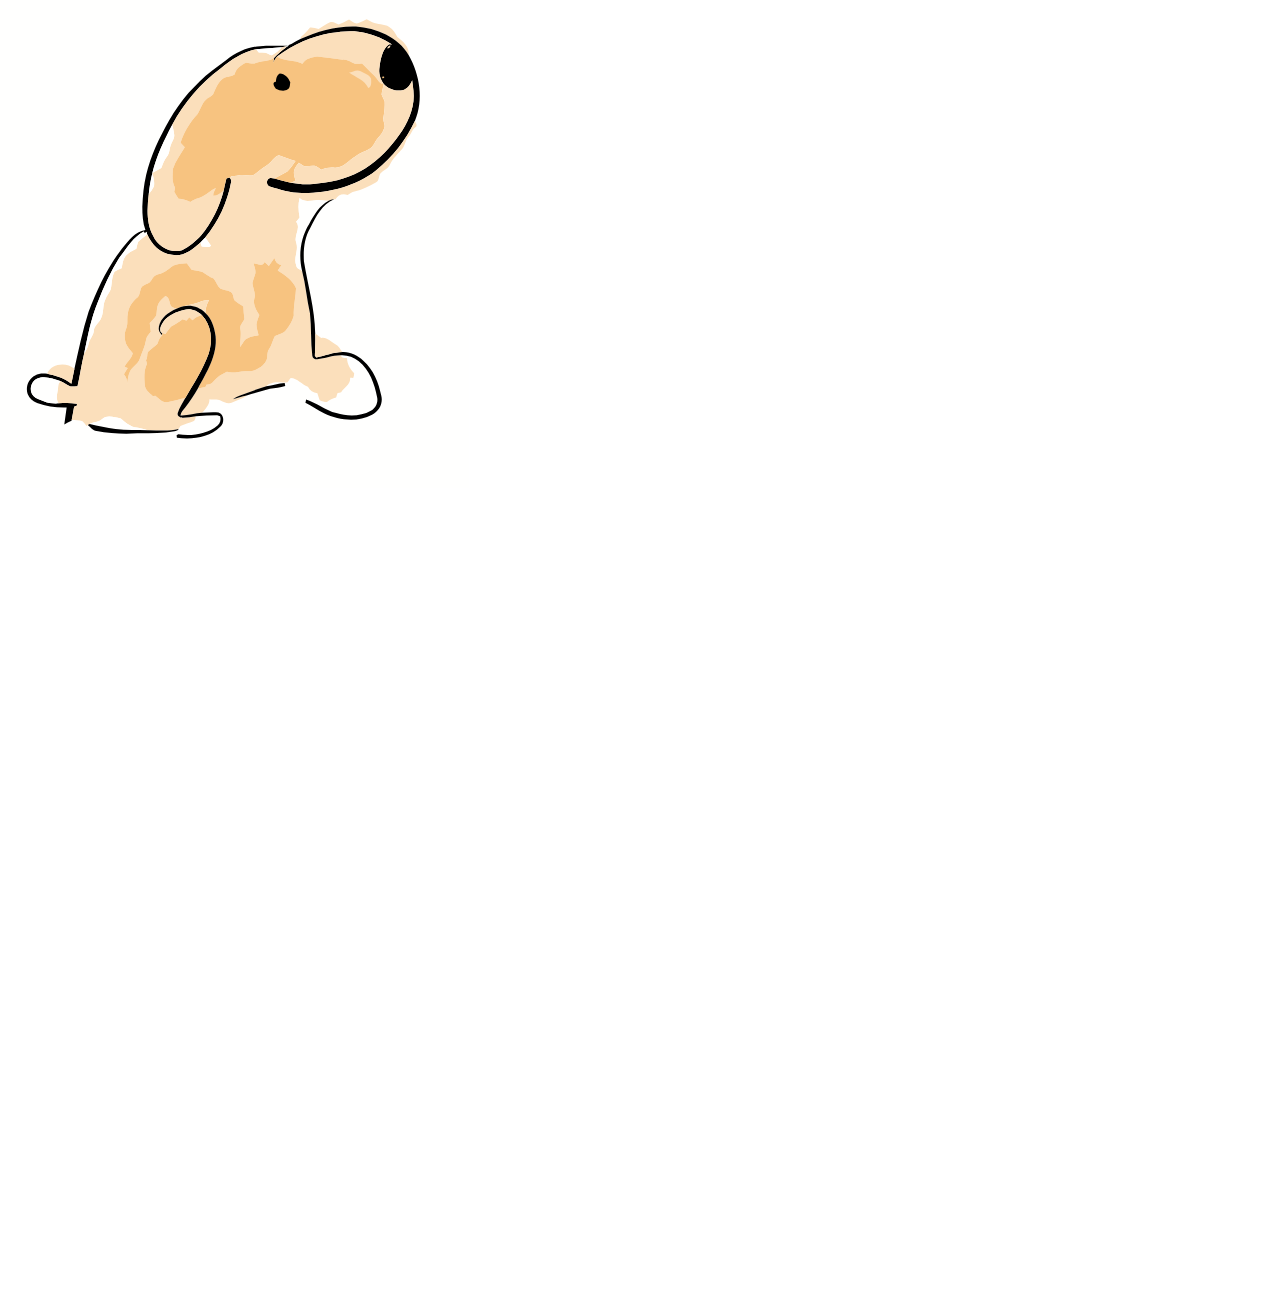
==== cartoonist/index.html @ 2532535d "cleaned up" ====
<!DOCTYPE html>
<html lang="en">
<head>
  <meta charset="UTF-8">
  <title>Cartoonist</title>
  <style> 
    body {
      padding: 0; 
      margin: 0;
      background: #FFF;
    } 
  </style>
  <script language="javascript" type="text/javascript" src="libraries/Snap.svg-0.4.1/dist/snap.svg-min.js"></script>
</head>
<body>
  <?xml version="1.0" encoding="UTF-8" ?>
  <!DOCTYPE svg PUBLIC "-//W3C//DTD SVG 1.1//EN" "http://www.w3.org/Graphics/SVG/1.1/DTD/svg11.dtd">
  <?xml version="1.0" encoding="UTF-8" ?>
  <div class="svg-container">
    <svg id="dog" width="352pt" height="488" viewBox="0 0 352 366" xmlns="http://www.w3.org/2000/svg"><path id="p1" fill="#fffffe" d="M0 0h352v366H0V0z"/><path fill="#fbdfbb" d="M253.97 18.39c2.63-1.23 5.23-2.52 7.8-3.86 2.3 1.05 4.39 4 7.16 2.78 2.12-.77 4.06-1.93 6.06-2.96 1.39.8 2.76 1.66 4.21 2.36 4.04 1.88 8.91.98 12.7 3.52 3.04 1.56 4.61 4.69 6.14 7.58 4.25 3.27 9.21 7.67 8.52 13.61-7.94-13.9-24.32-20.18-39.55-21.51-14.43-.52-28.69 3.41-41.72 9.4.08-1.93 1.88-2.78 3.09-3.96 1.52-1.45 2.75-3.17 4.14-4.75 2.21-.15 4.35.48 6.44 1.15 2.8-1.76 5.48-3.77 8.54-5.05 2.33-.92 4.43.82 6.47 1.69z"/><path id="face" d="M225.29 29.31c13.03-5.99 27.29-9.92 41.72-9.4 15.23 1.33 31.61 7.61 39.55 21.51 8.32 14.76 11.38 33.43 4.61 49.39-6.72 14.3-16.74 27.22-29.19 37-15.16 11.99-34.91 16.71-53.93 16.95-8.87.45-17.41-2.31-25.79-4.82-2.25-.78-2.7-4.16-1.02-5.66 1.11-1.38 3.09-.75 4.56-.48 4.05 1.22 8.12 2.37 12.26 3.25 5.55.97 11.24 1.47 16.87.88 12.03-1.04 24.28-3.33 34.94-9.28 10.81-5.92 19.97-14.56 27.31-24.4 6.41-8.21 11.64-17.78 12.89-28.26.69-5.31-.3-10.6-.96-15.85-1.26 3.35-3.6 6.55-7.23 7.49-5.07 1-10.59-.85-14.08-4.67-2.71-3.67-3.96-8.38-3.13-12.89.88-5.99 2.02-12.92 7.16-16.8l2.26.15c-6.13-3.99-12.87-7.08-20.04-8.63-8.47-2.28-17.35-1.26-25.89.03-14.6 2.48-28.42 8.86-40.28 17.64-1.37 1.31-2.11 3.06-2.92 4.72.18-1.25.35-2.49.52-3.74 2.63-2.75 5.4-5.37 8.55-7.52.9-.7 2.17-1.06 2.63-2.22 3.11-.88 5.61-3.22 8.63-4.39z"/><path id="nose" fill="#fbdfbb" d="M207.88 42.46c11.86-8.78 25.68-15.16 40.28-17.64 8.54-1.29 17.42-2.31 25.89-.03 7.17 1.55 13.91 4.64 20.04 8.63l-2.26-.15c-5.14 3.88-6.28 10.81-7.16 16.8-.83 4.51.42 9.22 3.13 12.89-3.73-.18-4.72-4.31-7.19-6.39-3.21-2.81-5.97-6.07-9.05-9.01-1.76.13-3.53.33-5.29.21-3.11-.92-5.79-3.27-9.19-3.04-6.37-.91-12.77-1.48-19.14-2.32-4.07.68-8.83 1.47-11.1 5.37-5.98-2.91-13.46-1.29-18.96-5.32z"/><path id="earandtail" d="M195.12 34.64c6.9-.62 13.87-.14 20.79-.33l-1.19.32c-1.09.26-2.18.5-3.28.72-6.42.74-12.92.57-19.31 1.65-10.15 1.9-18.82 8.08-26.67 14.46-15.14 11.01-27.41 25.73-36.27 42.16-6.06 11.57-11.78 23.46-14.92 36.19-.02.07-.05.22-.07.29-1.31 5.12-2.06 10.35-2.63 15.6-1.24 10.48-1.91 21.74 3.37 31.31 3.52 7.98 13 13.34 21.56 10.59 5.54-2.38 10.09-6.62 14.24-10.9 7.91-9.89 13.91-21.41 16.98-33.73.73-3.04 1.27-6.12 2.09-9.15.76-.25 1.53-.51 2.29-.78 1.18 1.06 1.57 2.34 1.18 3.85-2.83 15.08-9.54 29.44-19.35 41.24-1.16 1.26-2.37 2.47-3.59 3.67-5.77 5.3-12.96 11.03-21.37 9.27-8.69-.8-15.3-7.77-18.59-15.42-.12-.48-.37-1.44-.49-1.92l-1.31 1.35c-.2-.38-.6-1.12-.8-1.5-8.19 4.38-12.82 12.79-18.41 19.83-6.44 10.44-11.64 21.66-15.97 33.13-5.17 12.32-7.51 25.56-10.28 38.57-2.05 8.09-3.03 16.42-4.99 24.54-1.74.14-3.48.35-5.23.29-2.68-1.18-5.05-2.97-7.74-4.16-5.44-1.59-11.54-4.36-17.12-1.85-4.9 1.96-6.64 9.25-2.94 13.09 1.86 2.14 4.84 2.57 7.28 3.75 3.58 1.74 7.62 1.85 11.52 1.74 4.57-.26 9.15-.41 13.71.23l.2 1.45c-.55.23-1.66.7-2.22.93-.6 3.29-1.13 6.6-1.82 9.87l-.14.63c-1.92.71-3.67 1.76-5.41 2.83.42-4.32 1.34-8.58 1.77-12.91-7.49.21-15.13-.66-22.17-3.31-3.17-1.14-5.86-3.6-7.07-6.76-1.79-5.14.57-11.6 5.6-13.93 2.72-1.54 5.99-1.48 9-1.18 6.4 1.38 12.94 3.35 18.17 7.44.8-3.73 1.52-7.47 2.31-11.2 3.16-14.26 6.11-28.61 10.56-42.54 6.34-16.79 14.07-33.26 25.01-47.57 5.03-5.48 9.67-12.8 17.66-13.92-2-5.62-2.31-11.65-2.32-17.55.39-8.04.99-16.12 2.91-23.96 3.45-14.57 10.01-28.18 17.38-41.14 4.32-7.13 8.89-14.18 14.46-20.41 5.67-5.68 10.92-11.86 17.5-16.53 3.72-2.64 7.31-5.46 11.02-8.11 7.13-5.71 15.91-9.72 25.11-10.23z"/><path id="ear" fill="#fbdfbb" d="M290.48 36.41c.17-1.45.98-2.24 2.43-2.37-.23 1.41-1.03 2.2-2.43 2.37zM211.44 35.35c1.1-.22 2.19-.46 3.28-.72l-.69 1.29c-3.15 2.15-5.92 4.77-8.55 7.52-4.11 2.67-9.14 2.03-13.57 3.75-2.37 1.18-4.85-.22-7.29-.12-4.03 1.57-7.64 4.54-8.7 8.89-2.75 1.92-6.67 1.33-9.31 3.55-3.44 2.92-4.99 7.27-6.78 11.26-1.33 1.74-3.59 2.44-5.22 3.86-3.32 3.03-4.29 7.65-6.7 11.29-5.69 5.98-9.96 13.25-12.49 21.12 1.05 1.16 2.09 2.32 3.15 3.49-3.2 5.24-6.82 10.33-8.93 16.13-.17 4.46-.83 9.25 1.28 13.38.7 1.23-.07 2.58-.27 3.84 1.02 1.77 2.09 3.51 3.21 5.23 3.12.21 6.13 1.08 8.92 2.47 2.62-2.46 6.39-2.63 9.39-4.4 3.51-1.62 6.18-4.56 9.72-6.12-.85 1.85-2.19 3.64-1.96 5.79 3.08-.1 5.48-2.06 7.79-3.88-3.07 12.32-9.07 23.84-16.98 33.73-4.15 4.28-8.7 8.52-14.24 10.9-8.56 2.75-18.04-2.61-21.56-10.59-5.28-9.57-4.61-20.83-3.37-31.31 1.36-1.97 2.96-3.82 3.94-6.02.44-3.25-.26-6.52-1.31-9.58.02-.07.05-.22.07-.29 2.13-1.47 4.55-2.42 6.7-3.83 1.21-2.98 2.13-6.14 4.27-8.63 2.22-2.52 1.69-6.14 3.04-9.06.87-2.42 2.8-4.65 2.34-7.36-.22-2.48-.89-4.89-1.43-7.31 8.86-16.43 21.13-31.15 36.27-42.16 7.85-6.38 16.52-12.56 26.67-14.46l1.96 2.32c1.65.05 3.3.06 4.94.26 1.79.15 3.08 1.95 4.9 1.82 2.85-1.53 5.24-3.77 7.51-6.05z"/><path fill="#fffffe" d="M192.13 37c6.39-1.08 12.89-.91 19.31-1.65-2.27 2.28-4.66 4.52-7.51 6.05-1.82.13-3.11-1.67-4.9-1.82-1.64-.2-3.29-.21-4.94-.26L192.13 37z"/><path id="faceblob" fill="#f7c380" d="M204.96 47.18c.81-1.66 1.55-3.41 2.92-4.72 5.5 4.03 12.98 2.41 18.96 5.32 2.27-3.9 7.03-4.69 11.1-5.37 6.37.84 12.77 1.41 19.14 2.32 3.4-.23 6.08 2.12 9.19 3.04 1.76.12 3.53-.08 5.29-.21 3.08 2.94 5.84 6.2 9.05 9.01 2.47 2.08 3.46 6.21 7.19 6.39-.5 2.62-1.29 5.18-1.6 7.83.6 1.83 1.7 3.45 2.31 5.28.24 4.09-.27 8.19-.99 12.21-.45 2.7 1.84 5.35.6 7.98-.9 2.79-2.58 5.22-4.66 7.25-2.2 2.22-2.81 5.65-5.43 7.5-3.54 2.68-8.2 3.38-11.53 6.42-5.01 2.98-9.04 8.67-15.44 8.34-3.48-.41-6.89.25-10.1 1.62-1.39-.97-2.72-2.05-4.22-2.84-2.83-.55-5.71.33-8.57.16-1.49-.67-2.76-1.71-4.09-2.62-1.35 1.85-2.94 3.64-3.54 5.9-.5 2.66.59 5.25 1.18 7.81-1.22.43-2.44.86-3.66 1.25-4.14-.88-8.21-2.03-12.26-3.25 3.16-1.87 6.6-3.21 9.69-5.19 2.5-2.21 4.16-5.18 6.14-7.82-4.31-1.05-8.33-2.99-12.52-4.36-2.55.76-4.1 3.05-5.86 4.86-2.19 2.55-5.33 3.91-7.87 6.04-1.87 1.44-3.56 3.22-5.8 4.09-3.35.92-6.8-.85-10.15.06-2.43.64-5.1.19-7.33 1.56-.76.27-1.53.53-2.29.78-.82 3.03-1.36 6.11-2.09 9.15-2.31 1.82-4.71 3.78-7.79 3.88-.23-2.15 1.11-3.94 1.96-5.79-3.54 1.56-6.21 4.5-9.72 6.12-3 1.77-6.77 1.94-9.39 4.4-2.79-1.39-5.8-2.26-8.92-2.47-1.12-1.72-2.19-3.46-3.21-5.23.2-1.26.97-2.61.27-3.84-2.11-4.13-1.45-8.92-1.28-13.38 2.11-5.8 5.73-10.89 8.93-16.13-1.06-1.17-2.1-2.33-3.15-3.49 2.53-7.87 6.8-15.14 12.49-21.12 2.41-3.64 3.38-8.26 6.7-11.29 1.63-1.42 3.89-2.12 5.22-3.86 1.79-3.99 3.34-8.34 6.78-11.26 2.64-2.22 6.56-1.63 9.31-3.55 1.06-4.35 4.67-7.32 8.7-8.89 2.44-.1 4.92 1.3 7.29.12 4.43-1.72 9.46-1.08 13.57-3.75-.17 1.25-.34 2.49-.52 3.74zM302.17 45.33c.72.45.72.45 0 0z"/><path fill="#fbdfbb" d="M261.77 54.43c2.86-.54 5.94-2.78 8.76-.93 2.68 1.63 6.4 2.38 7.78 5.48.11 2.39.68 5.9-2.11 7-2.67-5.99-9.54-7.85-14.43-11.55z"/><path fill="#f7c380" d="M286.97 57.33c3.41.11-1.49 2.89 0 0z"/><path id="eye" d="M215.63 61.97c1.08-1.98 2.94-4.21 5.35-4.28 3.32 1.79 4.46 5.91 4.09 9.44-1.11 1.44-1.89 3.78-4.05 3.82-3.33.54-5.86-2.01-7.74-4.37-.5-1.83-.67-5.95 2.35-4.61z"/><path fill="#f7c380" d="M306.21 61.15c.52.69.52.69 0 0z"/><path id="frontface" fill="#fbdfbb" d="M301.88 67.63c3.63-.94 5.97-4.14 7.23-7.49.66 5.25 1.65 10.54.96 15.85-1.25 10.48-6.48 20.05-12.89 28.26-7.34 9.84-16.5 18.48-27.31 24.4-10.66 5.95-22.91 8.24-34.94 9.28-5.63.59-11.32.09-16.87-.88 1.22-.39 2.44-.82 3.66-1.25-.59-2.56-1.68-5.15-1.18-7.81.6-2.26 2.19-4.05 3.54-5.9 1.33.91 2.6 1.95 4.09 2.62 2.86.17 5.74-.71 8.57-.16 1.5.79 2.83 1.87 4.22 2.84 3.21-1.37 6.62-2.03 10.1-1.62 6.4.33 10.43-5.36 15.44-8.34 3.33-3.04 7.99-3.74 11.53-6.42 2.62-1.85 3.23-5.28 5.43-7.5 2.08-2.03 3.76-4.46 4.66-7.25 1.24-2.63-1.05-5.28-.6-7.98.72-4.02 1.23-8.12.99-12.21-.61-1.83-1.71-3.45-2.31-5.28.31-2.65 1.1-5.21 1.6-7.83 3.49 3.82 9.01 5.67 14.08 4.67z"/><path fill="#fbdfbb" d="M281.98 127.81c12.45-9.78 22.47-22.7 29.19-37 .79 1.37 2.19 3.51.31 4.68-2.54 1.73-2.78 5.05-5.03 6.98-2.52 2.56-2.61 6.54-4.87 9.3-3.04 3.7-6.92 6.83-8.92 11.28-1.25 3.49-5.15 4.67-7.56 7.18-1.12 2.14-.65 5.41-3.26 6.59-4.98 2.95-10.31 5.47-15.99 6.72-1.98.35-3.54 1.66-5.15 2.76-3.53-1.54-7.26-.16-9.08 3.19-.26.01-.78.02-1.04.03-1.47-.16-2.79.47-4.06 1.09-3.23.03-6.43-1.14-9.65-.41-4.08.32-8.94 1.68-12.16-1.65-1.31 4.84-.89 9.69 0 14.55-.88 1.06-1.75 2.15-2.61 3.23 3.95 4.95-2.05 10.43.09 15.7 1.95 5.65-2.33 11.43-.01 17.03.31 2.29 2.68 2.9 4.36 3.94 2.72 10.49 3.59 21.35 5.93 31.93 1.17 10.62.48 21.36 1.77 31.98.25 1.62 2.09 2.79 3.69 2.59 5.94-.59 11.56-3.1 17.61-3.01.77 2.19 2.91 2.08 4.8 2.12-.16 4.41 2.51 8.19 5.3 11.35-.1 1.2-.21 2.42-.74 3.52-.79-.04-1.57-.08-2.36-.11.68 4.84-4.37 7.23-6.67 10.75-.89.2-1.78.39-2.68.58-.38 1.13-.74 2.27-1.1 3.42-2.44.83-4.94 1.68-6.91 3.43-1.89-.08-3.67-.71-5.41-1.41-.62-1.72-1.2-3.46-1.72-5.21-3.15-.5-5.73-1.99-7.12-4.94-4.65-1.66-7.67-6.35-12.92-6.55-.78 1.06-1.56 2.11-2.34 3.17-5.37.7-11.63-1.22-15.92 3.08-6.85 2.02-13.47 4.7-20.21 7.06-1.78.55-3.34 1.58-4.79 2.73 3.28-1.37 6.77-2.09 10.22-2.92-2.85 2.74-7.01 3.23-10.41 5.06-3 1.74-6.38.26-9.14-1.2-2.55-1.51-5.59-.43-8.36-1.06.22 4.27-3.03 7.19-5.45 10.25-5.46.34-10.78 2.24-16.26 1.99.33-2.35 2-4.09 3.42-5.85 3.74-4.41 6.72-9.38 9.65-14.35 1.89-.38 3.77-.77 5.66-1.16.22-.58.45-1.15.67-1.72 2.05-.08 4.1-.62 5.33-2.4 2.62-3.37 6.34-5.49 10.11-7.32 4.97 1.65 9.83-.8 14.82-.39 5.76.36 11.92-2.55 14.63-7.76 1.5-2.78.23-6.3 2.24-8.87 1.99-2.93 2.5-6.53 4.23-9.58 2.82-1.54 6.49-1.8 8.48-4.64 2.49-3.27 4.78-6.94 5.78-10.95-.47-6.87 1.48-13.62 1.67-20.44-2.46-6.24-8.38-9.83-13.73-13.32.93-1.29 1.86-2.58 2.79-3.86-2.67-.81-4.8-2.73-5.29-5.58-1.45 2.02-2.86 4.05-4.2 6.14-1.03-1.04-2.06-2.08-3.08-3.13-1.56 3.58-5.6 1.65-8.36 1.02.56 2.85 2.14 5.79 1.05 8.71-.58 2.02-1.48 3.95-1.92 6.01.3 3.97 2.74 7.8 1.43 11.83-1.1 4.48 1.46 8.69 3.77 12.32-.81 2.3-1.85 4.57-2.15 7.01-.01 2.79.99 5.45 1.57 8.14-3.44.79-7.27 1.05-10.08 3.4-1.46 1.69-2.39 3.76-3.82 5.47-.05-4.51 1.05-8.98.31-13.48-.81-3.11 2.23-5.09 2.99-7.79-.34-3.08-.76-6.15-.8-9.25-2.13-1.32-4.37-2.5-6.26-4.16-1.58-1.94-.84-5.33-3.23-6.71-2.31-1.42-5.16-1.33-7.6-2.41-2.5-1.94-3.25-5.23-5.22-7.59-2.98-1.34-5.66-3.17-8.34-5-2.65-.86-5.45-1.11-8.17-1.7-1.17-1.63-2.37-3.24-3.58-4.84-3.38.13-6.84.38-9.99 1.7-3.09 1.78-5.45 4.78-9 5.76-2.08.91-4.87.98-6.12 3.14-.97 1.28-1.71 2.75-2.86 3.88-1.73 1.05-3.71 1.66-5.36 2.84-2.33 2.47-1.22 6.81-4.25 8.84-3.47 2.87-5.95 6.89-6.62 11.38-.99 3.75.27 7.79-1.25 11.42-1.61 3.83-1.54 8.34.21 12.11 1.14 2.45 3.21 4.29 4.7 6.52-.84 3.87-4.37 6.61-6.21 10.09.8.32 1.61.65 2.43.99-.95 1.53-1.9 3.05-2.86 4.58 1.73 2.13 2.67 4.67 2.48 7.44.33-3.19.69-6.45 2.05-9.39 1.71-3.87 6.3-5.67 7.44-9.88 1.53-4.49 3.83-8.73 4.54-13.46.23-2.62 2.13-4.52 3.68-6.48-.32-2.2-.59-4.41-.8-6.62 1.65-1.86 3.57-3.54 4.9-5.65.51-2.91.27-6.02 1.61-8.72 1.22-2.36 3.33-4.05 5.23-5.83 3.3 1.21 2.75 5.04 4.18 7.61 1.12 1.07 2.79 1.23 4.16 1.87-5.88 2.4-11.94 6.76-13.23 13.37-.61 2.57.49 4.83 2.4 6.48l-.04.42c-2.27 1.32-2.47 4.06-3.58 6.18-2.08 2.31-5.02 3.68-7.01 6.1-.91 1.88-.06 4.29-1.45 6.02.26.93.51 1.86.78 2.79-2.53 4.99-2.02 10.72-1.64 16.11.21 3.65 3.53 5.71 5.88 8.04.64-.08 1.29-.15 1.93-.22 2.78 1.88 5.16 5.64 8.98 4.78 4.6-.57 8.98-2.25 13.55-3.05-2.1 3.69-4.47 7.31-5.73 11.4-.42 2.25 1.94 3.31 3.81 3.3 3.31-.19 6.59-.72 9.88-1.15-.5 1.35-.53 3.13-1.96 3.9-3.14 1.36-6.46 2.24-9.67 3.41-.44.75-.89 1.51-1.34 2.26-7.54 2-15.5.91-23.22.97-3.09-1.21-6.35-1.78-9.61-2.28-4.23-.81-7.38-3.95-10.63-6.52-4.54-.72-10.25-3.01-14.08.59-2.53 2.41-6.28 1.88-9.18 3.59-.47.19-.92.42-1.36.69-.26.19-.78.58-1.04.77-.92-1.23-1.79-2.52-2.92-3.57-2.61-1.07-5.46-.39-8.16-.93.69-3.27 1.22-6.58 1.82-9.87.56-.23 1.67-.7 2.22-.93l-.2-1.45c-4.56-.64-9.14-.49-13.71-.23-2.67-4.15-.34-8.68-.25-13.1.03-1.37.92-2.47 1.51-3.63 2.69 1.19 5.06 2.98 7.74 4.16 1.75.06 3.49-.15 5.23-.29 1.96-8.12 2.94-16.45 4.99-24.54 1.35-2.23 2.84-4.44 3.28-7.05.6-3.64 3.7-6.28 4-10 .2-4.21 4.68-6.22 5.68-10.12 1.83-4.13.89-8.85 2.76-12.96.95-2.93 3.07-5.26 4.24-8.07 1.03-4.33.62-9.07 2.8-13.06 1.6-1.18 3.51-1.84 5.3-2.67.72-3.05.82-6.48 2.88-9.01 2.09-2.68 5.33-3.98 8.21-5.59.36-1.73.62-3.49 1.23-5.16 2.15-2.08 4.74-3.67 6.88-5.77 3.29 7.65 9.9 14.62 18.59 15.42 8.41 1.76 15.6-3.97 21.37-9.27.25.78.75 2.33 1.01 3.11 2.34.28 4.91.99 6.93-.68-1.51-1.99-2.97-4.02-4.35-6.1 9.81-11.8 16.52-26.16 19.35-41.24.39-1.51 0-2.79-1.18-3.85 2.23-1.37 4.9-.92 7.33-1.56 3.35-.91 6.8.86 10.15-.06 2.24-.87 3.93-2.65 5.8-4.09 2.54-2.13 5.68-3.49 7.87-6.04 1.76-1.81 3.31-4.1 5.86-4.86 4.19 1.37 8.21 3.31 12.52 4.36-1.98 2.64-3.64 5.61-6.14 7.82-3.09 1.98-6.53 3.32-9.69 5.19-1.47-.27-3.45-.9-4.56.48-1.68 1.5-1.23 4.88 1.02 5.66 8.38 2.51 16.92 5.27 25.79 4.82 19.02-.24 38.77-4.96 53.93-16.95z"/><path fill="#fffffe" d="M114.27 129.81c3.14-12.73 8.86-24.62 14.92-36.19.54 2.42 1.21 4.83 1.43 7.31.46 2.71-1.47 4.94-2.34 7.36-1.35 2.92-.82 6.54-3.04 9.06-2.14 2.49-3.06 5.65-4.27 8.63-2.15 1.41-4.57 2.36-6.7 3.83zM111.57 145.7c.57-5.25 1.32-10.48 2.63-15.6 1.05 3.06 1.75 6.33 1.31 9.58-.98 2.2-2.58 4.05-3.94 6.02z"/><path fill="#fffffe" d="M224.71 148.55c3.22 3.33 8.08 1.97 12.16 1.65 3.22-.73 6.42.44 9.65.41-7 3.58-10.9 10.81-14.64 17.37-6.48 10.27-8.16 23.3-5.34 35.02-1.68-1.04-4.05-1.65-4.36-3.94-2.32-5.6 1.96-11.38.01-17.03-2.14-5.27 3.86-10.75-.09-15.7.86-1.08 1.73-2.17 2.61-3.23-.89-4.86-1.31-9.71 0-14.55z"/><path id="frontleg" d="M246.52 150.61c1.27-.62 2.59-1.25 4.06-1.09-9.14 3.67-13.49 13.08-17.8 21.24-4.56 7.54-5.34 16.66-4.84 25.26 2.97 18.02 8.23 35.74 8.47 54.08.3 5.58-.1 11.16-.25 16.74.24.31.71.93.95 1.24 6.63-1.04 12.9-3.98 19.7-4 5.91-.34 11.4 2.57 15.67 6.44 7.67 6.65 11.53 16.57 13.5 26.3 1.48 5.66-1.74 11.77-6.94 14.23-11.19 6.07-24.92 4.25-36.04-1.04-4.79-2.37-9.18-5.47-13.95-7.89.14-.64.41-1.91.55-2.55 7.88 2.5 14.46 8.22 22.6 10.22 8.41 2.73 18.08 2.77 25.92-1.67 3.66-1.8 5.61-6.28 4.72-10.2-1.84-10.05-5.61-20.4-13.74-27.07-3.89-2.85-8.68-4.71-13.56-4.36-6.05-.09-11.67 2.42-17.61 3.01-1.6.2-3.44-.97-3.69-2.59-1.29-10.62-.6-21.36-1.77-31.98-2.34-10.58-3.21-21.44-5.93-31.93-2.82-11.72-1.14-24.75 5.34-35.02 3.74-6.56 7.64-13.79 14.64-17.37z"/><path fill="#fffffe" d="M107.78 173.58c.2.38.6 1.12.8 1.5l1.31-1.35c.12.48.37 1.44.49 1.92-2.14 2.1-4.73 3.69-6.88 5.77-.61 1.67-.87 3.43-1.23 5.16-2.88 1.61-6.12 2.91-8.21 5.59-2.06 2.53-2.16 5.96-2.88 9.01-1.79.83-3.7 1.49-5.3 2.67-2.18 3.99-1.77 8.73-2.8 13.06-1.17 2.81-3.29 5.14-4.24 8.07-1.87 4.11-.93 8.83-2.76 12.96-1 3.9-5.48 5.91-5.68 10.12-.3 3.72-3.4 6.36-4 10-.44 2.61-1.93 4.82-3.28 7.05 2.77-13.01 5.11-26.25 10.28-38.57 4.33-11.47 9.53-22.69 15.97-33.13 5.59-7.04 10.22-15.45 18.41-19.83zM150.34 181.8c1.22-1.2 2.43-2.41 3.59-3.67 1.38 2.08 2.84 4.11 4.35 6.1-2.02 1.67-4.59.96-6.93.68-.26-.78-.76-2.33-1.01-3.11z"/><path id="stomach" fill="#f7c380" d="M201.61 199.55c1.34-2.09 2.75-4.12 4.2-6.14.49 2.85 2.62 4.77 5.29 5.58-.93 1.28-1.86 2.57-2.79 3.86 5.35 3.49 11.27 7.08 13.73 13.32-.19 6.82-2.14 13.57-1.67 20.44-1 4.01-3.29 7.68-5.78 10.95-1.99 2.84-5.66 3.1-8.48 4.64-1.73 3.05-2.24 6.65-4.23 9.58-2.01 2.57-.74 6.09-2.24 8.87-2.71 5.21-8.87 8.12-14.63 7.76-4.99-.41-9.85 2.04-14.82.39-3.77 1.83-7.49 3.95-10.11 7.32-1.23 1.78-3.28 2.32-5.33 2.4-.22.57-.45 1.14-.67 1.72-1.89.39-3.77.78-5.66 1.16 6.49-12.22 14.79-25.02 13.27-39.49-.94-6.22-2.86-12.77-7.66-17.15.09-3.44 1.03-6.77 2.77-9.74-2.25.16-4.53.39-6.6 1.36-3.97 1.8-8.33 2.25-12.5 3.38-1.8.46-3.56 1.09-5.29 1.78-1.37-.64-3.04-.8-4.16-1.87-1.43-2.57-.88-6.4-4.18-7.61-1.9 1.78-4.01 3.47-5.23 5.83-1.34 2.7-1.1 5.81-1.61 8.72-1.33 2.11-3.25 3.79-4.9 5.65.21 2.21.48 4.42.8 6.62-1.55 1.96-3.45 3.86-3.68 6.48-.71 4.73-3.01 8.97-4.54 13.46-1.14 4.21-5.73 6.01-7.44 9.88-1.36 2.94-1.72 6.2-2.05 9.39.19-2.77-.75-5.31-2.48-7.44.96-1.53 1.91-3.05 2.86-4.58-.82-.34-1.63-.67-2.43-.99 1.84-3.48 5.37-6.22 6.21-10.09-1.49-2.23-3.56-4.07-4.7-6.52-1.75-3.77-1.82-8.28-.21-12.11 1.52-3.63.26-7.67 1.25-11.42.67-4.49 3.15-8.51 6.62-11.38 3.03-2.03 1.92-6.37 4.25-8.84 1.65-1.18 3.63-1.79 5.36-2.84 1.15-1.13 1.89-2.6 2.86-3.88 1.25-2.16 4.04-2.23 6.12-3.14 3.55-.98 5.91-3.98 9-5.76 3.15-1.32 6.61-1.57 9.99-1.7 1.21 1.6 2.41 3.21 3.58 4.84 2.72.59 5.52.84 8.17 1.7 2.68 1.83 5.36 3.66 8.34 5 1.97 2.36 2.72 5.65 5.22 7.59 2.44 1.08 5.29.99 7.6 2.41 2.39 1.38 1.65 4.77 3.23 6.71 1.89 1.66 4.13 2.84 6.26 4.16.04 3.1.46 6.17.8 9.25-.76 2.7-3.8 4.68-2.99 7.79.74 4.5-.36 8.97-.31 13.48 1.43-1.71 2.36-3.78 3.82-5.47 2.81-2.35 6.64-2.61 10.08-3.4-.58-2.69-1.58-5.35-1.57-8.14.3-2.44 1.34-4.71 2.15-7.01-2.31-3.63-4.87-7.84-3.77-12.32 1.31-4.03-1.13-7.86-1.43-11.83.44-2.06 1.34-3.99 1.92-6.01 1.09-2.92-.49-5.86-1.05-8.71 2.76.63 6.8 2.56 8.36-1.02 1.02 1.05 2.05 2.09 3.08 3.13z"/><path fill="#fbdfbb" d="M150.2 226.38c2.07-.97 4.35-1.2 6.6-1.36-1.74 2.97-2.68 6.3-2.77 9.74-4.11-4.31-10.51-6.27-16.33-5 4.17-1.13 8.53-1.58 12.5-3.38z"/><path id="hindleg" d="M132.41 231.54c1.73-.69 3.49-1.32 5.29-1.78 5.82-1.27 12.22.69 16.33 5 4.8 4.38 6.72 10.93 7.66 17.15 1.52 14.47-6.78 27.27-13.27 39.49-2.93 4.97-5.91 9.94-9.65 14.35-1.42 1.76-3.09 3.5-3.42 5.85 5.48.25 10.8-1.65 16.26-1.99 4.07-.41 8.2-.69 12.29-.32 4.48 1.54 4.53 7.99 1.29 10.85-8.28 8.49-21.36 9.46-32.5 8.23-.06-.47-.19-1.42-.25-1.89.32-.18.97-.53 1.29-.71 10.09 1.39 21.38.01 29.46-6.67 2.12-1.67 2.62-4.46 1.92-6.96-.54-.19-1.63-.56-2.17-.74-5.33 0-10.69.16-16 .71-3.29.43-6.57.96-9.88 1.15-1.87.01-4.23-1.05-3.81-3.3 1.26-4.09 3.63-7.71 5.73-11.4 6.23-10.87 13.2-21.48 17.5-33.32 3.31-9.58 2.22-21.62-5.16-29.04-3.51-3.2-8.74-5.32-13.41-3.67-5.81 1.47-11.86 3.88-15.51 8.88-1.5 2.23-3.02 5.15-1.66 7.81l.99.59c-.04.39-.11 1.18-.15 1.58-1.91-1.65-3.01-3.91-2.4-6.48 1.29-6.61 7.35-10.97 13.23-13.37z"/><path fill="#fbdfbb" d="M137.91 232.53c4.67-1.65 9.9.47 13.41 3.67-2.62.77-5.15 1.91-6.96 4.01l-2.32-2.2c-.7.8-1.39 1.61-2.08 2.42-1.02-.36-2.03-.72-3.05-1.08-2.55 2.1-5.45 3.68-8.29 5.34-1.74 1.74-3.03 3.87-4.59 5.77-.77-.21-1.53-.43-2.3-.65l-.99-.59c-1.36-2.66.16-5.58 1.66-7.81 3.65-5 9.7-7.41 15.51-8.88z"/><path fill="#f7c380" d="M144.36 240.21c1.81-2.1 4.34-3.24 6.96-4.01 7.38 7.42 8.47 19.46 5.16 29.04-4.3 11.84-11.27 22.45-17.5 33.32-4.57.8-8.95 2.48-13.55 3.05-3.82.86-6.2-2.9-8.98-4.78-.64.07-1.29.14-1.93.22-2.35-2.33-5.67-4.39-5.88-8.04-.38-5.39-.89-11.12 1.64-16.11-.27-.93-.52-1.86-.78-2.79 1.39-1.73.54-4.14 1.45-6.02 1.99-2.42 4.93-3.79 7.01-6.1 1.11-2.12 1.31-4.86 3.58-6.18l.04-.42c.04-.4.11-1.19.15-1.58.77.22 1.53.44 2.3.65 1.56-1.9 2.85-4.03 4.59-5.77 2.84-1.66 5.74-3.24 8.29-5.34 1.02.36 2.03.72 3.05 1.08.69-.81 1.38-1.62 2.08-2.42l2.32 2.2z"/><path fill="#fbdfbb" d="M236.41 250.1c1.5 1.16 3 2.31 4.53 3.44 4.18-.92 6.86 2.8 10.29 4.38 2.65 1.21 3.97 3.91 5.58 6.16-6.8.02-13.07 2.96-19.7 4-.24-.31-.71-.93-.95-1.24.15-5.58.55-11.16.25-16.74zM35.35 280.36c3.05-7.84 14.5-8.92 20.48-3.76-.79 3.73-1.51 7.47-2.31 11.2-5.23-4.09-11.77-6.06-18.17-7.44z"/><path fill="#fffffe" d="M28.04 283.93c5.58-2.51 11.68.26 17.12 1.85-.59 1.16-1.48 2.26-1.51 3.63-.09 4.42-2.42 8.95.25 13.1-3.9.11-7.94 0-11.52-1.74-2.44-1.18-5.42-1.61-7.28-3.75-3.7-3.84-1.96-11.13 2.94-13.09z"/><path id="bottomline" d="M199.75 289.69c4.62-.67 9.1-2.19 13.78-2.44.1.55.3 1.63.4 2.17-3.7 1.36-7.72 1.18-11.5 2.23-5.82 1.62-11.66 3.21-17.46 4.91-3.45.83-6.94 1.55-10.22 2.92 1.45-1.15 3.01-2.18 4.79-2.73 6.74-2.36 13.36-5.04 20.21-7.06z"/><path fill="#fffffe" d="M76.43 314.44c3.83-3.6 9.54-1.31 14.08-.59 3.25 2.57 6.4 5.71 10.63 6.52 3.26.5 6.52 1.07 9.61 2.28-8.06-.2-16.17.24-24.19-.89-6.52-.74-12.92-2.27-19.31-3.73 2.9-1.71 6.65-1.18 9.18-3.59z"/><path id="butt" d="M65.89 318.72c.44-.27.89-.5 1.36-.69 6.39 1.46 12.79 2.99 19.31 3.73 8.02 1.13 16.13.69 24.19.89 7.72-.06 15.68 1.03 23.22-.97-.31 1.32-2.06 1.31-3.12 1.71-9.21 1.54-18.57 1.62-27.89 1.6-10.19.63-20.46.11-30.5-1.79-2.81-.38-4.54-2.79-6.57-4.48z"/></svg>
  </div>
  <script language="javascript" type="text/javascript" src="libraries/Snap.svg-0.4.1/dist/snap.svg-min.js"></script>
  <script language="javascript" type="text/javascript" src="sketch_svg.js"></script>
</body>
</html>
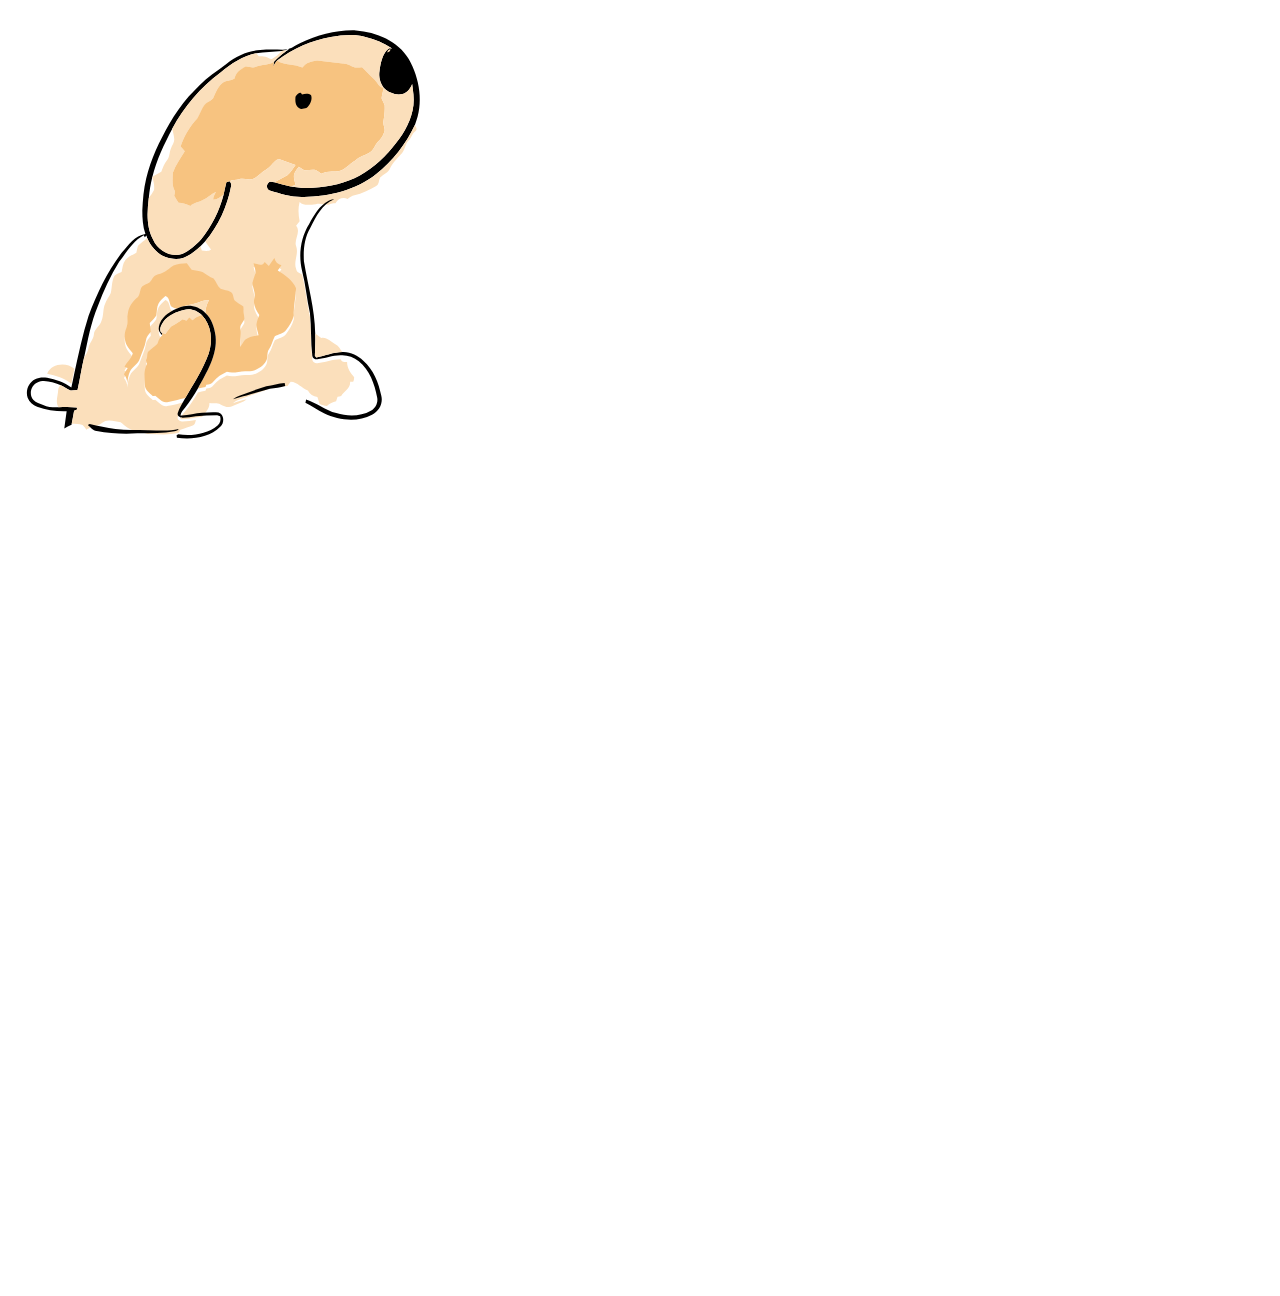
==== commit a89a5211: "more animations" ====
--- a/cartoonist/index.html
+++ b/cartoonist/index.html
@@ -17,7 +17,7 @@
   <!DOCTYPE svg PUBLIC "-//W3C//DTD SVG 1.1//EN" "http://www.w3.org/Graphics/SVG/1.1/DTD/svg11.dtd">
   <?xml version="1.0" encoding="UTF-8" ?>
   <div class="svg-container">
-    <svg id="dog" width="352pt" height="488" viewBox="0 0 352 366" xmlns="http://www.w3.org/2000/svg"><path id="p1" fill="#fffffe" d="M0 0h352v366H0V0z"/><path fill="#fbdfbb" d="M253.97 18.39c2.63-1.23 5.23-2.52 7.8-3.86 2.3 1.05 4.39 4 7.16 2.78 2.12-.77 4.06-1.93 6.06-2.96 1.39.8 2.76 1.66 4.21 2.36 4.04 1.88 8.91.98 12.7 3.52 3.04 1.56 4.61 4.69 6.14 7.58 4.25 3.27 9.21 7.67 8.52 13.61-7.94-13.9-24.32-20.18-39.55-21.51-14.43-.52-28.69 3.41-41.72 9.4.08-1.93 1.88-2.78 3.09-3.96 1.52-1.45 2.75-3.17 4.14-4.75 2.21-.15 4.35.48 6.44 1.15 2.8-1.76 5.48-3.77 8.54-5.05 2.33-.92 4.43.82 6.47 1.69z"/><path id="face" d="M225.29 29.31c13.03-5.99 27.29-9.92 41.72-9.4 15.23 1.33 31.61 7.61 39.55 21.51 8.32 14.76 11.38 33.43 4.61 49.39-6.72 14.3-16.74 27.22-29.19 37-15.16 11.99-34.91 16.71-53.93 16.95-8.87.45-17.41-2.31-25.79-4.82-2.25-.78-2.7-4.16-1.02-5.66 1.11-1.38 3.09-.75 4.56-.48 4.05 1.22 8.12 2.37 12.26 3.25 5.55.97 11.24 1.47 16.87.88 12.03-1.04 24.28-3.33 34.94-9.28 10.81-5.92 19.97-14.56 27.31-24.4 6.41-8.21 11.64-17.78 12.89-28.26.69-5.31-.3-10.6-.96-15.85-1.26 3.35-3.6 6.55-7.23 7.49-5.07 1-10.59-.85-14.08-4.67-2.71-3.67-3.96-8.38-3.13-12.89.88-5.99 2.02-12.92 7.16-16.8l2.26.15c-6.13-3.99-12.87-7.08-20.04-8.63-8.47-2.28-17.35-1.26-25.89.03-14.6 2.48-28.42 8.86-40.28 17.64-1.37 1.31-2.11 3.06-2.92 4.72.18-1.25.35-2.49.52-3.74 2.63-2.75 5.4-5.37 8.55-7.52.9-.7 2.17-1.06 2.63-2.22 3.11-.88 5.61-3.22 8.63-4.39z"/><path id="nose" fill="#fbdfbb" d="M207.88 42.46c11.86-8.78 25.68-15.16 40.28-17.64 8.54-1.29 17.42-2.31 25.89-.03 7.17 1.55 13.91 4.64 20.04 8.63l-2.26-.15c-5.14 3.88-6.28 10.81-7.16 16.8-.83 4.51.42 9.22 3.13 12.89-3.73-.18-4.72-4.31-7.19-6.39-3.21-2.81-5.97-6.07-9.05-9.01-1.76.13-3.53.33-5.29.21-3.11-.92-5.79-3.27-9.19-3.04-6.37-.91-12.77-1.48-19.14-2.32-4.07.68-8.83 1.47-11.1 5.37-5.98-2.91-13.46-1.29-18.96-5.32z"/><path id="earandtail" d="M195.12 34.64c6.9-.62 13.87-.14 20.79-.33l-1.19.32c-1.09.26-2.18.5-3.28.72-6.42.74-12.92.57-19.31 1.65-10.15 1.9-18.82 8.08-26.67 14.46-15.14 11.01-27.41 25.73-36.27 42.16-6.06 11.57-11.78 23.46-14.92 36.19-.02.07-.05.22-.07.29-1.31 5.12-2.06 10.35-2.63 15.6-1.24 10.48-1.91 21.74 3.37 31.31 3.52 7.98 13 13.34 21.56 10.59 5.54-2.38 10.09-6.62 14.24-10.9 7.91-9.89 13.91-21.41 16.98-33.73.73-3.04 1.27-6.12 2.09-9.15.76-.25 1.53-.51 2.29-.78 1.18 1.06 1.57 2.34 1.18 3.85-2.83 15.08-9.54 29.44-19.35 41.24-1.16 1.26-2.37 2.47-3.59 3.67-5.77 5.3-12.96 11.03-21.37 9.27-8.69-.8-15.3-7.77-18.59-15.42-.12-.48-.37-1.44-.49-1.92l-1.31 1.35c-.2-.38-.6-1.12-.8-1.5-8.19 4.38-12.82 12.79-18.41 19.83-6.44 10.44-11.64 21.66-15.97 33.13-5.17 12.32-7.51 25.56-10.28 38.57-2.05 8.09-3.03 16.42-4.99 24.54-1.74.14-3.48.35-5.23.29-2.68-1.18-5.05-2.97-7.74-4.16-5.44-1.59-11.54-4.36-17.12-1.85-4.9 1.96-6.64 9.25-2.94 13.09 1.86 2.14 4.84 2.57 7.28 3.75 3.58 1.74 7.62 1.85 11.52 1.74 4.57-.26 9.15-.41 13.71.23l.2 1.45c-.55.23-1.66.7-2.22.93-.6 3.29-1.13 6.6-1.82 9.87l-.14.63c-1.92.71-3.67 1.76-5.41 2.83.42-4.32 1.34-8.58 1.77-12.91-7.49.21-15.13-.66-22.17-3.31-3.17-1.14-5.86-3.6-7.07-6.76-1.79-5.14.57-11.6 5.6-13.93 2.72-1.54 5.99-1.48 9-1.18 6.4 1.38 12.94 3.35 18.17 7.44.8-3.73 1.52-7.47 2.31-11.2 3.16-14.26 6.11-28.61 10.56-42.54 6.34-16.79 14.07-33.26 25.01-47.57 5.03-5.48 9.67-12.8 17.66-13.92-2-5.62-2.31-11.65-2.32-17.55.39-8.04.99-16.12 2.91-23.96 3.45-14.57 10.01-28.18 17.38-41.14 4.32-7.13 8.89-14.18 14.46-20.41 5.67-5.68 10.92-11.86 17.5-16.53 3.72-2.64 7.31-5.46 11.02-8.11 7.13-5.71 15.91-9.72 25.11-10.23z"/><path id="ear" fill="#fbdfbb" d="M290.48 36.41c.17-1.45.98-2.24 2.43-2.37-.23 1.41-1.03 2.2-2.43 2.37zM211.44 35.35c1.1-.22 2.19-.46 3.28-.72l-.69 1.29c-3.15 2.15-5.92 4.77-8.55 7.52-4.11 2.67-9.14 2.03-13.57 3.75-2.37 1.18-4.85-.22-7.29-.12-4.03 1.57-7.64 4.54-8.7 8.89-2.75 1.92-6.67 1.33-9.31 3.55-3.44 2.92-4.99 7.27-6.78 11.26-1.33 1.74-3.59 2.44-5.22 3.86-3.32 3.03-4.29 7.65-6.7 11.29-5.69 5.98-9.96 13.25-12.49 21.12 1.05 1.16 2.09 2.32 3.15 3.49-3.2 5.24-6.82 10.33-8.93 16.13-.17 4.46-.83 9.25 1.28 13.38.7 1.23-.07 2.58-.27 3.84 1.02 1.77 2.09 3.51 3.21 5.23 3.12.21 6.13 1.08 8.92 2.47 2.62-2.46 6.39-2.63 9.39-4.4 3.51-1.62 6.18-4.56 9.72-6.12-.85 1.85-2.19 3.64-1.96 5.79 3.08-.1 5.48-2.06 7.79-3.88-3.07 12.32-9.07 23.84-16.98 33.73-4.15 4.28-8.7 8.52-14.24 10.9-8.56 2.75-18.04-2.61-21.56-10.59-5.28-9.57-4.61-20.83-3.37-31.31 1.36-1.97 2.96-3.82 3.94-6.02.44-3.25-.26-6.52-1.31-9.58.02-.07.05-.22.07-.29 2.13-1.47 4.55-2.42 6.7-3.83 1.21-2.98 2.13-6.14 4.27-8.63 2.22-2.52 1.69-6.14 3.04-9.06.87-2.42 2.8-4.65 2.34-7.36-.22-2.48-.89-4.89-1.43-7.31 8.86-16.43 21.13-31.15 36.27-42.16 7.85-6.38 16.52-12.56 26.67-14.46l1.96 2.32c1.65.05 3.3.06 4.94.26 1.79.15 3.08 1.95 4.9 1.82 2.85-1.53 5.24-3.77 7.51-6.05z"/><path fill="#fffffe" d="M192.13 37c6.39-1.08 12.89-.91 19.31-1.65-2.27 2.28-4.66 4.52-7.51 6.05-1.82.13-3.11-1.67-4.9-1.82-1.64-.2-3.29-.21-4.94-.26L192.13 37z"/><path id="faceblob" fill="#f7c380" d="M204.96 47.18c.81-1.66 1.55-3.41 2.92-4.72 5.5 4.03 12.98 2.41 18.96 5.32 2.27-3.9 7.03-4.69 11.1-5.37 6.37.84 12.77 1.41 19.14 2.32 3.4-.23 6.08 2.12 9.19 3.04 1.76.12 3.53-.08 5.29-.21 3.08 2.94 5.84 6.2 9.05 9.01 2.47 2.08 3.46 6.21 7.19 6.39-.5 2.62-1.29 5.18-1.6 7.83.6 1.83 1.7 3.45 2.31 5.28.24 4.09-.27 8.19-.99 12.21-.45 2.7 1.84 5.35.6 7.98-.9 2.79-2.58 5.22-4.66 7.25-2.2 2.22-2.81 5.65-5.43 7.5-3.54 2.68-8.2 3.38-11.53 6.42-5.01 2.98-9.04 8.67-15.44 8.34-3.48-.41-6.89.25-10.1 1.62-1.39-.97-2.72-2.05-4.22-2.84-2.83-.55-5.71.33-8.57.16-1.49-.67-2.76-1.71-4.09-2.62-1.35 1.85-2.94 3.64-3.54 5.9-.5 2.66.59 5.25 1.18 7.81-1.22.43-2.44.86-3.66 1.25-4.14-.88-8.21-2.03-12.26-3.25 3.16-1.87 6.6-3.21 9.69-5.19 2.5-2.21 4.16-5.18 6.14-7.82-4.31-1.05-8.33-2.99-12.52-4.36-2.55.76-4.1 3.05-5.86 4.86-2.19 2.55-5.33 3.91-7.87 6.04-1.87 1.44-3.56 3.22-5.8 4.09-3.35.92-6.8-.85-10.15.06-2.43.64-5.1.19-7.33 1.56-.76.27-1.53.53-2.29.78-.82 3.03-1.36 6.11-2.09 9.15-2.31 1.82-4.71 3.78-7.79 3.88-.23-2.15 1.11-3.94 1.96-5.79-3.54 1.56-6.21 4.5-9.72 6.12-3 1.77-6.77 1.94-9.39 4.4-2.79-1.39-5.8-2.26-8.92-2.47-1.12-1.72-2.19-3.46-3.21-5.23.2-1.26.97-2.61.27-3.84-2.11-4.13-1.45-8.92-1.28-13.38 2.11-5.8 5.73-10.89 8.93-16.13-1.06-1.17-2.1-2.33-3.15-3.49 2.53-7.87 6.8-15.14 12.49-21.12 2.41-3.64 3.38-8.26 6.7-11.29 1.63-1.42 3.89-2.12 5.22-3.86 1.79-3.99 3.34-8.34 6.78-11.26 2.64-2.22 6.56-1.63 9.31-3.55 1.06-4.35 4.67-7.32 8.7-8.89 2.44-.1 4.92 1.3 7.29.12 4.43-1.72 9.46-1.08 13.57-3.75-.17 1.25-.34 2.49-.52 3.74zM302.17 45.33c.72.45.72.45 0 0z"/><path fill="#fbdfbb" d="M261.77 54.43c2.86-.54 5.94-2.78 8.76-.93 2.68 1.63 6.4 2.38 7.78 5.48.11 2.39.68 5.9-2.11 7-2.67-5.99-9.54-7.85-14.43-11.55z"/><path fill="#f7c380" d="M286.97 57.33c3.41.11-1.49 2.89 0 0z"/><path id="eye" d="M215.63 61.97c1.08-1.98 2.94-4.21 5.35-4.28 3.32 1.79 4.46 5.91 4.09 9.44-1.11 1.44-1.89 3.78-4.05 3.82-3.33.54-5.86-2.01-7.74-4.37-.5-1.83-.67-5.95 2.35-4.61z"/><path fill="#f7c380" d="M306.21 61.15c.52.69.52.69 0 0z"/><path id="frontface" fill="#fbdfbb" d="M301.88 67.63c3.63-.94 5.97-4.14 7.23-7.49.66 5.25 1.65 10.54.96 15.85-1.25 10.48-6.48 20.05-12.89 28.26-7.34 9.84-16.5 18.48-27.31 24.4-10.66 5.95-22.91 8.24-34.94 9.28-5.63.59-11.32.09-16.87-.88 1.22-.39 2.44-.82 3.66-1.25-.59-2.56-1.68-5.15-1.18-7.81.6-2.26 2.19-4.05 3.54-5.9 1.33.91 2.6 1.95 4.09 2.62 2.86.17 5.74-.71 8.57-.16 1.5.79 2.83 1.87 4.22 2.84 3.21-1.37 6.62-2.03 10.1-1.62 6.4.33 10.43-5.36 15.44-8.34 3.33-3.04 7.99-3.74 11.53-6.42 2.62-1.85 3.23-5.28 5.43-7.5 2.08-2.03 3.76-4.46 4.66-7.25 1.24-2.63-1.05-5.28-.6-7.98.72-4.02 1.23-8.12.99-12.21-.61-1.83-1.71-3.45-2.31-5.28.31-2.65 1.1-5.21 1.6-7.83 3.49 3.82 9.01 5.67 14.08 4.67z"/><path fill="#fbdfbb" d="M281.98 127.81c12.45-9.78 22.47-22.7 29.19-37 .79 1.37 2.19 3.51.31 4.68-2.54 1.73-2.78 5.05-5.03 6.98-2.52 2.56-2.61 6.54-4.87 9.3-3.04 3.7-6.92 6.83-8.92 11.28-1.25 3.49-5.15 4.67-7.56 7.18-1.12 2.14-.65 5.41-3.26 6.59-4.98 2.95-10.31 5.47-15.99 6.72-1.98.35-3.54 1.66-5.15 2.76-3.53-1.54-7.26-.16-9.08 3.19-.26.01-.78.02-1.04.03-1.47-.16-2.79.47-4.06 1.09-3.23.03-6.43-1.14-9.65-.41-4.08.32-8.94 1.68-12.16-1.65-1.31 4.84-.89 9.69 0 14.55-.88 1.06-1.75 2.15-2.61 3.23 3.95 4.95-2.05 10.43.09 15.7 1.95 5.65-2.33 11.43-.01 17.03.31 2.29 2.68 2.9 4.36 3.94 2.72 10.49 3.59 21.35 5.93 31.93 1.17 10.62.48 21.36 1.77 31.98.25 1.62 2.09 2.79 3.69 2.59 5.94-.59 11.56-3.1 17.61-3.01.77 2.19 2.91 2.08 4.8 2.12-.16 4.41 2.51 8.19 5.3 11.35-.1 1.2-.21 2.42-.74 3.52-.79-.04-1.57-.08-2.36-.11.68 4.84-4.37 7.23-6.67 10.75-.89.2-1.78.39-2.68.58-.38 1.13-.74 2.27-1.1 3.42-2.44.83-4.94 1.68-6.91 3.43-1.89-.08-3.67-.71-5.41-1.41-.62-1.72-1.2-3.46-1.72-5.21-3.15-.5-5.73-1.99-7.12-4.94-4.65-1.66-7.67-6.35-12.92-6.55-.78 1.06-1.56 2.11-2.34 3.17-5.37.7-11.63-1.22-15.92 3.08-6.85 2.02-13.47 4.7-20.21 7.06-1.78.55-3.34 1.58-4.79 2.73 3.28-1.37 6.77-2.09 10.22-2.92-2.85 2.74-7.01 3.23-10.41 5.06-3 1.74-6.38.26-9.14-1.2-2.55-1.51-5.59-.43-8.36-1.06.22 4.27-3.03 7.19-5.45 10.25-5.46.34-10.78 2.24-16.26 1.99.33-2.35 2-4.09 3.42-5.85 3.74-4.41 6.72-9.38 9.65-14.35 1.89-.38 3.77-.77 5.66-1.16.22-.58.45-1.15.67-1.72 2.05-.08 4.1-.62 5.33-2.4 2.62-3.37 6.34-5.49 10.11-7.32 4.97 1.65 9.83-.8 14.82-.39 5.76.36 11.92-2.55 14.63-7.76 1.5-2.78.23-6.3 2.24-8.87 1.99-2.93 2.5-6.53 4.23-9.58 2.82-1.54 6.49-1.8 8.48-4.64 2.49-3.27 4.78-6.94 5.78-10.95-.47-6.87 1.48-13.62 1.67-20.44-2.46-6.24-8.38-9.83-13.73-13.32.93-1.29 1.86-2.58 2.79-3.86-2.67-.81-4.8-2.73-5.29-5.58-1.45 2.02-2.86 4.05-4.2 6.14-1.03-1.04-2.06-2.08-3.08-3.13-1.56 3.58-5.6 1.65-8.36 1.02.56 2.85 2.14 5.79 1.05 8.71-.58 2.02-1.48 3.95-1.92 6.01.3 3.97 2.74 7.8 1.43 11.83-1.1 4.48 1.46 8.69 3.77 12.32-.81 2.3-1.85 4.57-2.15 7.01-.01 2.79.99 5.45 1.57 8.14-3.44.79-7.27 1.05-10.08 3.4-1.46 1.69-2.39 3.76-3.82 5.47-.05-4.51 1.05-8.98.31-13.48-.81-3.11 2.23-5.09 2.99-7.79-.34-3.08-.76-6.15-.8-9.25-2.13-1.32-4.37-2.5-6.26-4.16-1.58-1.94-.84-5.33-3.23-6.71-2.31-1.42-5.16-1.33-7.6-2.41-2.5-1.94-3.25-5.23-5.22-7.59-2.98-1.34-5.66-3.17-8.34-5-2.65-.86-5.45-1.11-8.17-1.7-1.17-1.63-2.37-3.24-3.58-4.84-3.38.13-6.84.38-9.99 1.7-3.09 1.78-5.45 4.78-9 5.76-2.08.91-4.87.98-6.12 3.14-.97 1.28-1.71 2.75-2.86 3.88-1.73 1.05-3.71 1.66-5.36 2.84-2.33 2.47-1.22 6.81-4.25 8.84-3.47 2.87-5.95 6.89-6.62 11.38-.99 3.75.27 7.79-1.25 11.42-1.61 3.83-1.54 8.34.21 12.11 1.14 2.45 3.21 4.29 4.7 6.52-.84 3.87-4.37 6.61-6.21 10.09.8.32 1.61.65 2.43.99-.95 1.53-1.9 3.05-2.86 4.58 1.73 2.13 2.67 4.67 2.48 7.44.33-3.19.69-6.45 2.05-9.39 1.71-3.87 6.3-5.67 7.44-9.88 1.53-4.49 3.83-8.73 4.54-13.46.23-2.62 2.13-4.52 3.68-6.48-.32-2.2-.59-4.41-.8-6.62 1.65-1.86 3.57-3.54 4.9-5.65.51-2.91.27-6.02 1.61-8.72 1.22-2.36 3.33-4.05 5.23-5.83 3.3 1.21 2.75 5.04 4.18 7.61 1.12 1.07 2.79 1.23 4.16 1.87-5.88 2.4-11.94 6.76-13.23 13.37-.61 2.57.49 4.83 2.4 6.48l-.04.42c-2.27 1.32-2.47 4.06-3.58 6.18-2.08 2.31-5.02 3.68-7.01 6.1-.91 1.88-.06 4.29-1.45 6.02.26.93.51 1.86.78 2.79-2.53 4.99-2.02 10.72-1.64 16.11.21 3.65 3.53 5.71 5.88 8.04.64-.08 1.29-.15 1.93-.22 2.78 1.88 5.16 5.64 8.98 4.78 4.6-.57 8.98-2.25 13.55-3.05-2.1 3.69-4.47 7.31-5.73 11.4-.42 2.25 1.94 3.31 3.81 3.3 3.31-.19 6.59-.72 9.88-1.15-.5 1.35-.53 3.13-1.96 3.9-3.14 1.36-6.46 2.24-9.67 3.41-.44.75-.89 1.51-1.34 2.26-7.54 2-15.5.91-23.22.97-3.09-1.21-6.35-1.78-9.61-2.28-4.23-.81-7.38-3.95-10.63-6.52-4.54-.72-10.25-3.01-14.08.59-2.53 2.41-6.28 1.88-9.18 3.59-.47.19-.92.42-1.36.69-.26.19-.78.58-1.04.77-.92-1.23-1.79-2.52-2.92-3.57-2.61-1.07-5.46-.39-8.16-.93.69-3.27 1.22-6.58 1.82-9.87.56-.23 1.67-.7 2.22-.93l-.2-1.45c-4.56-.64-9.14-.49-13.71-.23-2.67-4.15-.34-8.68-.25-13.1.03-1.37.92-2.47 1.51-3.63 2.69 1.19 5.06 2.98 7.74 4.16 1.75.06 3.49-.15 5.23-.29 1.96-8.12 2.94-16.45 4.99-24.54 1.35-2.23 2.84-4.44 3.28-7.05.6-3.64 3.7-6.28 4-10 .2-4.21 4.68-6.22 5.68-10.12 1.83-4.13.89-8.85 2.76-12.96.95-2.93 3.07-5.26 4.24-8.07 1.03-4.33.62-9.07 2.8-13.06 1.6-1.18 3.51-1.84 5.3-2.67.72-3.05.82-6.48 2.88-9.01 2.09-2.68 5.33-3.98 8.21-5.59.36-1.73.62-3.49 1.23-5.16 2.15-2.08 4.74-3.67 6.88-5.77 3.29 7.65 9.9 14.62 18.59 15.42 8.41 1.76 15.6-3.97 21.37-9.27.25.78.75 2.33 1.01 3.11 2.34.28 4.91.99 6.93-.68-1.51-1.99-2.97-4.02-4.35-6.1 9.81-11.8 16.52-26.16 19.35-41.24.39-1.51 0-2.79-1.18-3.85 2.23-1.37 4.9-.92 7.33-1.56 3.35-.91 6.8.86 10.15-.06 2.24-.87 3.93-2.65 5.8-4.09 2.54-2.13 5.68-3.49 7.87-6.04 1.76-1.81 3.31-4.1 5.86-4.86 4.19 1.37 8.21 3.31 12.52 4.36-1.98 2.64-3.64 5.61-6.14 7.82-3.09 1.98-6.53 3.32-9.69 5.19-1.47-.27-3.45-.9-4.56.48-1.68 1.5-1.23 4.88 1.02 5.66 8.38 2.51 16.92 5.27 25.79 4.82 19.02-.24 38.77-4.96 53.93-16.95z"/><path fill="#fffffe" d="M114.27 129.81c3.14-12.73 8.86-24.62 14.92-36.19.54 2.42 1.21 4.83 1.43 7.31.46 2.71-1.47 4.94-2.34 7.36-1.35 2.92-.82 6.54-3.04 9.06-2.14 2.49-3.06 5.65-4.27 8.63-2.15 1.41-4.57 2.36-6.7 3.83zM111.57 145.7c.57-5.25 1.32-10.48 2.63-15.6 1.05 3.06 1.75 6.33 1.31 9.58-.98 2.2-2.58 4.05-3.94 6.02z"/><path fill="#fffffe" d="M224.71 148.55c3.22 3.33 8.08 1.97 12.16 1.65 3.22-.73 6.42.44 9.65.41-7 3.58-10.9 10.81-14.64 17.37-6.48 10.27-8.16 23.3-5.34 35.02-1.68-1.04-4.05-1.65-4.36-3.94-2.32-5.6 1.96-11.38.01-17.03-2.14-5.27 3.86-10.75-.09-15.7.86-1.08 1.73-2.17 2.61-3.23-.89-4.86-1.31-9.71 0-14.55z"/><path id="frontleg" d="M246.52 150.61c1.27-.62 2.59-1.25 4.06-1.09-9.14 3.67-13.49 13.08-17.8 21.24-4.56 7.54-5.34 16.66-4.84 25.26 2.97 18.02 8.23 35.74 8.47 54.08.3 5.58-.1 11.16-.25 16.74.24.31.71.93.95 1.24 6.63-1.04 12.9-3.98 19.7-4 5.91-.34 11.4 2.57 15.67 6.44 7.67 6.65 11.53 16.57 13.5 26.3 1.48 5.66-1.74 11.77-6.94 14.23-11.19 6.07-24.92 4.25-36.04-1.04-4.79-2.37-9.18-5.47-13.95-7.89.14-.64.41-1.91.55-2.55 7.88 2.5 14.46 8.22 22.6 10.22 8.41 2.73 18.08 2.77 25.92-1.67 3.66-1.8 5.61-6.28 4.72-10.2-1.84-10.05-5.61-20.4-13.74-27.07-3.89-2.85-8.68-4.71-13.56-4.36-6.05-.09-11.67 2.42-17.61 3.01-1.6.2-3.44-.97-3.69-2.59-1.29-10.62-.6-21.36-1.77-31.98-2.34-10.58-3.21-21.44-5.93-31.93-2.82-11.72-1.14-24.75 5.34-35.02 3.74-6.56 7.64-13.79 14.64-17.37z"/><path fill="#fffffe" d="M107.78 173.58c.2.38.6 1.12.8 1.5l1.31-1.35c.12.48.37 1.44.49 1.92-2.14 2.1-4.73 3.69-6.88 5.77-.61 1.67-.87 3.43-1.23 5.16-2.88 1.61-6.12 2.91-8.21 5.59-2.06 2.53-2.16 5.96-2.88 9.01-1.79.83-3.7 1.49-5.3 2.67-2.18 3.99-1.77 8.73-2.8 13.06-1.17 2.81-3.29 5.14-4.24 8.07-1.87 4.11-.93 8.83-2.76 12.96-1 3.9-5.48 5.91-5.68 10.12-.3 3.72-3.4 6.36-4 10-.44 2.61-1.93 4.82-3.28 7.05 2.77-13.01 5.11-26.25 10.28-38.57 4.33-11.47 9.53-22.69 15.97-33.13 5.59-7.04 10.22-15.45 18.41-19.83zM150.34 181.8c1.22-1.2 2.43-2.41 3.59-3.67 1.38 2.08 2.84 4.11 4.35 6.1-2.02 1.67-4.59.96-6.93.68-.26-.78-.76-2.33-1.01-3.11z"/><path id="stomach" fill="#f7c380" d="M201.61 199.55c1.34-2.09 2.75-4.12 4.2-6.14.49 2.85 2.62 4.77 5.29 5.58-.93 1.28-1.86 2.57-2.79 3.86 5.35 3.49 11.27 7.08 13.73 13.32-.19 6.82-2.14 13.57-1.67 20.44-1 4.01-3.29 7.68-5.78 10.95-1.99 2.84-5.66 3.1-8.48 4.64-1.73 3.05-2.24 6.65-4.23 9.58-2.01 2.57-.74 6.09-2.24 8.87-2.71 5.21-8.87 8.12-14.63 7.76-4.99-.41-9.85 2.04-14.82.39-3.77 1.83-7.49 3.95-10.11 7.32-1.23 1.78-3.28 2.32-5.33 2.4-.22.57-.45 1.14-.67 1.72-1.89.39-3.77.78-5.66 1.16 6.49-12.22 14.79-25.02 13.27-39.49-.94-6.22-2.86-12.77-7.66-17.15.09-3.44 1.03-6.77 2.77-9.74-2.25.16-4.53.39-6.6 1.36-3.97 1.8-8.33 2.25-12.5 3.38-1.8.46-3.56 1.09-5.29 1.78-1.37-.64-3.04-.8-4.16-1.87-1.43-2.57-.88-6.4-4.18-7.61-1.9 1.78-4.01 3.47-5.23 5.83-1.34 2.7-1.1 5.81-1.61 8.72-1.33 2.11-3.25 3.79-4.9 5.65.21 2.21.48 4.42.8 6.62-1.55 1.96-3.45 3.86-3.68 6.48-.71 4.73-3.01 8.97-4.54 13.46-1.14 4.21-5.73 6.01-7.44 9.88-1.36 2.94-1.72 6.2-2.05 9.39.19-2.77-.75-5.31-2.48-7.44.96-1.53 1.91-3.05 2.86-4.58-.82-.34-1.63-.67-2.43-.99 1.84-3.48 5.37-6.22 6.21-10.09-1.49-2.23-3.56-4.07-4.7-6.52-1.75-3.77-1.82-8.28-.21-12.11 1.52-3.63.26-7.67 1.25-11.42.67-4.49 3.15-8.51 6.62-11.38 3.03-2.03 1.92-6.37 4.25-8.84 1.65-1.18 3.63-1.79 5.36-2.84 1.15-1.13 1.89-2.6 2.86-3.88 1.25-2.16 4.04-2.23 6.12-3.14 3.55-.98 5.91-3.98 9-5.76 3.15-1.32 6.61-1.57 9.99-1.7 1.21 1.6 2.41 3.21 3.58 4.84 2.72.59 5.52.84 8.17 1.7 2.68 1.83 5.36 3.66 8.34 5 1.97 2.36 2.72 5.65 5.22 7.59 2.44 1.08 5.29.99 7.6 2.41 2.39 1.38 1.65 4.77 3.23 6.71 1.89 1.66 4.13 2.84 6.26 4.16.04 3.1.46 6.17.8 9.25-.76 2.7-3.8 4.68-2.99 7.79.74 4.5-.36 8.97-.31 13.48 1.43-1.71 2.36-3.78 3.82-5.47 2.81-2.35 6.64-2.61 10.08-3.4-.58-2.69-1.58-5.35-1.57-8.14.3-2.44 1.34-4.71 2.15-7.01-2.31-3.63-4.87-7.84-3.77-12.32 1.31-4.03-1.13-7.86-1.43-11.83.44-2.06 1.34-3.99 1.92-6.01 1.09-2.92-.49-5.86-1.05-8.71 2.76.63 6.8 2.56 8.36-1.02 1.02 1.05 2.05 2.09 3.08 3.13z"/><path fill="#fbdfbb" d="M150.2 226.38c2.07-.97 4.35-1.2 6.6-1.36-1.74 2.97-2.68 6.3-2.77 9.74-4.11-4.31-10.51-6.27-16.33-5 4.17-1.13 8.53-1.58 12.5-3.38z"/><path id="hindleg" d="M132.41 231.54c1.73-.69 3.49-1.32 5.29-1.78 5.82-1.27 12.22.69 16.33 5 4.8 4.38 6.72 10.93 7.66 17.15 1.52 14.47-6.78 27.27-13.27 39.49-2.93 4.97-5.91 9.94-9.65 14.35-1.42 1.76-3.09 3.5-3.42 5.85 5.48.25 10.8-1.65 16.26-1.99 4.07-.41 8.2-.69 12.29-.32 4.48 1.54 4.53 7.99 1.29 10.85-8.28 8.49-21.36 9.46-32.5 8.23-.06-.47-.19-1.42-.25-1.89.32-.18.97-.53 1.29-.71 10.09 1.39 21.38.01 29.46-6.67 2.12-1.67 2.62-4.46 1.92-6.96-.54-.19-1.63-.56-2.17-.74-5.33 0-10.69.16-16 .71-3.29.43-6.57.96-9.88 1.15-1.87.01-4.23-1.05-3.81-3.3 1.26-4.09 3.63-7.71 5.73-11.4 6.23-10.87 13.2-21.48 17.5-33.32 3.31-9.58 2.22-21.62-5.16-29.04-3.51-3.2-8.74-5.32-13.41-3.67-5.81 1.47-11.86 3.88-15.51 8.88-1.5 2.23-3.02 5.15-1.66 7.81l.99.59c-.04.39-.11 1.18-.15 1.58-1.91-1.65-3.01-3.91-2.4-6.48 1.29-6.61 7.35-10.97 13.23-13.37z"/><path fill="#fbdfbb" d="M137.91 232.53c4.67-1.65 9.9.47 13.41 3.67-2.62.77-5.15 1.91-6.96 4.01l-2.32-2.2c-.7.8-1.39 1.61-2.08 2.42-1.02-.36-2.03-.72-3.05-1.08-2.55 2.1-5.45 3.68-8.29 5.34-1.74 1.74-3.03 3.87-4.59 5.77-.77-.21-1.53-.43-2.3-.65l-.99-.59c-1.36-2.66.16-5.58 1.66-7.81 3.65-5 9.7-7.41 15.51-8.88z"/><path fill="#f7c380" d="M144.36 240.21c1.81-2.1 4.34-3.24 6.96-4.01 7.38 7.42 8.47 19.46 5.16 29.04-4.3 11.84-11.27 22.45-17.5 33.32-4.57.8-8.95 2.48-13.55 3.05-3.82.86-6.2-2.9-8.98-4.78-.64.07-1.29.14-1.93.22-2.35-2.33-5.67-4.39-5.88-8.04-.38-5.39-.89-11.12 1.64-16.11-.27-.93-.52-1.86-.78-2.79 1.39-1.73.54-4.14 1.45-6.02 1.99-2.42 4.93-3.79 7.01-6.1 1.11-2.12 1.31-4.86 3.58-6.18l.04-.42c.04-.4.11-1.19.15-1.58.77.22 1.53.44 2.3.65 1.56-1.9 2.85-4.03 4.59-5.77 2.84-1.66 5.74-3.24 8.29-5.34 1.02.36 2.03.72 3.05 1.08.69-.81 1.38-1.62 2.08-2.42l2.32 2.2z"/><path fill="#fbdfbb" d="M236.41 250.1c1.5 1.16 3 2.31 4.53 3.44 4.18-.92 6.86 2.8 10.29 4.38 2.65 1.21 3.97 3.91 5.58 6.16-6.8.02-13.07 2.96-19.7 4-.24-.31-.71-.93-.95-1.24.15-5.58.55-11.16.25-16.74zM35.35 280.36c3.05-7.84 14.5-8.92 20.48-3.76-.79 3.73-1.51 7.47-2.31 11.2-5.23-4.09-11.77-6.06-18.17-7.44z"/><path fill="#fffffe" d="M28.04 283.93c5.58-2.51 11.68.26 17.12 1.85-.59 1.16-1.48 2.26-1.51 3.63-.09 4.42-2.42 8.95.25 13.1-3.9.11-7.94 0-11.52-1.74-2.44-1.18-5.42-1.61-7.28-3.75-3.7-3.84-1.96-11.13 2.94-13.09z"/><path id="bottomline" d="M199.75 289.69c4.62-.67 9.1-2.19 13.78-2.44.1.55.3 1.63.4 2.17-3.7 1.36-7.72 1.18-11.5 2.23-5.82 1.62-11.66 3.21-17.46 4.91-3.45.83-6.94 1.55-10.22 2.92 1.45-1.15 3.01-2.18 4.79-2.73 6.74-2.36 13.36-5.04 20.21-7.06z"/><path fill="#fffffe" d="M76.43 314.44c3.83-3.6 9.54-1.31 14.08-.59 3.25 2.57 6.4 5.71 10.63 6.52 3.26.5 6.52 1.07 9.61 2.28-8.06-.2-16.17.24-24.19-.89-6.52-.74-12.92-2.27-19.31-3.73 2.9-1.71 6.65-1.18 9.18-3.59z"/><path id="butt" d="M65.89 318.72c.44-.27.89-.5 1.36-.69 6.39 1.46 12.79 2.99 19.31 3.73 8.02 1.13 16.13.69 24.19.89 7.72-.06 15.68 1.03 23.22-.97-.31 1.32-2.06 1.31-3.12 1.71-9.21 1.54-18.57 1.62-27.89 1.6-10.19.63-20.46.11-30.5-1.79-2.81-.38-4.54-2.79-6.57-4.48z"/></svg>
+  <svg id="dog" width="352pt" height="488" viewBox="0 0 352 366" xmlns="http://www.w3.org/2000/svg"><path id="face" d="M225.29 29.31c13.03-5.99 27.29-9.92 41.72-9.4 15.23 1.33 31.61 7.61 39.55 21.51 8.32 14.76 11.38 33.43 4.61 49.39-6.72 14.3-16.74 27.22-29.19 37-15.16 11.99-34.91 16.71-53.93 16.95-8.87.45-17.41-2.31-25.79-4.82-2.25-.78-2.7-4.16-1.02-5.66 1.11-1.38 3.09-.75 4.56-.48 4.05 1.22 8.12 2.37 12.26 3.25 5.55.97 11.24 1.47 16.87.88 12.03-1.04 24.28-3.33 34.94-9.28 10.81-5.92 19.97-14.56 27.31-24.4 6.41-8.21 11.64-17.78 12.89-28.26.69-5.31-.3-10.6-.96-15.85-1.26 3.35-3.6 6.55-7.23 7.49-5.07 1-10.59-.85-14.08-4.67-2.71-3.67-3.96-8.38-3.13-12.89.88-5.99 2.02-12.92 7.16-16.8l2.26.15c-6.13-3.99-12.87-7.08-20.04-8.63-8.47-2.28-17.35-1.26-25.89.03-14.6 2.48-28.42 8.86-40.28 17.64-1.37 1.31-2.11 3.06-2.92 4.72.18-1.25.35-2.49.52-3.74 2.63-2.75 5.4-5.37 8.55-7.52.9-.7 2.17-1.06 2.63-2.22 3.11-.88 5.61-3.22 8.63-4.39z"/><path id="nose" fill="#fbdfbb" d="M207.88 42.46c11.86-8.78 25.68-15.16 40.28-17.64 8.54-1.29 17.42-2.31 25.89-.03 7.17 1.55 13.91 4.64 20.04 8.63l-2.26-.15c-5.14 3.88-6.28 10.81-7.16 16.8-.83 4.51.42 9.22 3.13 12.89-3.73-.18-4.72-4.31-7.19-6.39-3.21-2.81-5.97-6.07-9.05-9.01-1.76.13-3.53.33-5.29.21-3.11-.92-5.79-3.27-9.19-3.04-6.37-.91-12.77-1.48-19.14-2.32-4.07.68-8.83 1.47-11.1 5.37-5.98-2.91-13.46-1.29-18.96-5.32z"/><path id="earandtail" d="M195.12 34.64c6.9-.62 13.87-.14 20.79-.33l-1.19.32c-1.09.26-2.18.5-3.28.72-6.42.74-12.92.57-19.31 1.65-10.15 1.9-18.82 8.08-26.67 14.46-15.14 11.01-27.41 25.73-36.27 42.16-6.06 11.57-11.78 23.46-14.92 36.19-.02.07-.05.22-.07.29-1.31 5.12-2.06 10.35-2.63 15.6-1.24 10.48-1.91 21.74 3.37 31.31 3.52 7.98 13 13.34 21.56 10.59 5.54-2.38 10.09-6.62 14.24-10.9 7.91-9.89 13.91-21.41 16.98-33.73.73-3.04 1.27-6.12 2.09-9.15.76-.25 1.53-.51 2.29-.78 1.18 1.06 1.57 2.34 1.18 3.85-2.83 15.08-9.54 29.44-19.35 41.24-1.16 1.26-2.37 2.47-3.59 3.67-5.77 5.3-12.96 11.03-21.37 9.27-8.69-.8-15.3-7.77-18.59-15.42-.12-.48-.37-1.44-.49-1.92l-1.31 1.35c-.2-.38-.6-1.12-.8-1.5-8.19 4.38-12.82 12.79-18.41 19.83-6.44 10.44-11.64 21.66-15.97 33.13-5.17 12.32-7.51 25.56-10.28 38.57-2.05 8.09-3.03 16.42-4.99 24.54-1.74.14-3.48.35-5.23.29-2.68-1.18-5.05-2.97-7.74-4.16-5.44-1.59-11.54-4.36-17.12-1.85-4.9 1.96-6.64 9.25-2.94 13.09 1.86 2.14 4.84 2.57 7.28 3.75 3.58 1.74 7.62 1.85 11.52 1.74 4.57-.26 9.15-.41 13.71.23l.2 1.45c-.55.23-1.66.7-2.22.93-.6 3.29-1.13 6.6-1.82 9.87l-.14.63c-1.92.71-3.67 1.76-5.41 2.83.42-4.32 1.34-8.58 1.77-12.91-7.49.21-15.13-.66-22.17-3.31-3.17-1.14-5.86-3.6-7.07-6.76-1.79-5.14.57-11.6 5.6-13.93 2.72-1.54 5.99-1.48 9-1.18 6.4 1.38 12.94 3.35 18.17 7.44.8-3.73 1.52-7.47 2.31-11.2 3.16-14.26 6.11-28.61 10.56-42.54 6.34-16.79 14.07-33.26 25.01-47.57 5.03-5.48 9.67-12.8 17.66-13.92-2-5.62-2.31-11.65-2.32-17.55.39-8.04.99-16.12 2.91-23.96 3.45-14.57 10.01-28.18 17.38-41.14 4.32-7.13 8.89-14.18 14.46-20.41 5.67-5.68 10.92-11.86 17.5-16.53 3.72-2.64 7.31-5.46 11.02-8.11 7.13-5.71 15.91-9.72 25.11-10.23z"/><path id="ear" fill="#fbdfbb" d="M290.48 36.41c.17-1.45.98-2.24 2.43-2.37-.23 1.41-1.03 2.2-2.43 2.37zM211.44 35.35c1.1-.22 2.19-.46 3.28-.72l-.69 1.29c-3.15 2.15-5.92 4.77-8.55 7.52-4.11 2.67-9.14 2.03-13.57 3.75-2.37 1.18-4.85-.22-7.29-.12-4.03 1.57-7.64 4.54-8.7 8.89-2.75 1.92-6.67 1.33-9.31 3.55-3.44 2.92-4.99 7.27-6.78 11.26-1.33 1.74-3.59 2.44-5.22 3.86-3.32 3.03-4.29 7.65-6.7 11.29-5.69 5.98-9.96 13.25-12.49 21.12 1.05 1.16 2.09 2.32 3.15 3.49-3.2 5.24-6.82 10.33-8.93 16.13-.17 4.46-.83 9.25 1.28 13.38.7 1.23-.07 2.58-.27 3.84 1.02 1.77 2.09 3.51 3.21 5.23 3.12.21 6.13 1.08 8.92 2.47 2.62-2.46 6.39-2.63 9.39-4.4 3.51-1.62 6.18-4.56 9.72-6.12-.85 1.85-2.19 3.64-1.96 5.79 3.08-.1 5.48-2.06 7.79-3.88-3.07 12.32-9.07 23.84-16.98 33.73-4.15 4.28-8.7 8.52-14.24 10.9-8.56 2.75-18.04-2.61-21.56-10.59-5.28-9.57-4.61-20.83-3.37-31.31 1.36-1.97 2.96-3.82 3.94-6.02.44-3.25-.26-6.52-1.31-9.58.02-.07.05-.22.07-.29 2.13-1.47 4.55-2.42 6.7-3.83 1.21-2.98 2.13-6.14 4.27-8.63 2.22-2.52 1.69-6.14 3.04-9.06.87-2.42 2.8-4.65 2.34-7.36-.22-2.48-.89-4.89-1.43-7.31 8.86-16.43 21.13-31.15 36.27-42.16 7.85-6.38 16.52-12.56 26.67-14.46l1.96 2.32c1.65.05 3.3.06 4.94.26 1.79.15 3.08 1.95 4.9 1.82 2.85-1.53 5.24-3.77 7.51-6.05z"/><path id="faceblob" fill="#f7c380" d="M204.96 47.18c.81-1.66 1.55-3.41 2.92-4.72 5.5 4.03 12.98 2.41 18.96 5.32 2.27-3.9 7.03-4.69 11.1-5.37 6.37.84 12.77 1.41 19.14 2.32 3.4-.23 6.08 2.12 9.19 3.04 1.76.12 3.53-.08 5.29-.21 3.08 2.94 5.84 6.2 9.05 9.01 2.47 2.08 3.46 6.21 7.19 6.39-.5 2.62-1.29 5.18-1.6 7.83.6 1.83 1.7 3.45 2.31 5.28.24 4.09-.27 8.19-.99 12.21-.45 2.7 1.84 5.35.6 7.98-.9 2.79-2.58 5.22-4.66 7.25-2.2 2.22-2.81 5.65-5.43 7.5-3.54 2.68-8.2 3.38-11.53 6.42-5.01 2.98-9.04 8.67-15.44 8.34-3.48-.41-6.89.25-10.1 1.62-1.39-.97-2.72-2.05-4.22-2.84-2.83-.55-5.71.33-8.57.16-1.49-.67-2.76-1.71-4.09-2.62-1.35 1.85-2.94 3.64-3.54 5.9-.5 2.66.59 5.25 1.18 7.81-1.22.43-2.44.86-3.66 1.25-4.14-.88-8.21-2.03-12.26-3.25 3.16-1.87 6.6-3.21 9.69-5.19 2.5-2.21 4.16-5.18 6.14-7.82-4.31-1.05-8.33-2.99-12.52-4.36-2.55.76-4.1 3.05-5.86 4.86-2.19 2.55-5.33 3.91-7.87 6.04-1.87 1.44-3.56 3.22-5.8 4.09-3.35.92-6.8-.85-10.15.06-2.43.64-5.1.19-7.33 1.56-.76.27-1.53.53-2.29.78-.82 3.03-1.36 6.11-2.09 9.15-2.31 1.82-4.71 3.78-7.79 3.88-.23-2.15 1.11-3.94 1.96-5.79-3.54 1.56-6.21 4.5-9.72 6.12-3 1.77-6.77 1.94-9.39 4.4-2.79-1.39-5.8-2.26-8.92-2.47-1.12-1.72-2.19-3.46-3.21-5.23.2-1.26.97-2.61.27-3.84-2.11-4.13-1.45-8.92-1.28-13.38 2.11-5.8 5.73-10.89 8.93-16.13-1.06-1.17-2.1-2.33-3.15-3.49 2.53-7.87 6.8-15.14 12.49-21.12 2.41-3.64 3.38-8.26 6.7-11.29 1.63-1.42 3.89-2.12 5.22-3.86 1.79-3.99 3.34-8.34 6.78-11.26 2.64-2.22 6.56-1.63 9.31-3.55 1.06-4.35 4.67-7.32 8.7-8.89 2.44-.1 4.92 1.3 7.29.12 4.43-1.72 9.46-1.08 13.57-3.75-.17 1.25-.34 2.49-.52 3.74zM302.17 45.33c.72.45.72.45 0 0z"/><path id="eye" d="M215.63 61.97c1.08-1.98 2.94-4.21 5.35-4.28 3.32 1.79 4.46 5.91 4.09 9.44-1.11 1.44-1.89 3.78-4.05 3.82-3.33.54-5.86-2.01-7.74-4.37-.5-1.83-.67-5.95 2.35-4.61z"/><path id="frontface" fill="#fbdfbb" d="M301.88 67.63c3.63-.94 5.97-4.14 7.23-7.49.66 5.25 1.65 10.54.96 15.85-1.25 10.48-6.48 20.05-12.89 28.26-7.34 9.84-16.5 18.48-27.31 24.4-10.66 5.95-22.91 8.24-34.94 9.28-5.63.59-11.32.09-16.87-.88 1.22-.39 2.44-.82 3.66-1.25-.59-2.56-1.68-5.15-1.18-7.81.6-2.26 2.19-4.05 3.54-5.9 1.33.91 2.6 1.95 4.09 2.62 2.86.17 5.74-.71 8.57-.16 1.5.79 2.83 1.87 4.22 2.84 3.21-1.37 6.62-2.03 10.1-1.62 6.4.33 10.43-5.36 15.44-8.34 3.33-3.04 7.99-3.74 11.53-6.42 2.62-1.85 3.23-5.28 5.43-7.5 2.08-2.03 3.76-4.46 4.66-7.25 1.24-2.63-1.05-5.28-.6-7.98.72-4.02 1.23-8.12.99-12.21-.61-1.83-1.71-3.45-2.31-5.28.31-2.65 1.1-5.21 1.6-7.83 3.49 3.82 9.01 5.67 14.08 4.67z"/><path id="bodyandchin" fill="#fbdfbb" d="M281.98 127.81c12.45-9.78 22.47-22.7 29.19-37 .79 1.37 2.19 3.51.31 4.68-2.54 1.73-2.78 5.05-5.03 6.98-2.52 2.56-2.61 6.54-4.87 9.3-3.04 3.7-6.92 6.83-8.92 11.28-1.25 3.49-5.15 4.67-7.56 7.18-1.12 2.14-.65 5.41-3.26 6.59-4.98 2.95-10.31 5.47-15.99 6.72-1.98.35-3.54 1.66-5.15 2.76-3.53-1.54-7.26-.16-9.08 3.19-.26.01-.78.02-1.04.03-1.47-.16-2.79.47-4.06 1.09-3.23.03-6.43-1.14-9.65-.41-4.08.32-8.94 1.68-12.16-1.65-1.31 4.84-.89 9.69 0 14.55-.88 1.06-1.75 2.15-2.61 3.23 3.95 4.95-2.05 10.43.09 15.7 1.95 5.65-2.33 11.43-.01 17.03.31 2.29 2.68 2.9 4.36 3.94 2.72 10.49 3.59 21.35 5.93 31.93 1.17 10.62.48 21.36 1.77 31.98.25 1.62 2.09 2.79 3.69 2.59 5.94-.59 11.56-3.1 17.61-3.01.77 2.19 2.91 2.08 4.8 2.12-.16 4.41 2.51 8.19 5.3 11.35-.1 1.2-.21 2.42-.74 3.52-.79-.04-1.57-.08-2.36-.11.68 4.84-4.37 7.23-6.67 10.75-.89.2-1.78.39-2.68.58-.38 1.13-.74 2.27-1.1 3.42-2.44.83-4.94 1.68-6.91 3.43-1.89-.08-3.67-.71-5.41-1.41-.62-1.72-1.2-3.46-1.72-5.21-3.15-.5-5.73-1.99-7.12-4.94-4.65-1.66-7.67-6.35-12.92-6.55-.78 1.06-1.56 2.11-2.34 3.17-5.37.7-11.63-1.22-15.92 3.08-6.85 2.02-13.47 4.7-20.21 7.06-1.78.55-3.34 1.58-4.79 2.73 3.28-1.37 6.77-2.09 10.22-2.92-2.85 2.74-7.01 3.23-10.41 5.06-3 1.74-6.38.26-9.14-1.2-2.55-1.51-5.59-.43-8.36-1.06.22 4.27-3.03 7.19-5.45 10.25-5.46.34-10.78 2.24-16.26 1.99.33-2.35 2-4.09 3.42-5.85 3.74-4.41 6.72-9.38 9.65-14.35 1.89-.38 3.77-.77 5.66-1.16.22-.58.45-1.15.67-1.72 2.05-.08 4.1-.62 5.33-2.4 2.62-3.37 6.34-5.49 10.11-7.32 4.97 1.65 9.83-.8 14.82-.39 5.76.36 11.92-2.55 14.63-7.76 1.5-2.78.23-6.3 2.24-8.87 1.99-2.93 2.5-6.53 4.23-9.58 2.82-1.54 6.49-1.8 8.48-4.64 2.49-3.27 4.78-6.94 5.78-10.95-.47-6.87 1.48-13.62 1.67-20.44-2.46-6.24-8.38-9.83-13.73-13.32.93-1.29 1.86-2.58 2.79-3.86-2.67-.81-4.8-2.73-5.29-5.58-1.45 2.02-2.86 4.05-4.2 6.14-1.03-1.04-2.06-2.08-3.08-3.13-1.56 3.58-5.6 1.65-8.36 1.02.56 2.85 2.14 5.79 1.05 8.71-.58 2.02-1.48 3.95-1.92 6.01.3 3.97 2.74 7.8 1.43 11.83-1.1 4.48 1.46 8.69 3.77 12.32-.81 2.3-1.85 4.57-2.15 7.01-.01 2.79.99 5.45 1.57 8.14-3.44.79-7.27 1.05-10.08 3.4-1.46 1.69-2.39 3.76-3.82 5.47-.05-4.51 1.05-8.98.31-13.48-.81-3.11 2.23-5.09 2.99-7.79-.34-3.08-.76-6.15-.8-9.25-2.13-1.32-4.37-2.5-6.26-4.16-1.58-1.94-.84-5.33-3.23-6.71-2.31-1.42-5.16-1.33-7.6-2.41-2.5-1.94-3.25-5.23-5.22-7.59-2.98-1.34-5.66-3.17-8.34-5-2.65-.86-5.45-1.11-8.17-1.7-1.17-1.63-2.37-3.24-3.58-4.84-3.38.13-6.84.38-9.99 1.7-3.09 1.78-5.45 4.78-9 5.76-2.08.91-4.87.98-6.12 3.14-.97 1.28-1.71 2.75-2.86 3.88-1.73 1.05-3.71 1.66-5.36 2.84-2.33 2.47-1.22 6.81-4.25 8.84-3.47 2.87-5.95 6.89-6.62 11.38-.99 3.75.27 7.79-1.25 11.42-1.61 3.83-1.54 8.34.21 12.11 1.14 2.45 3.21 4.29 4.7 6.52-.84 3.87-4.37 6.61-6.21 10.09.8.32 1.61.65 2.43.99-.95 1.53-1.9 3.05-2.86 4.58 1.73 2.13 2.67 4.67 2.48 7.44.33-3.19.69-6.45 2.05-9.39 1.71-3.87 6.3-5.67 7.44-9.88 1.53-4.49 3.83-8.73 4.54-13.46.23-2.62 2.13-4.52 3.68-6.48-.32-2.2-.59-4.41-.8-6.62 1.65-1.86 3.57-3.54 4.9-5.65.51-2.91.27-6.02 1.61-8.72 1.22-2.36 3.33-4.05 5.23-5.83 3.3 1.21 2.75 5.04 4.18 7.61 1.12 1.07 2.79 1.23 4.16 1.87-5.88 2.4-11.94 6.76-13.23 13.37-.61 2.57.49 4.83 2.4 6.48l-.04.42c-2.27 1.32-2.47 4.06-3.58 6.18-2.08 2.31-5.02 3.68-7.01 6.1-.91 1.88-.06 4.29-1.45 6.02.26.93.51 1.86.78 2.79-2.53 4.99-2.02 10.72-1.64 16.11.21 3.65 3.53 5.71 5.88 8.04.64-.08 1.29-.15 1.93-.22 2.78 1.88 5.16 5.64 8.98 4.78 4.6-.57 8.98-2.25 13.55-3.05-2.1 3.69-4.47 7.31-5.73 11.4-.42 2.25 1.94 3.31 3.81 3.3 3.31-.19 6.59-.72 9.88-1.15-.5 1.35-.53 3.13-1.96 3.9-3.14 1.36-6.46 2.24-9.67 3.41-.44.75-.89 1.51-1.34 2.26-7.54 2-15.5.91-23.22.97-3.09-1.21-6.35-1.78-9.61-2.28-4.23-.81-7.38-3.95-10.63-6.52-4.54-.72-10.25-3.01-14.08.59-2.53 2.41-6.28 1.88-9.18 3.59-.47.19-.92.42-1.36.69-.26.19-.78.58-1.04.77-.92-1.23-1.79-2.52-2.92-3.57-2.61-1.07-5.46-.39-8.16-.93.69-3.27 1.22-6.58 1.82-9.87.56-.23 1.67-.7 2.22-.93l-.2-1.45c-4.56-.64-9.14-.49-13.71-.23-2.67-4.15-.34-8.68-.25-13.1.03-1.37.92-2.47 1.51-3.63 2.69 1.19 5.06 2.98 7.74 4.16 1.75.06 3.49-.15 5.23-.29 1.96-8.12 2.94-16.45 4.99-24.54 1.35-2.23 2.84-4.44 3.28-7.05.6-3.64 3.7-6.28 4-10 .2-4.21 4.68-6.22 5.68-10.12 1.83-4.13.89-8.85 2.76-12.96.95-2.93 3.07-5.26 4.24-8.07 1.03-4.33.62-9.07 2.8-13.06 1.6-1.18 3.51-1.84 5.3-2.67.72-3.05.82-6.48 2.88-9.01 2.09-2.68 5.33-3.98 8.21-5.59.36-1.73.62-3.49 1.23-5.16 2.15-2.08 4.74-3.67 6.88-5.77 3.29 7.65 9.9 14.62 18.59 15.42 8.41 1.76 15.6-3.97 21.37-9.27.25.78.75 2.33 1.01 3.11 2.34.28 4.91.99 6.93-.68-1.51-1.99-2.97-4.02-4.35-6.1 9.81-11.8 16.52-26.16 19.35-41.24.39-1.51 0-2.79-1.18-3.85 2.23-1.37 4.9-.92 7.33-1.56 3.35-.91 6.8.86 10.15-.06 2.24-.87 3.93-2.65 5.8-4.09 2.54-2.13 5.68-3.49 7.87-6.04 1.76-1.81 3.31-4.1 5.86-4.86 4.19 1.37 8.21 3.31 12.52 4.36-1.98 2.64-3.64 5.61-6.14 7.82-3.09 1.98-6.53 3.32-9.69 5.19-1.47-.27-3.45-.9-4.56.48-1.68 1.5-1.23 4.88 1.02 5.66 8.38 2.51 16.92 5.27 25.79 4.82 19.02-.24 38.77-4.96 53.93-16.95z"/><path id="frontleg" d="M246.52 150.61c1.27-.62 2.59-1.25 4.06-1.09-9.14 3.67-13.49 13.08-17.8 21.24-4.56 7.54-5.34 16.66-4.84 25.26 2.97 18.02 8.23 35.74 8.47 54.08.3 5.58-.1 11.16-.25 16.74.24.31.71.93.95 1.24 6.63-1.04 12.9-3.98 19.7-4 5.91-.34 11.4 2.57 15.67 6.44 7.67 6.65 11.53 16.57 13.5 26.3 1.48 5.66-1.74 11.77-6.94 14.23-11.19 6.07-24.92 4.25-36.04-1.04-4.79-2.37-9.18-5.47-13.95-7.89.14-.64.41-1.91.55-2.55 7.88 2.5 14.46 8.22 22.6 10.22 8.41 2.73 18.08 2.77 25.92-1.67 3.66-1.8 5.61-6.28 4.72-10.2-1.84-10.05-5.61-20.4-13.74-27.07-3.89-2.85-8.68-4.71-13.56-4.36-6.05-.09-11.67 2.42-17.61 3.01-1.6.2-3.44-.97-3.69-2.59-1.29-10.62-.6-21.36-1.77-31.98-2.34-10.58-3.21-21.44-5.93-31.93-2.82-11.72-1.14-24.75 5.34-35.02 3.74-6.56 7.64-13.79 14.64-17.37z"/><path id="stomach" fill="#f7c380" d="M201.61 199.55c1.34-2.09 2.75-4.12 4.2-6.14.49 2.85 2.62 4.77 5.29 5.58-.93 1.28-1.86 2.57-2.79 3.86 5.35 3.49 11.27 7.08 13.73 13.32-.19 6.82-2.14 13.57-1.67 20.44-1 4.01-3.29 7.68-5.78 10.95-1.99 2.84-5.66 3.1-8.48 4.64-1.73 3.05-2.24 6.65-4.23 9.58-2.01 2.57-.74 6.09-2.24 8.87-2.71 5.21-8.87 8.12-14.63 7.76-4.99-.41-9.85 2.04-14.82.39-3.77 1.83-7.49 3.95-10.11 7.32-1.23 1.78-3.28 2.32-5.33 2.4-.22.57-.45 1.14-.67 1.72-1.89.39-3.77.78-5.66 1.16 6.49-12.22 14.79-25.02 13.27-39.49-.94-6.22-2.86-12.77-7.66-17.15.09-3.44 1.03-6.77 2.77-9.74-2.25.16-4.53.39-6.6 1.36-3.97 1.8-8.33 2.25-12.5 3.38-1.8.46-3.56 1.09-5.29 1.78-1.37-.64-3.04-.8-4.16-1.87-1.43-2.57-.88-6.4-4.18-7.61-1.9 1.78-4.01 3.47-5.23 5.83-1.34 2.7-1.1 5.81-1.61 8.72-1.33 2.11-3.25 3.79-4.9 5.65.21 2.21.48 4.42.8 6.62-1.55 1.96-3.45 3.86-3.68 6.48-.71 4.73-3.01 8.97-4.54 13.46-1.14 4.21-5.73 6.01-7.44 9.88-1.36 2.94-1.72 6.2-2.05 9.39.19-2.77-.75-5.31-2.48-7.44.96-1.53 1.91-3.05 2.86-4.58-.82-.34-1.63-.67-2.43-.99 1.84-3.48 5.37-6.22 6.21-10.09-1.49-2.23-3.56-4.07-4.7-6.52-1.75-3.77-1.82-8.28-.21-12.11 1.52-3.63.26-7.67 1.25-11.42.67-4.49 3.15-8.51 6.62-11.38 3.03-2.03 1.92-6.37 4.25-8.84 1.65-1.18 3.63-1.79 5.36-2.84 1.15-1.13 1.89-2.6 2.86-3.88 1.25-2.16 4.04-2.23 6.12-3.14 3.55-.98 5.91-3.98 9-5.76 3.15-1.32 6.61-1.57 9.99-1.7 1.21 1.6 2.41 3.21 3.58 4.84 2.72.59 5.52.84 8.17 1.7 2.68 1.83 5.36 3.66 8.34 5 1.97 2.36 2.72 5.65 5.22 7.59 2.44 1.08 5.29.99 7.6 2.41 2.39 1.38 1.65 4.77 3.23 6.71 1.89 1.66 4.13 2.84 6.26 4.16.04 3.1.46 6.17.8 9.25-.76 2.7-3.8 4.68-2.99 7.79.74 4.5-.36 8.97-.31 13.48 1.43-1.71 2.36-3.78 3.82-5.47 2.81-2.35 6.64-2.61 10.08-3.4-.58-2.69-1.58-5.35-1.57-8.14.3-2.44 1.34-4.71 2.15-7.01-2.31-3.63-4.87-7.84-3.77-12.32 1.31-4.03-1.13-7.86-1.43-11.83.44-2.06 1.34-3.99 1.92-6.01 1.09-2.92-.49-5.86-1.05-8.71 2.76.63 6.8 2.56 8.36-1.02 1.02 1.05 2.05 2.09 3.08 3.13z"/><path fill="#fbdfbb" d="M150.2 226.38c2.07-.97 4.35-1.2 6.6-1.36-1.74 2.97-2.68 6.3-2.77 9.74-4.11-4.31-10.51-6.27-16.33-5 4.17-1.13 8.53-1.58 12.5-3.38z"/><path id="hindleg" d="M132.41 231.54c1.73-.69 3.49-1.32 5.29-1.78 5.82-1.27 12.22.69 16.33 5 4.8 4.38 6.72 10.93 7.66 17.15 1.52 14.47-6.78 27.27-13.27 39.49-2.93 4.97-5.91 9.94-9.65 14.35-1.42 1.76-3.09 3.5-3.42 5.85 5.48.25 10.8-1.65 16.26-1.99 4.07-.41 8.2-.69 12.29-.32 4.48 1.54 4.53 7.99 1.29 10.85-8.28 8.49-21.36 9.46-32.5 8.23-.06-.47-.19-1.42-.25-1.89.32-.18.97-.53 1.29-.71 10.09 1.39 21.38.01 29.46-6.67 2.12-1.67 2.62-4.46 1.92-6.96-.54-.19-1.63-.56-2.17-.74-5.33 0-10.69.16-16 .71-3.29.43-6.57.96-9.88 1.15-1.87.01-4.23-1.05-3.81-3.3 1.26-4.09 3.63-7.71 5.73-11.4 6.23-10.87 13.2-21.48 17.5-33.32 3.31-9.58 2.22-21.62-5.16-29.04-3.51-3.2-8.74-5.32-13.41-3.67-5.81 1.47-11.86 3.88-15.51 8.88-1.5 2.23-3.02 5.15-1.66 7.81l.99.59c-.04.39-.11 1.18-.15 1.58-1.91-1.65-3.01-3.91-2.4-6.48 1.29-6.61 7.35-10.97 13.23-13.37z"/><path fill="#fbdfbb" d="M137.91 232.53c4.67-1.65 9.9.47 13.41 3.67-2.62.77-5.15 1.91-6.96 4.01l-2.32-2.2c-.7.8-1.39 1.61-2.08 2.42-1.02-.36-2.03-.72-3.05-1.08-2.55 2.1-5.45 3.68-8.29 5.34-1.74 1.74-3.03 3.87-4.59 5.77-.77-.21-1.53-.43-2.3-.65l-.99-.59c-1.36-2.66.16-5.58 1.66-7.81 3.65-5 9.7-7.41 15.51-8.88z"/><path fill="#f7c380" d="M144.36 240.21c1.81-2.1 4.34-3.24 6.96-4.01 7.38 7.42 8.47 19.46 5.16 29.04-4.3 11.84-11.27 22.45-17.5 33.32-4.57.8-8.95 2.48-13.55 3.05-3.82.86-6.2-2.9-8.98-4.78-.64.07-1.29.14-1.93.22-2.35-2.33-5.67-4.39-5.88-8.04-.38-5.39-.89-11.12 1.64-16.11-.27-.93-.52-1.86-.78-2.79 1.39-1.73.54-4.14 1.45-6.02 1.99-2.42 4.93-3.79 7.01-6.1 1.11-2.12 1.31-4.86 3.58-6.18l.04-.42c.04-.4.11-1.19.15-1.58.77.22 1.53.44 2.3.65 1.56-1.9 2.85-4.03 4.59-5.77 2.84-1.66 5.74-3.24 8.29-5.34 1.02.36 2.03.72 3.05 1.08.69-.81 1.38-1.62 2.08-2.42l2.32 2.2z"/><path fill="#fbdfbb" d="M236.41 250.1c1.5 1.16 3 2.31 4.53 3.44 4.18-.92 6.86 2.8 10.29 4.38 2.65 1.21 3.97 3.91 5.58 6.16-6.8.02-13.07 2.96-19.7 4-.24-.31-.71-.93-.95-1.24.15-5.58.55-11.16.25-16.74zM35.35 280.36c3.05-7.84 14.5-8.92 20.48-3.76-.79 3.73-1.51 7.47-2.31 11.2-5.23-4.09-11.77-6.06-18.17-7.44z"/><path id="bottomline" d="M199.75 289.69c4.62-.67 9.1-2.19 13.78-2.44.1.55.3 1.63.4 2.17-3.7 1.36-7.72 1.18-11.5 2.23-5.82 1.62-11.66 3.21-17.46 4.91-3.45.83-6.94 1.55-10.22 2.92 1.45-1.15 3.01-2.18 4.79-2.73 6.74-2.36 13.36-5.04 20.21-7.06z"/><path id="butt" d="M65.89 318.72c.44-.27.89-.5 1.36-.69 6.39 1.46 12.79 2.99 19.31 3.73 8.02 1.13 16.13.69 24.19.89 7.72-.06 15.68 1.03 23.22-.97-.31 1.32-2.06 1.31-3.12 1.71-9.21 1.54-18.57 1.62-27.89 1.6-10.19.63-20.46.11-30.5-1.79-2.81-.38-4.54-2.79-6.57-4.48z"/></svg>
   </div>
   <script language="javascript" type="text/javascript" src="libraries/Snap.svg-0.4.1/dist/snap.svg-min.js"></script>
   <script language="javascript" type="text/javascript" src="sketch_svg.js"></script>
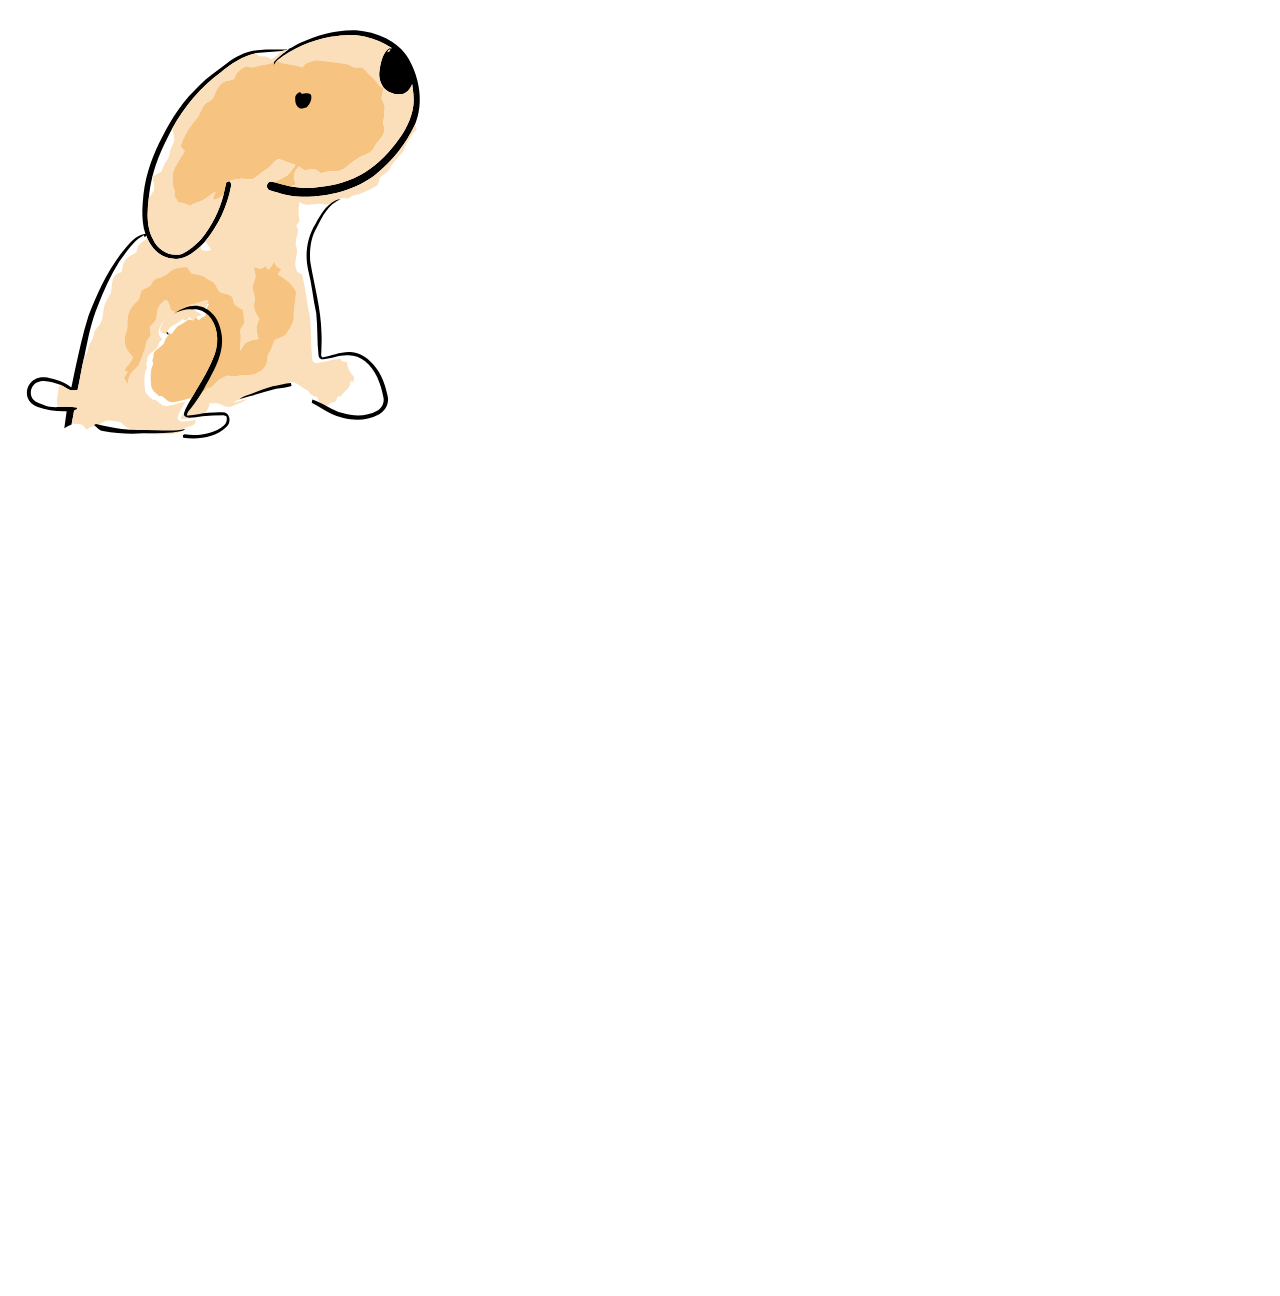
==== commit 77e93dcb: "cleaned up svg and animated all paths" ====
--- a/cartoonist/index.html
+++ b/cartoonist/index.html
@@ -17,7 +17,7 @@
   <!DOCTYPE svg PUBLIC "-//W3C//DTD SVG 1.1//EN" "http://www.w3.org/Graphics/SVG/1.1/DTD/svg11.dtd">
   <?xml version="1.0" encoding="UTF-8" ?>
   <div class="svg-container">
-  <svg id="dog" width="352pt" height="488" viewBox="0 0 352 366" xmlns="http://www.w3.org/2000/svg"><path id="face" d="M225.29 29.31c13.03-5.99 27.29-9.92 41.72-9.4 15.23 1.33 31.61 7.61 39.55 21.51 8.32 14.76 11.38 33.43 4.61 49.39-6.72 14.3-16.74 27.22-29.19 37-15.16 11.99-34.91 16.71-53.93 16.95-8.87.45-17.41-2.31-25.79-4.82-2.25-.78-2.7-4.16-1.02-5.66 1.11-1.38 3.09-.75 4.56-.48 4.05 1.22 8.12 2.37 12.26 3.25 5.55.97 11.24 1.47 16.87.88 12.03-1.04 24.28-3.33 34.94-9.28 10.81-5.92 19.97-14.56 27.31-24.4 6.41-8.21 11.64-17.78 12.89-28.26.69-5.31-.3-10.6-.96-15.85-1.26 3.35-3.6 6.55-7.23 7.49-5.07 1-10.59-.85-14.08-4.67-2.71-3.67-3.96-8.38-3.13-12.89.88-5.99 2.02-12.92 7.16-16.8l2.26.15c-6.13-3.99-12.87-7.08-20.04-8.63-8.47-2.28-17.35-1.26-25.89.03-14.6 2.48-28.42 8.86-40.28 17.64-1.37 1.31-2.11 3.06-2.92 4.72.18-1.25.35-2.49.52-3.74 2.63-2.75 5.4-5.37 8.55-7.52.9-.7 2.17-1.06 2.63-2.22 3.11-.88 5.61-3.22 8.63-4.39z"/><path id="nose" fill="#fbdfbb" d="M207.88 42.46c11.86-8.78 25.68-15.16 40.28-17.64 8.54-1.29 17.42-2.31 25.89-.03 7.17 1.55 13.91 4.64 20.04 8.63l-2.26-.15c-5.14 3.88-6.28 10.81-7.16 16.8-.83 4.51.42 9.22 3.13 12.89-3.73-.18-4.72-4.31-7.19-6.39-3.21-2.81-5.97-6.07-9.05-9.01-1.76.13-3.53.33-5.29.21-3.11-.92-5.79-3.27-9.19-3.04-6.37-.91-12.77-1.48-19.14-2.32-4.07.68-8.83 1.47-11.1 5.37-5.98-2.91-13.46-1.29-18.96-5.32z"/><path id="earandtail" d="M195.12 34.64c6.9-.62 13.87-.14 20.79-.33l-1.19.32c-1.09.26-2.18.5-3.28.72-6.42.74-12.92.57-19.31 1.65-10.15 1.9-18.82 8.08-26.67 14.46-15.14 11.01-27.41 25.73-36.27 42.16-6.06 11.57-11.78 23.46-14.92 36.19-.02.07-.05.22-.07.29-1.31 5.12-2.06 10.35-2.63 15.6-1.24 10.48-1.91 21.74 3.37 31.31 3.52 7.98 13 13.34 21.56 10.59 5.54-2.38 10.09-6.62 14.24-10.9 7.91-9.89 13.91-21.41 16.98-33.73.73-3.04 1.27-6.12 2.09-9.15.76-.25 1.53-.51 2.29-.78 1.18 1.06 1.57 2.34 1.18 3.85-2.83 15.08-9.54 29.44-19.35 41.24-1.16 1.26-2.37 2.47-3.59 3.67-5.77 5.3-12.96 11.03-21.37 9.27-8.69-.8-15.3-7.77-18.59-15.42-.12-.48-.37-1.44-.49-1.92l-1.31 1.35c-.2-.38-.6-1.12-.8-1.5-8.19 4.38-12.82 12.79-18.41 19.83-6.44 10.44-11.64 21.66-15.97 33.13-5.17 12.32-7.51 25.56-10.28 38.57-2.05 8.09-3.03 16.42-4.99 24.54-1.74.14-3.48.35-5.23.29-2.68-1.18-5.05-2.97-7.74-4.16-5.44-1.59-11.54-4.36-17.12-1.85-4.9 1.96-6.64 9.25-2.94 13.09 1.86 2.14 4.84 2.57 7.28 3.75 3.58 1.74 7.62 1.85 11.52 1.74 4.57-.26 9.15-.41 13.71.23l.2 1.45c-.55.23-1.66.7-2.22.93-.6 3.29-1.13 6.6-1.82 9.87l-.14.63c-1.92.71-3.67 1.76-5.41 2.83.42-4.32 1.34-8.58 1.77-12.91-7.49.21-15.13-.66-22.17-3.31-3.17-1.14-5.86-3.6-7.07-6.76-1.79-5.14.57-11.6 5.6-13.93 2.72-1.54 5.99-1.48 9-1.18 6.4 1.38 12.94 3.35 18.17 7.44.8-3.73 1.52-7.47 2.31-11.2 3.16-14.26 6.11-28.61 10.56-42.54 6.34-16.79 14.07-33.26 25.01-47.57 5.03-5.48 9.67-12.8 17.66-13.92-2-5.62-2.31-11.65-2.32-17.55.39-8.04.99-16.12 2.91-23.96 3.45-14.57 10.01-28.18 17.38-41.14 4.32-7.13 8.89-14.18 14.46-20.41 5.67-5.68 10.92-11.86 17.5-16.53 3.72-2.64 7.31-5.46 11.02-8.11 7.13-5.71 15.91-9.72 25.11-10.23z"/><path id="ear" fill="#fbdfbb" d="M290.48 36.41c.17-1.45.98-2.24 2.43-2.37-.23 1.41-1.03 2.2-2.43 2.37zM211.44 35.35c1.1-.22 2.19-.46 3.28-.72l-.69 1.29c-3.15 2.15-5.92 4.77-8.55 7.52-4.11 2.67-9.14 2.03-13.57 3.75-2.37 1.18-4.85-.22-7.29-.12-4.03 1.57-7.64 4.54-8.7 8.89-2.75 1.92-6.67 1.33-9.31 3.55-3.44 2.92-4.99 7.27-6.78 11.26-1.33 1.74-3.59 2.44-5.22 3.86-3.32 3.03-4.29 7.65-6.7 11.29-5.69 5.98-9.96 13.25-12.49 21.12 1.05 1.16 2.09 2.32 3.15 3.49-3.2 5.24-6.82 10.33-8.93 16.13-.17 4.46-.83 9.25 1.28 13.38.7 1.23-.07 2.58-.27 3.84 1.02 1.77 2.09 3.51 3.21 5.23 3.12.21 6.13 1.08 8.92 2.47 2.62-2.46 6.39-2.63 9.39-4.4 3.51-1.62 6.18-4.56 9.72-6.12-.85 1.85-2.19 3.64-1.96 5.79 3.08-.1 5.48-2.06 7.79-3.88-3.07 12.32-9.07 23.84-16.98 33.73-4.15 4.28-8.7 8.52-14.24 10.9-8.56 2.75-18.04-2.61-21.56-10.59-5.28-9.57-4.61-20.83-3.37-31.31 1.36-1.97 2.96-3.82 3.94-6.02.44-3.25-.26-6.52-1.31-9.58.02-.07.05-.22.07-.29 2.13-1.47 4.55-2.42 6.7-3.83 1.21-2.98 2.13-6.14 4.27-8.63 2.22-2.52 1.69-6.14 3.04-9.06.87-2.42 2.8-4.65 2.34-7.36-.22-2.48-.89-4.89-1.43-7.31 8.86-16.43 21.13-31.15 36.27-42.16 7.85-6.38 16.52-12.56 26.67-14.46l1.96 2.32c1.65.05 3.3.06 4.94.26 1.79.15 3.08 1.95 4.9 1.82 2.85-1.53 5.24-3.77 7.51-6.05z"/><path id="faceblob" fill="#f7c380" d="M204.96 47.18c.81-1.66 1.55-3.41 2.92-4.72 5.5 4.03 12.98 2.41 18.96 5.32 2.27-3.9 7.03-4.69 11.1-5.37 6.37.84 12.77 1.41 19.14 2.32 3.4-.23 6.08 2.12 9.19 3.04 1.76.12 3.53-.08 5.29-.21 3.08 2.94 5.84 6.2 9.05 9.01 2.47 2.08 3.46 6.21 7.19 6.39-.5 2.62-1.29 5.18-1.6 7.83.6 1.83 1.7 3.45 2.31 5.28.24 4.09-.27 8.19-.99 12.21-.45 2.7 1.84 5.35.6 7.98-.9 2.79-2.58 5.22-4.66 7.25-2.2 2.22-2.81 5.65-5.43 7.5-3.54 2.68-8.2 3.38-11.53 6.42-5.01 2.98-9.04 8.67-15.44 8.34-3.48-.41-6.89.25-10.1 1.62-1.39-.97-2.72-2.05-4.22-2.84-2.83-.55-5.71.33-8.57.16-1.49-.67-2.76-1.71-4.09-2.62-1.35 1.85-2.94 3.64-3.54 5.9-.5 2.66.59 5.25 1.18 7.81-1.22.43-2.44.86-3.66 1.25-4.14-.88-8.21-2.03-12.26-3.25 3.16-1.87 6.6-3.21 9.69-5.19 2.5-2.21 4.16-5.18 6.14-7.82-4.31-1.05-8.33-2.99-12.52-4.36-2.55.76-4.1 3.05-5.86 4.86-2.19 2.55-5.33 3.91-7.87 6.04-1.87 1.44-3.56 3.22-5.8 4.09-3.35.92-6.8-.85-10.15.06-2.43.64-5.1.19-7.33 1.56-.76.27-1.53.53-2.29.78-.82 3.03-1.36 6.11-2.09 9.15-2.31 1.82-4.71 3.78-7.79 3.88-.23-2.15 1.11-3.94 1.96-5.79-3.54 1.56-6.21 4.5-9.72 6.12-3 1.77-6.77 1.94-9.39 4.4-2.79-1.39-5.8-2.26-8.92-2.47-1.12-1.72-2.19-3.46-3.21-5.23.2-1.26.97-2.61.27-3.84-2.11-4.13-1.45-8.92-1.28-13.38 2.11-5.8 5.73-10.89 8.93-16.13-1.06-1.17-2.1-2.33-3.15-3.49 2.53-7.87 6.8-15.14 12.49-21.12 2.41-3.64 3.38-8.26 6.7-11.29 1.63-1.42 3.89-2.12 5.22-3.86 1.79-3.99 3.34-8.34 6.78-11.26 2.64-2.22 6.56-1.63 9.31-3.55 1.06-4.35 4.67-7.32 8.7-8.89 2.44-.1 4.92 1.3 7.29.12 4.43-1.72 9.46-1.08 13.57-3.75-.17 1.25-.34 2.49-.52 3.74zM302.17 45.33c.72.45.72.45 0 0z"/><path id="eye" d="M215.63 61.97c1.08-1.98 2.94-4.21 5.35-4.28 3.32 1.79 4.46 5.91 4.09 9.44-1.11 1.44-1.89 3.78-4.05 3.82-3.33.54-5.86-2.01-7.74-4.37-.5-1.83-.67-5.95 2.35-4.61z"/><path id="frontface" fill="#fbdfbb" d="M301.88 67.63c3.63-.94 5.97-4.14 7.23-7.49.66 5.25 1.65 10.54.96 15.85-1.25 10.48-6.48 20.05-12.89 28.26-7.34 9.84-16.5 18.48-27.31 24.4-10.66 5.95-22.91 8.24-34.94 9.28-5.63.59-11.32.09-16.87-.88 1.22-.39 2.44-.82 3.66-1.25-.59-2.56-1.68-5.15-1.18-7.81.6-2.26 2.19-4.05 3.54-5.9 1.33.91 2.6 1.95 4.09 2.62 2.86.17 5.74-.71 8.57-.16 1.5.79 2.83 1.87 4.22 2.84 3.21-1.37 6.62-2.03 10.1-1.62 6.4.33 10.43-5.36 15.44-8.34 3.33-3.04 7.99-3.74 11.53-6.42 2.62-1.85 3.23-5.28 5.43-7.5 2.08-2.03 3.76-4.46 4.66-7.25 1.24-2.63-1.05-5.28-.6-7.98.72-4.02 1.23-8.12.99-12.21-.61-1.83-1.71-3.45-2.31-5.28.31-2.65 1.1-5.21 1.6-7.83 3.49 3.82 9.01 5.67 14.08 4.67z"/><path id="bodyandchin" fill="#fbdfbb" d="M281.98 127.81c12.45-9.78 22.47-22.7 29.19-37 .79 1.37 2.19 3.51.31 4.68-2.54 1.73-2.78 5.05-5.03 6.98-2.52 2.56-2.61 6.54-4.87 9.3-3.04 3.7-6.92 6.83-8.92 11.28-1.25 3.49-5.15 4.67-7.56 7.18-1.12 2.14-.65 5.41-3.26 6.59-4.98 2.95-10.31 5.47-15.99 6.72-1.98.35-3.54 1.66-5.15 2.76-3.53-1.54-7.26-.16-9.08 3.19-.26.01-.78.02-1.04.03-1.47-.16-2.79.47-4.06 1.09-3.23.03-6.43-1.14-9.65-.41-4.08.32-8.94 1.68-12.16-1.65-1.31 4.84-.89 9.69 0 14.55-.88 1.06-1.75 2.15-2.61 3.23 3.95 4.95-2.05 10.43.09 15.7 1.95 5.65-2.33 11.43-.01 17.03.31 2.29 2.68 2.9 4.36 3.94 2.72 10.49 3.59 21.35 5.93 31.93 1.17 10.62.48 21.36 1.77 31.98.25 1.62 2.09 2.79 3.69 2.59 5.94-.59 11.56-3.1 17.61-3.01.77 2.19 2.91 2.08 4.8 2.12-.16 4.41 2.51 8.19 5.3 11.35-.1 1.2-.21 2.42-.74 3.52-.79-.04-1.57-.08-2.36-.11.68 4.84-4.37 7.23-6.67 10.75-.89.2-1.78.39-2.68.58-.38 1.13-.74 2.27-1.1 3.42-2.44.83-4.94 1.68-6.91 3.43-1.89-.08-3.67-.71-5.41-1.41-.62-1.72-1.2-3.46-1.72-5.21-3.15-.5-5.73-1.99-7.12-4.94-4.65-1.66-7.67-6.35-12.92-6.55-.78 1.06-1.56 2.11-2.34 3.17-5.37.7-11.63-1.22-15.92 3.08-6.85 2.02-13.47 4.7-20.21 7.06-1.78.55-3.34 1.58-4.79 2.73 3.28-1.37 6.77-2.09 10.22-2.92-2.85 2.74-7.01 3.23-10.41 5.06-3 1.74-6.38.26-9.14-1.2-2.55-1.51-5.59-.43-8.36-1.06.22 4.27-3.03 7.19-5.45 10.25-5.46.34-10.78 2.24-16.26 1.99.33-2.35 2-4.09 3.42-5.85 3.74-4.41 6.72-9.38 9.65-14.35 1.89-.38 3.77-.77 5.66-1.16.22-.58.45-1.15.67-1.72 2.05-.08 4.1-.62 5.33-2.4 2.62-3.37 6.34-5.49 10.11-7.32 4.97 1.65 9.83-.8 14.82-.39 5.76.36 11.92-2.55 14.63-7.76 1.5-2.78.23-6.3 2.24-8.87 1.99-2.93 2.5-6.53 4.23-9.58 2.82-1.54 6.49-1.8 8.48-4.64 2.49-3.27 4.78-6.94 5.78-10.95-.47-6.87 1.48-13.62 1.67-20.44-2.46-6.24-8.38-9.83-13.73-13.32.93-1.29 1.86-2.58 2.79-3.86-2.67-.81-4.8-2.73-5.29-5.58-1.45 2.02-2.86 4.05-4.2 6.14-1.03-1.04-2.06-2.08-3.08-3.13-1.56 3.58-5.6 1.65-8.36 1.02.56 2.85 2.14 5.79 1.05 8.71-.58 2.02-1.48 3.95-1.92 6.01.3 3.97 2.74 7.8 1.43 11.83-1.1 4.48 1.46 8.69 3.77 12.32-.81 2.3-1.85 4.57-2.15 7.01-.01 2.79.99 5.45 1.57 8.14-3.44.79-7.27 1.05-10.08 3.4-1.46 1.69-2.39 3.76-3.82 5.47-.05-4.51 1.05-8.98.31-13.48-.81-3.11 2.23-5.09 2.99-7.79-.34-3.08-.76-6.15-.8-9.25-2.13-1.32-4.37-2.5-6.26-4.16-1.58-1.94-.84-5.33-3.23-6.71-2.31-1.42-5.16-1.33-7.6-2.41-2.5-1.94-3.25-5.23-5.22-7.59-2.98-1.34-5.66-3.17-8.34-5-2.65-.86-5.45-1.11-8.17-1.7-1.17-1.63-2.37-3.24-3.58-4.84-3.38.13-6.84.38-9.99 1.7-3.09 1.78-5.45 4.78-9 5.76-2.08.91-4.87.98-6.12 3.14-.97 1.28-1.71 2.75-2.86 3.88-1.73 1.05-3.71 1.66-5.36 2.84-2.33 2.47-1.22 6.81-4.25 8.84-3.47 2.87-5.95 6.89-6.62 11.38-.99 3.75.27 7.79-1.25 11.42-1.61 3.83-1.54 8.34.21 12.11 1.14 2.45 3.21 4.29 4.7 6.52-.84 3.87-4.37 6.61-6.21 10.09.8.32 1.61.65 2.43.99-.95 1.53-1.9 3.05-2.86 4.58 1.73 2.13 2.67 4.67 2.48 7.44.33-3.19.69-6.45 2.05-9.39 1.71-3.87 6.3-5.67 7.44-9.88 1.53-4.49 3.83-8.73 4.54-13.46.23-2.62 2.13-4.52 3.68-6.48-.32-2.2-.59-4.41-.8-6.62 1.65-1.86 3.57-3.54 4.9-5.65.51-2.91.27-6.02 1.61-8.72 1.22-2.36 3.33-4.05 5.23-5.83 3.3 1.21 2.75 5.04 4.18 7.61 1.12 1.07 2.79 1.23 4.16 1.87-5.88 2.4-11.94 6.76-13.23 13.37-.61 2.57.49 4.83 2.4 6.48l-.04.42c-2.27 1.32-2.47 4.06-3.58 6.18-2.08 2.31-5.02 3.68-7.01 6.1-.91 1.88-.06 4.29-1.45 6.02.26.93.51 1.86.78 2.79-2.53 4.99-2.02 10.72-1.64 16.11.21 3.65 3.53 5.71 5.88 8.04.64-.08 1.29-.15 1.93-.22 2.78 1.88 5.16 5.64 8.98 4.78 4.6-.57 8.98-2.25 13.55-3.05-2.1 3.69-4.47 7.31-5.73 11.4-.42 2.25 1.94 3.31 3.81 3.3 3.31-.19 6.59-.72 9.88-1.15-.5 1.35-.53 3.13-1.96 3.9-3.14 1.36-6.46 2.24-9.67 3.41-.44.75-.89 1.51-1.34 2.26-7.54 2-15.5.91-23.22.97-3.09-1.21-6.35-1.78-9.61-2.28-4.23-.81-7.38-3.95-10.63-6.52-4.54-.72-10.25-3.01-14.08.59-2.53 2.41-6.28 1.88-9.18 3.59-.47.19-.92.42-1.36.69-.26.19-.78.58-1.04.77-.92-1.23-1.79-2.52-2.92-3.57-2.61-1.07-5.46-.39-8.16-.93.69-3.27 1.22-6.58 1.82-9.87.56-.23 1.67-.7 2.22-.93l-.2-1.45c-4.56-.64-9.14-.49-13.71-.23-2.67-4.15-.34-8.68-.25-13.1.03-1.37.92-2.47 1.51-3.63 2.69 1.19 5.06 2.98 7.74 4.16 1.75.06 3.49-.15 5.23-.29 1.96-8.12 2.94-16.45 4.99-24.54 1.35-2.23 2.84-4.44 3.28-7.05.6-3.64 3.7-6.28 4-10 .2-4.21 4.68-6.22 5.68-10.12 1.83-4.13.89-8.85 2.76-12.96.95-2.93 3.07-5.26 4.24-8.07 1.03-4.33.62-9.07 2.8-13.06 1.6-1.18 3.51-1.84 5.3-2.67.72-3.05.82-6.48 2.88-9.01 2.09-2.68 5.33-3.98 8.21-5.59.36-1.73.62-3.49 1.23-5.16 2.15-2.08 4.74-3.67 6.88-5.77 3.29 7.65 9.9 14.62 18.59 15.42 8.41 1.76 15.6-3.97 21.37-9.27.25.78.75 2.33 1.01 3.11 2.34.28 4.91.99 6.93-.68-1.51-1.99-2.97-4.02-4.35-6.1 9.81-11.8 16.52-26.16 19.35-41.24.39-1.51 0-2.79-1.18-3.85 2.23-1.37 4.9-.92 7.33-1.56 3.35-.91 6.8.86 10.15-.06 2.24-.87 3.93-2.65 5.8-4.09 2.54-2.13 5.68-3.49 7.87-6.04 1.76-1.81 3.31-4.1 5.86-4.86 4.19 1.37 8.21 3.31 12.52 4.36-1.98 2.64-3.64 5.61-6.14 7.82-3.09 1.98-6.53 3.32-9.69 5.19-1.47-.27-3.45-.9-4.56.48-1.68 1.5-1.23 4.88 1.02 5.66 8.38 2.51 16.92 5.27 25.79 4.82 19.02-.24 38.77-4.96 53.93-16.95z"/><path id="frontleg" d="M246.52 150.61c1.27-.62 2.59-1.25 4.06-1.09-9.14 3.67-13.49 13.08-17.8 21.24-4.56 7.54-5.34 16.66-4.84 25.26 2.97 18.02 8.23 35.74 8.47 54.08.3 5.58-.1 11.16-.25 16.74.24.31.71.93.95 1.24 6.63-1.04 12.9-3.98 19.7-4 5.91-.34 11.4 2.57 15.67 6.44 7.67 6.65 11.53 16.57 13.5 26.3 1.48 5.66-1.74 11.77-6.94 14.23-11.19 6.07-24.92 4.25-36.04-1.04-4.79-2.37-9.18-5.47-13.95-7.89.14-.64.41-1.91.55-2.55 7.88 2.5 14.46 8.22 22.6 10.22 8.41 2.73 18.08 2.77 25.92-1.67 3.66-1.8 5.61-6.28 4.72-10.2-1.84-10.05-5.61-20.4-13.74-27.07-3.89-2.85-8.68-4.71-13.56-4.36-6.05-.09-11.67 2.42-17.61 3.01-1.6.2-3.44-.97-3.69-2.59-1.29-10.62-.6-21.36-1.77-31.98-2.34-10.58-3.21-21.44-5.93-31.93-2.82-11.72-1.14-24.75 5.34-35.02 3.74-6.56 7.64-13.79 14.64-17.37z"/><path id="stomach" fill="#f7c380" d="M201.61 199.55c1.34-2.09 2.75-4.12 4.2-6.14.49 2.85 2.62 4.77 5.29 5.58-.93 1.28-1.86 2.57-2.79 3.86 5.35 3.49 11.27 7.08 13.73 13.32-.19 6.82-2.14 13.57-1.67 20.44-1 4.01-3.29 7.68-5.78 10.95-1.99 2.84-5.66 3.1-8.48 4.64-1.73 3.05-2.24 6.65-4.23 9.58-2.01 2.57-.74 6.09-2.24 8.87-2.71 5.21-8.87 8.12-14.63 7.76-4.99-.41-9.85 2.04-14.82.39-3.77 1.83-7.49 3.95-10.11 7.32-1.23 1.78-3.28 2.32-5.33 2.4-.22.57-.45 1.14-.67 1.72-1.89.39-3.77.78-5.66 1.16 6.49-12.22 14.79-25.02 13.27-39.49-.94-6.22-2.86-12.77-7.66-17.15.09-3.44 1.03-6.77 2.77-9.74-2.25.16-4.53.39-6.6 1.36-3.97 1.8-8.33 2.25-12.5 3.38-1.8.46-3.56 1.09-5.29 1.78-1.37-.64-3.04-.8-4.16-1.87-1.43-2.57-.88-6.4-4.18-7.61-1.9 1.78-4.01 3.47-5.23 5.83-1.34 2.7-1.1 5.81-1.61 8.72-1.33 2.11-3.25 3.79-4.9 5.65.21 2.21.48 4.42.8 6.62-1.55 1.96-3.45 3.86-3.68 6.48-.71 4.73-3.01 8.97-4.54 13.46-1.14 4.21-5.73 6.01-7.44 9.88-1.36 2.94-1.72 6.2-2.05 9.39.19-2.77-.75-5.31-2.48-7.44.96-1.53 1.91-3.05 2.86-4.58-.82-.34-1.63-.67-2.43-.99 1.84-3.48 5.37-6.22 6.21-10.09-1.49-2.23-3.56-4.07-4.7-6.52-1.75-3.77-1.82-8.28-.21-12.11 1.52-3.63.26-7.67 1.25-11.42.67-4.49 3.15-8.51 6.62-11.38 3.03-2.03 1.92-6.37 4.25-8.84 1.65-1.18 3.63-1.79 5.36-2.84 1.15-1.13 1.89-2.6 2.86-3.88 1.25-2.16 4.04-2.23 6.12-3.14 3.55-.98 5.91-3.98 9-5.76 3.15-1.32 6.61-1.57 9.99-1.7 1.21 1.6 2.41 3.21 3.58 4.84 2.72.59 5.52.84 8.17 1.7 2.68 1.83 5.36 3.66 8.34 5 1.97 2.36 2.72 5.65 5.22 7.59 2.44 1.08 5.29.99 7.6 2.41 2.39 1.38 1.65 4.77 3.23 6.71 1.89 1.66 4.13 2.84 6.26 4.16.04 3.1.46 6.17.8 9.25-.76 2.7-3.8 4.68-2.99 7.79.74 4.5-.36 8.97-.31 13.48 1.43-1.71 2.36-3.78 3.82-5.47 2.81-2.35 6.64-2.61 10.08-3.4-.58-2.69-1.58-5.35-1.57-8.14.3-2.44 1.34-4.71 2.15-7.01-2.31-3.63-4.87-7.84-3.77-12.32 1.31-4.03-1.13-7.86-1.43-11.83.44-2.06 1.34-3.99 1.92-6.01 1.09-2.92-.49-5.86-1.05-8.71 2.76.63 6.8 2.56 8.36-1.02 1.02 1.05 2.05 2.09 3.08 3.13z"/><path fill="#fbdfbb" d="M150.2 226.38c2.07-.97 4.35-1.2 6.6-1.36-1.74 2.97-2.68 6.3-2.77 9.74-4.11-4.31-10.51-6.27-16.33-5 4.17-1.13 8.53-1.58 12.5-3.38z"/><path id="hindleg" d="M132.41 231.54c1.73-.69 3.49-1.32 5.29-1.78 5.82-1.27 12.22.69 16.33 5 4.8 4.38 6.72 10.93 7.66 17.15 1.52 14.47-6.78 27.27-13.27 39.49-2.93 4.97-5.91 9.94-9.65 14.35-1.42 1.76-3.09 3.5-3.42 5.85 5.48.25 10.8-1.65 16.26-1.99 4.07-.41 8.2-.69 12.29-.32 4.48 1.54 4.53 7.99 1.29 10.85-8.28 8.49-21.36 9.46-32.5 8.23-.06-.47-.19-1.42-.25-1.89.32-.18.97-.53 1.29-.71 10.09 1.39 21.38.01 29.46-6.67 2.12-1.67 2.62-4.46 1.92-6.96-.54-.19-1.63-.56-2.17-.74-5.33 0-10.69.16-16 .71-3.29.43-6.57.96-9.88 1.15-1.87.01-4.23-1.05-3.81-3.3 1.26-4.09 3.63-7.71 5.73-11.4 6.23-10.87 13.2-21.48 17.5-33.32 3.31-9.58 2.22-21.62-5.16-29.04-3.51-3.2-8.74-5.32-13.41-3.67-5.81 1.47-11.86 3.88-15.51 8.88-1.5 2.23-3.02 5.15-1.66 7.81l.99.59c-.04.39-.11 1.18-.15 1.58-1.91-1.65-3.01-3.91-2.4-6.48 1.29-6.61 7.35-10.97 13.23-13.37z"/><path fill="#fbdfbb" d="M137.91 232.53c4.67-1.65 9.9.47 13.41 3.67-2.62.77-5.15 1.91-6.96 4.01l-2.32-2.2c-.7.8-1.39 1.61-2.08 2.42-1.02-.36-2.03-.72-3.05-1.08-2.55 2.1-5.45 3.68-8.29 5.34-1.74 1.74-3.03 3.87-4.59 5.77-.77-.21-1.53-.43-2.3-.65l-.99-.59c-1.36-2.66.16-5.58 1.66-7.81 3.65-5 9.7-7.41 15.51-8.88z"/><path fill="#f7c380" d="M144.36 240.21c1.81-2.1 4.34-3.24 6.96-4.01 7.38 7.42 8.47 19.46 5.16 29.04-4.3 11.84-11.27 22.45-17.5 33.32-4.57.8-8.95 2.48-13.55 3.05-3.82.86-6.2-2.9-8.98-4.78-.64.07-1.29.14-1.93.22-2.35-2.33-5.67-4.39-5.88-8.04-.38-5.39-.89-11.12 1.64-16.11-.27-.93-.52-1.86-.78-2.79 1.39-1.73.54-4.14 1.45-6.02 1.99-2.42 4.93-3.79 7.01-6.1 1.11-2.12 1.31-4.86 3.58-6.18l.04-.42c.04-.4.11-1.19.15-1.58.77.22 1.53.44 2.3.65 1.56-1.9 2.85-4.03 4.59-5.77 2.84-1.66 5.74-3.24 8.29-5.34 1.02.36 2.03.72 3.05 1.08.69-.81 1.38-1.62 2.08-2.42l2.32 2.2z"/><path fill="#fbdfbb" d="M236.41 250.1c1.5 1.16 3 2.31 4.53 3.44 4.18-.92 6.86 2.8 10.29 4.38 2.65 1.21 3.97 3.91 5.58 6.16-6.8.02-13.07 2.96-19.7 4-.24-.31-.71-.93-.95-1.24.15-5.58.55-11.16.25-16.74zM35.35 280.36c3.05-7.84 14.5-8.92 20.48-3.76-.79 3.73-1.51 7.47-2.31 11.2-5.23-4.09-11.77-6.06-18.17-7.44z"/><path id="bottomline" d="M199.75 289.69c4.62-.67 9.1-2.19 13.78-2.44.1.55.3 1.63.4 2.17-3.7 1.36-7.72 1.18-11.5 2.23-5.82 1.62-11.66 3.21-17.46 4.91-3.45.83-6.94 1.55-10.22 2.92 1.45-1.15 3.01-2.18 4.79-2.73 6.74-2.36 13.36-5.04 20.21-7.06z"/><path id="butt" d="M65.89 318.72c.44-.27.89-.5 1.36-.69 6.39 1.46 12.79 2.99 19.31 3.73 8.02 1.13 16.13.69 24.19.89 7.72-.06 15.68 1.03 23.22-.97-.31 1.32-2.06 1.31-3.12 1.71-9.21 1.54-18.57 1.62-27.89 1.6-10.19.63-20.46.11-30.5-1.79-2.81-.38-4.54-2.79-6.57-4.48z"/></svg>
+  <svg id="dog" width="352pt" height="488" viewBox="0 0 352 366" xmlns="http://www.w3.org/2000/svg"><path id="face" d="M225.29 29.31c13.03-5.99 27.29-9.92 41.72-9.4 15.23 1.33 31.61 7.61 39.55 21.51 8.32 14.76 11.38 33.43 4.61 49.39-6.72 14.3-16.74 27.22-29.19 37-15.16 11.99-34.91 16.71-53.93 16.95-8.87.45-17.41-2.31-25.79-4.82-2.25-.78-2.7-4.16-1.02-5.66 1.11-1.38 3.09-.75 4.56-.48 4.05 1.22 8.12 2.37 12.26 3.25 5.55.97 11.24 1.47 16.87.88 12.03-1.04 24.28-3.33 34.94-9.28 10.81-5.92 19.97-14.56 27.31-24.4 6.41-8.21 11.64-17.78 12.89-28.26.69-5.31-.3-10.6-.96-15.85-1.26 3.35-3.6 6.55-7.23 7.49-5.07 1-10.59-.85-14.08-4.67-2.71-3.67-3.96-8.38-3.13-12.89.88-5.99 2.02-12.92 7.16-16.8l2.26.15c-6.13-3.99-12.87-7.08-20.04-8.63-8.47-2.28-17.35-1.26-25.89.03-14.6 2.48-28.42 8.86-40.28 17.64-1.37 1.31-2.11 3.06-2.92 4.72.18-1.25.35-2.49.52-3.74 2.63-2.75 5.4-5.37 8.55-7.52.9-.7 2.17-1.06 2.63-2.22 3.11-.88 5.61-3.22 8.63-4.39z"/><path id="topOfNose" fill="#fbdfbb" d="M207.88 42.46c11.86-8.78 25.68-15.16 40.28-17.64 8.54-1.29 17.42-2.31 25.89-.03 7.17 1.55 13.91 4.64 20.04 8.63l-2.26-.15c-5.14 3.88-6.28 10.81-7.16 16.8-.83 4.51.42 9.22 3.13 12.89-3.73-.18-4.72-4.31-7.19-6.39-3.21-2.81-5.97-6.07-9.05-9.01-1.76.13-3.53.33-5.29.21-3.11-.92-5.79-3.27-9.19-3.04-6.37-.91-12.77-1.48-19.14-2.32-4.07.68-8.83 1.47-11.1 5.37-5.98-2.91-13.46-1.29-18.96-5.32z"/><path id="earandtail" d="M195.12 34.64c6.9-.62 13.87-.14 20.79-.33l-1.19.32c-1.09.26-2.18.5-3.28.72-6.42.74-12.92.57-19.31 1.65-10.15 1.9-18.82 8.08-26.67 14.46-15.14 11.01-27.41 25.73-36.27 42.16-6.06 11.57-11.78 23.46-14.92 36.19-.02.07-.05.22-.07.29-1.31 5.12-2.06 10.35-2.63 15.6-1.24 10.48-1.91 21.74 3.37 31.31 3.52 7.98 13 13.34 21.56 10.59 5.54-2.38 10.09-6.62 14.24-10.9 7.91-9.89 13.91-21.41 16.98-33.73.73-3.04 1.27-6.12 2.09-9.15.76-.25 1.53-.51 2.29-.78 1.18 1.06 1.57 2.34 1.18 3.85-2.83 15.08-9.54 29.44-19.35 41.24-1.16 1.26-2.37 2.47-3.59 3.67-5.77 5.3-12.96 11.03-21.37 9.27-8.69-.8-15.3-7.77-18.59-15.42-.12-.48-.37-1.44-.49-1.92l-1.31 1.35c-.2-.38-.6-1.12-.8-1.5-8.19 4.38-12.82 12.79-18.41 19.83-6.44 10.44-11.64 21.66-15.97 33.13-5.17 12.32-7.51 25.56-10.28 38.57-2.05 8.09-3.03 16.42-4.99 24.54-1.74.14-3.48.35-5.23.29-2.68-1.18-5.05-2.97-7.74-4.16-5.44-1.59-11.54-4.36-17.12-1.85-4.9 1.96-6.64 9.25-2.94 13.09 1.86 2.14 4.84 2.57 7.28 3.75 3.58 1.74 7.62 1.85 11.52 1.74 4.57-.26 9.15-.41 13.71.23l.2 1.45c-.55.23-1.66.7-2.22.93-.6 3.29-1.13 6.6-1.82 9.87l-.14.63c-1.92.71-3.67 1.76-5.41 2.83.42-4.32 1.34-8.58 1.77-12.91-7.49.21-15.13-.66-22.17-3.31-3.17-1.14-5.86-3.6-7.07-6.76-1.79-5.14.57-11.6 5.6-13.93 2.72-1.54 5.99-1.48 9-1.18 6.4 1.38 12.94 3.35 18.17 7.44.8-3.73 1.52-7.47 2.31-11.2 3.16-14.26 6.11-28.61 10.56-42.54 6.34-16.79 14.07-33.26 25.01-47.57 5.03-5.48 9.67-12.8 17.66-13.92-2-5.62-2.31-11.65-2.32-17.55.39-8.04.99-16.12 2.91-23.96 3.45-14.57 10.01-28.18 17.38-41.14 4.32-7.13 8.89-14.18 14.46-20.41 5.67-5.68 10.92-11.86 17.5-16.53 3.72-2.64 7.31-5.46 11.02-8.11 7.13-5.71 15.91-9.72 25.11-10.23z"/><path id="ear" fill="#fbdfbb" d="M290.48 36.41c.17-1.45.98-2.24 2.43-2.37-.23 1.41-1.03 2.2-2.43 2.37zM211.44 35.35c1.1-.22 2.19-.46 3.28-.72l-.69 1.29c-3.15 2.15-5.92 4.77-8.55 7.52-4.11 2.67-9.14 2.03-13.57 3.75-2.37 1.18-4.85-.22-7.29-.12-4.03 1.57-7.64 4.54-8.7 8.89-2.75 1.92-6.67 1.33-9.31 3.55-3.44 2.92-4.99 7.27-6.78 11.26-1.33 1.74-3.59 2.44-5.22 3.86-3.32 3.03-4.29 7.65-6.7 11.29-5.69 5.98-9.96 13.25-12.49 21.12 1.05 1.16 2.09 2.32 3.15 3.49-3.2 5.24-6.82 10.33-8.93 16.13-.17 4.46-.83 9.25 1.28 13.38.7 1.23-.07 2.58-.27 3.84 1.02 1.77 2.09 3.51 3.21 5.23 3.12.21 6.13 1.08 8.92 2.47 2.62-2.46 6.39-2.63 9.39-4.4 3.51-1.62 6.18-4.56 9.72-6.12-.85 1.85-2.19 3.64-1.96 5.79 3.08-.1 5.48-2.06 7.79-3.88-3.07 12.32-9.07 23.84-16.98 33.73-4.15 4.28-8.7 8.52-14.24 10.9-8.56 2.75-18.04-2.61-21.56-10.59-5.28-9.57-4.61-20.83-3.37-31.31 1.36-1.97 2.96-3.82 3.94-6.02.44-3.25-.26-6.52-1.31-9.58.02-.07.05-.22.07-.29 2.13-1.47 4.55-2.42 6.7-3.83 1.21-2.98 2.13-6.14 4.27-8.63 2.22-2.52 1.69-6.14 3.04-9.06.87-2.42 2.8-4.65 2.34-7.36-.22-2.48-.89-4.89-1.43-7.31 8.86-16.43 21.13-31.15 36.27-42.16 7.85-6.38 16.52-12.56 26.67-14.46l1.96 2.32c1.65.05 3.3.06 4.94.26 1.79.15 3.08 1.95 4.9 1.82 2.85-1.53 5.24-3.77 7.51-6.05z"/><path id="faceblob" fill="#f7c380" d="M204.96 47.18c.81-1.66 1.55-3.41 2.92-4.72 5.5 4.03 12.98 2.41 18.96 5.32 2.27-3.9 7.03-4.69 11.1-5.37 6.37.84 12.77 1.41 19.14 2.32 3.4-.23 6.08 2.12 9.19 3.04 1.76.12 3.53-.08 5.29-.21 3.08 2.94 5.84 6.2 9.05 9.01 2.47 2.08 3.46 6.21 7.19 6.39-.5 2.62-1.29 5.18-1.6 7.83.6 1.83 1.7 3.45 2.31 5.28.24 4.09-.27 8.19-.99 12.21-.45 2.7 1.84 5.35.6 7.98-.9 2.79-2.58 5.22-4.66 7.25-2.2 2.22-2.81 5.65-5.43 7.5-3.54 2.68-8.2 3.38-11.53 6.42-5.01 2.98-9.04 8.67-15.44 8.34-3.48-.41-6.89.25-10.1 1.62-1.39-.97-2.72-2.05-4.22-2.84-2.83-.55-5.71.33-8.57.16-1.49-.67-2.76-1.71-4.09-2.62-1.35 1.85-2.94 3.64-3.54 5.9-.5 2.66.59 5.25 1.18 7.81-1.22.43-2.44.86-3.66 1.25-4.14-.88-8.21-2.03-12.26-3.25 3.16-1.87 6.6-3.21 9.69-5.19 2.5-2.21 4.16-5.18 6.14-7.82-4.31-1.05-8.33-2.99-12.52-4.36-2.55.76-4.1 3.05-5.86 4.86-2.19 2.55-5.33 3.91-7.87 6.04-1.87 1.44-3.56 3.22-5.8 4.09-3.35.92-6.8-.85-10.15.06-2.43.64-5.1.19-7.33 1.56-.76.27-1.53.53-2.29.78-.82 3.03-1.36 6.11-2.09 9.15-2.31 1.82-4.71 3.78-7.79 3.88-.23-2.15 1.11-3.94 1.96-5.79-3.54 1.56-6.21 4.5-9.72 6.12-3 1.77-6.77 1.94-9.39 4.4-2.79-1.39-5.8-2.26-8.92-2.47-1.12-1.72-2.19-3.46-3.21-5.23.2-1.26.97-2.61.27-3.84-2.11-4.13-1.45-8.92-1.28-13.38 2.11-5.8 5.73-10.89 8.93-16.13-1.06-1.17-2.1-2.33-3.15-3.49 2.53-7.87 6.8-15.14 12.49-21.12 2.41-3.64 3.38-8.26 6.7-11.29 1.63-1.42 3.89-2.12 5.22-3.86 1.79-3.99 3.34-8.34 6.78-11.26 2.64-2.22 6.56-1.63 9.31-3.55 1.06-4.35 4.67-7.32 8.7-8.89 2.44-.1 4.92 1.3 7.29.12 4.43-1.72 9.46-1.08 13.57-3.75-.17 1.25-.34 2.49-.52 3.74zM302.17 45.33c.72.45.72.45 0 0z"/><path id="eye" d="M215.63 61.97c1.08-1.98 2.94-4.21 5.35-4.28 3.32 1.79 4.46 5.91 4.09 9.44-1.11 1.44-1.89 3.78-4.05 3.82-3.33.54-5.86-2.01-7.74-4.37-.5-1.83-.67-5.95 2.35-4.61z"/><path id="frontface" fill="#fbdfbb" d="M301.88 67.63c3.63-.94 5.97-4.14 7.23-7.49.66 5.25 1.65 10.54.96 15.85-1.25 10.48-6.48 20.05-12.89 28.26-7.34 9.84-16.5 18.48-27.31 24.4-10.66 5.95-22.91 8.24-34.94 9.28-5.63.59-11.32.09-16.87-.88 1.22-.39 2.44-.82 3.66-1.25-.59-2.56-1.68-5.15-1.18-7.81.6-2.26 2.19-4.05 3.54-5.9 1.33.91 2.6 1.95 4.09 2.62 2.86.17 5.74-.71 8.57-.16 1.5.79 2.83 1.87 4.22 2.84 3.21-1.37 6.62-2.03 10.1-1.62 6.4.33 10.43-5.36 15.44-8.34 3.33-3.04 7.99-3.74 11.53-6.42 2.62-1.85 3.23-5.28 5.43-7.5 2.08-2.03 3.76-4.46 4.66-7.25 1.24-2.63-1.05-5.28-.6-7.98.72-4.02 1.23-8.12.99-12.21-.61-1.83-1.71-3.45-2.31-5.28.31-2.65 1.1-5.21 1.6-7.83 3.49 3.82 9.01 5.67 14.08 4.67z"/><path id="bodyandchin" fill="#fbdfbb" d="M281.98 127.81c12.45-9.78 22.47-22.7 29.19-37 .79 1.37 2.19 3.51.31 4.68-2.54 1.73-2.78 5.05-5.03 6.98-2.52 2.56-2.61 6.54-4.87 9.3-3.04 3.7-6.92 6.83-8.92 11.28-1.25 3.49-5.15 4.67-7.56 7.18-1.12 2.14-.65 5.41-3.26 6.59-4.98 2.95-10.31 5.47-15.99 6.72-1.98.35-3.54 1.66-5.15 2.76-3.53-1.54-7.26-.16-9.08 3.19-.26.01-.78.02-1.04.03-1.47-.16-2.79.47-4.06 1.09-3.23.03-6.43-1.14-9.65-.41-4.08.32-8.94 1.68-12.16-1.65-1.31 4.84-.89 9.69 0 14.55-.88 1.06-1.75 2.15-2.61 3.23 3.95 4.95-2.05 10.43.09 15.7 1.95 5.65-2.33 11.43-.01 17.03.31 2.29 2.68 2.9 4.36 3.94 2.72 10.49 3.59 21.35 5.93 31.93 1.17 10.62.48 21.36 1.77 31.98.25 1.62 2.09 2.79 3.69 2.59 5.94-.59 11.56-3.1 17.61-3.01.77 2.19 2.91 2.08 4.8 2.12-.16 4.41 2.51 8.19 5.3 11.35-.1 1.2-.21 2.42-.74 3.52-.79-.04-1.57-.08-2.36-.11.68 4.84-4.37 7.23-6.67 10.75-.89.2-1.78.39-2.68.58-.38 1.13-.74 2.27-1.1 3.42-2.44.83-4.94 1.68-6.91 3.43-1.89-.08-3.67-.71-5.41-1.41-.62-1.72-1.2-3.46-1.72-5.21-3.15-.5-5.73-1.99-7.12-4.94-4.65-1.66-7.67-6.35-12.92-6.55-.78 1.06-1.56 2.11-2.34 3.17-5.37.7-11.63-1.22-15.92 3.08-6.85 2.02-13.47 4.7-20.21 7.06-1.78.55-3.34 1.58-4.79 2.73 3.28-1.37 6.77-2.09 10.22-2.92-2.85 2.74-7.01 3.23-10.41 5.06-3 1.74-6.38.26-9.14-1.2-2.55-1.51-5.59-.43-8.36-1.06.22 4.27-3.03 7.19-5.45 10.25-5.46.34-10.78 2.24-16.26 1.99.33-2.35 2-4.09 3.42-5.85 3.74-4.41 6.72-9.38 9.65-14.35 1.89-.38 3.77-.77 5.66-1.16.22-.58.45-1.15.67-1.72 2.05-.08 4.1-.62 5.33-2.4 2.62-3.37 6.34-5.49 10.11-7.32 4.97 1.65 9.83-.8 14.82-.39 5.76.36 11.92-2.55 14.63-7.76 1.5-2.78.23-6.3 2.24-8.87 1.99-2.93 2.5-6.53 4.23-9.58 2.82-1.54 6.49-1.8 8.48-4.64 2.49-3.27 4.78-6.94 5.78-10.95-.47-6.87 1.48-13.62 1.67-20.44-2.46-6.24-8.38-9.83-13.73-13.32.93-1.29 1.86-2.58 2.79-3.86-2.67-.81-4.8-2.73-5.29-5.58-1.45 2.02-2.86 4.05-4.2 6.14-1.03-1.04-2.06-2.08-3.08-3.13-1.56 3.58-5.6 1.65-8.36 1.02.56 2.85 2.14 5.79 1.05 8.71-.58 2.02-1.48 3.95-1.92 6.01.3 3.97 2.74 7.8 1.43 11.83-1.1 4.48 1.46 8.69 3.77 12.32-.81 2.3-1.85 4.57-2.15 7.01-.01 2.79.99 5.45 1.57 8.14-3.44.79-7.27 1.05-10.08 3.4-1.46 1.69-2.39 3.76-3.82 5.47-.05-4.51 1.05-8.98.31-13.48-.81-3.11 2.23-5.09 2.99-7.79-.34-3.08-.76-6.15-.8-9.25-2.13-1.32-4.37-2.5-6.26-4.16-1.58-1.94-.84-5.33-3.23-6.71-2.31-1.42-5.16-1.33-7.6-2.41-2.5-1.94-3.25-5.23-5.22-7.59-2.98-1.34-5.66-3.17-8.34-5-2.65-.86-5.45-1.11-8.17-1.7-1.17-1.63-2.37-3.24-3.58-4.84-3.38.13-6.84.38-9.99 1.7-3.09 1.78-5.45 4.78-9 5.76-2.08.91-4.87.98-6.12 3.14-.97 1.28-1.71 2.75-2.86 3.88-1.73 1.05-3.71 1.66-5.36 2.84-2.33 2.47-1.22 6.81-4.25 8.84-3.47 2.87-5.95 6.89-6.62 11.38-.99 3.75.27 7.79-1.25 11.42-1.61 3.83-1.54 8.34.21 12.11 1.14 2.45 3.21 4.29 4.7 6.52-.84 3.87-4.37 6.61-6.21 10.09.8.32 1.61.65 2.43.99-.95 1.53-1.9 3.05-2.86 4.58 1.73 2.13 2.67 4.67 2.48 7.44.33-3.19.69-6.45 2.05-9.39 1.71-3.87 6.3-5.67 7.44-9.88 1.53-4.49 3.83-8.73 4.54-13.46.23-2.62 2.13-4.52 3.68-6.48-.32-2.2-.59-4.41-.8-6.62 1.65-1.86 3.57-3.54 4.9-5.65.51-2.91.27-6.02 1.61-8.72 1.22-2.36 3.33-4.05 5.23-5.83 3.3 1.21 2.75 5.04 4.18 7.61 1.12 1.07 2.79 1.23 4.16 1.87-5.88 2.4-11.94 6.76-13.23 13.37-.61 2.57.49 4.83 2.4 6.48l-.04.42c-2.27 1.32-2.47 4.06-3.58 6.18-2.08 2.31-5.02 3.68-7.01 6.1-.91 1.88-.06 4.29-1.45 6.02.26.93.51 1.86.78 2.79-2.53 4.99-2.02 10.72-1.64 16.11.21 3.65 3.53 5.71 5.88 8.04.64-.08 1.29-.15 1.93-.22 2.78 1.88 5.16 5.64 8.98 4.78 4.6-.57 8.98-2.25 13.55-3.05-2.1 3.69-4.47 7.31-5.73 11.4-.42 2.25 1.94 3.31 3.81 3.3 3.31-.19 6.59-.72 9.88-1.15-.5 1.35-.53 3.13-1.96 3.9-3.14 1.36-6.46 2.24-9.67 3.41-.44.75-.89 1.51-1.34 2.26-7.54 2-15.5.91-23.22.97-3.09-1.21-6.35-1.78-9.61-2.28-4.23-.81-7.38-3.95-10.63-6.52-4.54-.72-10.25-3.01-14.08.59-2.53 2.41-6.28 1.88-9.18 3.59-.47.19-.92.42-1.36.69-.26.19-.78.58-1.04.77-.92-1.23-1.79-2.52-2.92-3.57-2.61-1.07-5.46-.39-8.16-.93.69-3.27 1.22-6.58 1.82-9.87.56-.23 1.67-.7 2.22-.93l-.2-1.45c-4.56-.64-9.14-.49-13.71-.23-2.67-4.15-.34-8.68-.25-13.1.03-1.37.92-2.47 1.51-3.63 2.69 1.19 5.06 2.98 7.74 4.16 1.75.06 3.49-.15 5.23-.29 1.96-8.12 2.94-16.45 4.99-24.54 1.35-2.23 2.84-4.44 3.28-7.05.6-3.64 3.7-6.28 4-10 .2-4.21 4.68-6.22 5.68-10.12 1.83-4.13.89-8.85 2.76-12.96.95-2.93 3.07-5.26 4.24-8.07 1.03-4.33.62-9.07 2.8-13.06 1.6-1.18 3.51-1.84 5.3-2.67.72-3.05.82-6.48 2.88-9.01 2.09-2.68 5.33-3.98 8.21-5.59.36-1.73.62-3.49 1.23-5.16 2.15-2.08 4.74-3.67 6.88-5.77 3.29 7.65 9.9 14.62 18.59 15.42 8.41 1.76 15.6-3.97 21.37-9.27.25.78.75 2.33 1.01 3.11 2.34.28 4.91.99 6.93-.68-1.51-1.99-2.97-4.02-4.35-6.1 9.81-11.8 16.52-26.16 19.35-41.24.39-1.51 0-2.79-1.18-3.85 2.23-1.37 4.9-.92 7.33-1.56 3.35-.91 6.8.86 10.15-.06 2.24-.87 3.93-2.65 5.8-4.09 2.54-2.13 5.68-3.49 7.87-6.04 1.76-1.81 3.31-4.1 5.86-4.86 4.19 1.37 8.21 3.31 12.52 4.36-1.98 2.64-3.64 5.61-6.14 7.82-3.09 1.98-6.53 3.32-9.69 5.19-1.47-.27-3.45-.9-4.56.48-1.68 1.5-1.23 4.88 1.02 5.66 8.38 2.51 16.92 5.27 25.79 4.82 19.02-.24 38.77-4.96 53.93-16.95z"/><path id="frontleg" d="M246.52 150.61c1.27-.62 2.59-1.25 4.06-1.09-9.14 3.67-13.49 13.08-17.8 21.24-4.56 7.54-5.34 16.66-4.84 25.26 2.97 18.02 8.23 35.74 8.47 54.08.3 5.58-.1 11.16-.25 16.74.24.31.71.93.95 1.24 6.63-1.04 12.9-3.98 19.7-4 5.91-.34 11.4 2.57 15.67 6.44 7.67 6.65 11.53 16.57 13.5 26.3 1.48 5.66-1.74 11.77-6.94 14.23-11.19 6.07-24.92 4.25-36.04-1.04-4.79-2.37-9.18-5.47-13.95-7.89.14-.64.41-1.91.55-2.55 7.88 2.5 14.46 8.22 22.6 10.22 8.41 2.73 18.08 2.77 25.92-1.67 3.66-1.8 5.61-6.28 4.72-10.2-1.84-10.05-5.61-20.4-13.74-27.07-3.89-2.85-8.68-4.71-13.56-4.36-6.05-.09-11.67 2.42-17.61 3.01-1.6.2-3.44-.97-3.69-2.59-1.29-10.62-.6-21.36-1.77-31.98-2.34-10.58-3.21-21.44-5.93-31.93-2.82-11.72-1.14-24.75 5.34-35.02 3.74-6.56 7.64-13.79 14.64-17.37z"/><path id="stomach" fill="#f7c380" d="M201.61 199.55c1.34-2.09 2.75-4.12 4.2-6.14.49 2.85 2.62 4.77 5.29 5.58-.93 1.28-1.86 2.57-2.79 3.86 5.35 3.49 11.27 7.08 13.73 13.32-.19 6.82-2.14 13.57-1.67 20.44-1 4.01-3.29 7.68-5.78 10.95-1.99 2.84-5.66 3.1-8.48 4.64-1.73 3.05-2.24 6.65-4.23 9.58-2.01 2.57-.74 6.09-2.24 8.87-2.71 5.21-8.87 8.12-14.63 7.76-4.99-.41-9.85 2.04-14.82.39-3.77 1.83-7.49 3.95-10.11 7.32-1.23 1.78-3.28 2.32-5.33 2.4-.22.57-.45 1.14-.67 1.72-1.89.39-3.77.78-5.66 1.16 6.49-12.22 14.79-25.02 13.27-39.49-.94-6.22-2.86-12.77-7.66-17.15.09-3.44 1.03-6.77 2.77-9.74-2.25.16-4.53.39-6.6 1.36-3.97 1.8-8.33 2.25-12.5 3.38-1.8.46-3.56 1.09-5.29 1.78-1.37-.64-3.04-.8-4.16-1.87-1.43-2.57-.88-6.4-4.18-7.61-1.9 1.78-4.01 3.47-5.23 5.83-1.34 2.7-1.1 5.81-1.61 8.72-1.33 2.11-3.25 3.79-4.9 5.65.21 2.21.48 4.42.8 6.62-1.55 1.96-3.45 3.86-3.68 6.48-.71 4.73-3.01 8.97-4.54 13.46-1.14 4.21-5.73 6.01-7.44 9.88-1.36 2.94-1.72 6.2-2.05 9.39.19-2.77-.75-5.31-2.48-7.44.96-1.53 1.91-3.05 2.86-4.58-.82-.34-1.63-.67-2.43-.99 1.84-3.48 5.37-6.22 6.21-10.09-1.49-2.23-3.56-4.07-4.7-6.52-1.75-3.77-1.82-8.28-.21-12.11 1.52-3.63.26-7.67 1.25-11.42.67-4.49 3.15-8.51 6.62-11.38 3.03-2.03 1.92-6.37 4.25-8.84 1.65-1.18 3.63-1.79 5.36-2.84 1.15-1.13 1.89-2.6 2.86-3.88 1.25-2.16 4.04-2.23 6.12-3.14 3.55-.98 5.91-3.98 9-5.76 3.15-1.32 6.61-1.57 9.99-1.7 1.21 1.6 2.41 3.21 3.58 4.84 2.72.59 5.52.84 8.17 1.7 2.68 1.83 5.36 3.66 8.34 5 1.97 2.36 2.72 5.65 5.22 7.59 2.44 1.08 5.29.99 7.6 2.41 2.39 1.38 1.65 4.77 3.23 6.71 1.89 1.66 4.13 2.84 6.26 4.16.04 3.1.46 6.17.8 9.25-.76 2.7-3.8 4.68-2.99 7.79.74 4.5-.36 8.97-.31 13.48 1.43-1.71 2.36-3.78 3.82-5.47 2.81-2.35 6.64-2.61 10.08-3.4-.58-2.69-1.58-5.35-1.57-8.14.3-2.44 1.34-4.71 2.15-7.01-2.31-3.63-4.87-7.84-3.77-12.32 1.31-4.03-1.13-7.86-1.43-11.83.44-2.06 1.34-3.99 1.92-6.01 1.09-2.92-.49-5.86-1.05-8.71 2.76.63 6.8 2.56 8.36-1.02 1.02 1.05 2.05 2.09 3.08 3.13z"/><path id="crookOfLeg" fill="#fbdfbb" d="M150.2 226.38c2.07-.97 4.35-1.2 6.6-1.36-1.74 2.97-2.68 6.3-2.77 9.74-4.11-4.31-10.51-6.27-16.33-5 4.17-1.13 8.53-1.58 12.5-3.38z"/><path id="hindleg" d="M132.41 231.54c1.73-.69 3.49-1.32 5.29-1.78 5.82-1.27 12.22.69 16.33 5 4.8 4.38 6.72 10.93 7.66 17.15 1.52 14.47-6.78 27.27-13.27 39.49-2.93 4.97-5.91 9.94-9.65 14.35-1.42 1.76-3.09 3.5-3.42 5.85 5.48.25 10.8-1.65 16.26-1.99 4.07-.41 8.2-.69 12.29-.32 4.48 1.54 4.53 7.99 1.29 10.85-8.28 8.49-21.36 9.46-32.5 8.23-.06-.47-.19-1.42-.25-1.89.32-.18.97-.53 1.29-.71 10.09 1.39 21.38.01 29.46-6.67 2.12-1.67 2.62-4.46 1.92-6.96-.54-.19-1.63-.56-2.17-.74-5.33 0-10.69.16-16 .71-3.29.43-6.57.96-9.88 1.15-1.87.01-4.23-1.05-3.81-3.3 1.26-4.09 3.63-7.71 5.73-11.4 6.23-10.87 13.2-21.48 17.5-33.32 3.31-9.58 2.22-21.62-5.16-29.04-3.51-3.2-8.74-5.32-13.41-3.67-5.81 1.47-11.86 3.88-15.51 8.88-1.5 2.23-3.02 5.15-1.66 7.81l.99.59c-.04.39-.11 1.18-.15 1.58-1.91-1.65-3.01-3.91-2.4-6.48 1.29-6.61 7.35-10.97 13.23-13.37z"/><path id="drumstick" fill="#fbdfbb" d="M137.91 232.53c4.67-1.65 9.9.47 13.41 3.67-2.62.77-5.15 1.91-6.96 4.01l-2.32-2.2c-.7.8-1.39 1.61-2.08 2.42-1.02-.36-2.03-.72-3.05-1.08-2.55 2.1-5.45 3.68-8.29 5.34-1.74 1.74-3.03 3.87-4.59 5.77-.77-.21-1.53-.43-2.3-.65l-.99-.59c-1.36-2.66.16-5.58 1.66-7.81 3.65-5 9.7-7.41 15.51-8.88z"/><path id="thigh" fill="#f7c380" d="M144.36 240.21c1.81-2.1 4.34-3.24 6.96-4.01 7.38 7.42 8.47 19.46 5.16 29.04-4.3 11.84-11.27 22.45-17.5 33.32-4.57.8-8.95 2.48-13.55 3.05-3.82.86-6.2-2.9-8.98-4.78-.64.07-1.29.14-1.93.22-2.35-2.33-5.67-4.39-5.88-8.04-.38-5.39-.89-11.12 1.64-16.11-.27-.93-.52-1.86-.78-2.79 1.39-1.73.54-4.14 1.45-6.02 1.99-2.42 4.93-3.79 7.01-6.1 1.11-2.12 1.31-4.86 3.58-6.18l.04-.42c.04-.4.11-1.19.15-1.58.77.22 1.53.44 2.3.65 1.56-1.9 2.85-4.03 4.59-5.77 2.84-1.66 5.74-3.24 8.29-5.34 1.02.36 2.03.72 3.05 1.08.69-.81 1.38-1.62 2.08-2.42l2.32 2.2z"/><path id="bottomline" d="M199.75 289.69c4.62-.67 9.1-2.19 13.78-2.44.1.55.3 1.63.4 2.17-3.7 1.36-7.72 1.18-11.5 2.23-5.82 1.62-11.66 3.21-17.46 4.91-3.45.83-6.94 1.55-10.22 2.92 1.45-1.15 3.01-2.18 4.79-2.73 6.74-2.36 13.36-5.04 20.21-7.06z"/><path id="butt" d="M65.89 318.72c.44-.27.89-.5 1.36-.69 6.39 1.46 12.79 2.99 19.31 3.73 8.02 1.13 16.13.69 24.19.89 7.72-.06 15.68 1.03 23.22-.97-.31 1.32-2.06 1.31-3.12 1.71-9.21 1.54-18.57 1.62-27.89 1.6-10.19.63-20.46.11-30.5-1.79-2.81-.38-4.54-2.79-6.57-4.48z"/></svg>
   </div>
   <script language="javascript" type="text/javascript" src="libraries/Snap.svg-0.4.1/dist/snap.svg-min.js"></script>
   <script language="javascript" type="text/javascript" src="sketch_svg.js"></script>
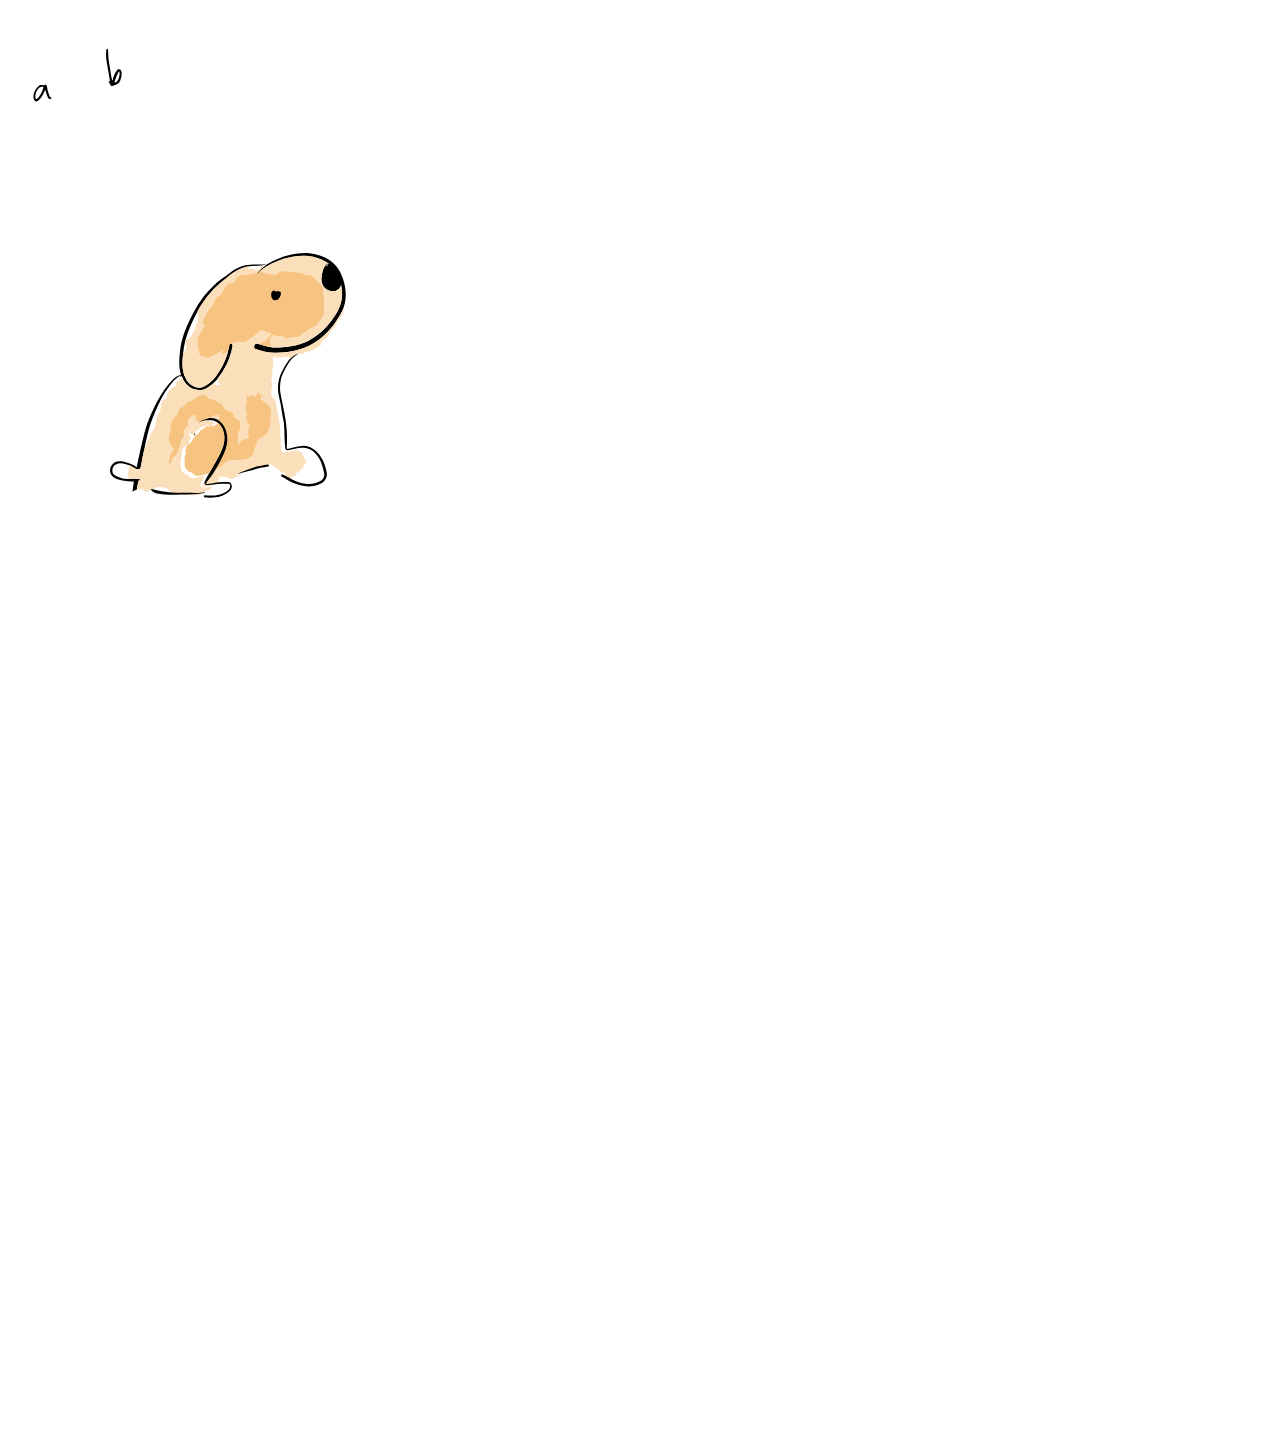
==== commit 33f8d0e1: "added text container" ====
--- a/cartoonist/index.html
+++ b/cartoonist/index.html
@@ -8,7 +8,17 @@
       padding: 0; 
       margin: 0;
       background: #FFF;
-    } 
+    }
+    .svg-container svg {
+      max-width: 100%;
+      max-height: 100%;
+      transform: scale(0.60);
+    }
+    .text-container svg {
+      max-width: 100%;
+      max-height: 100%;
+      transform: scale(0.30);
+    }
   </style>
   <script language="javascript" type="text/javascript" src="libraries/Snap.svg-0.4.1/dist/snap.svg-min.js"></script>
 </head>
@@ -16,6 +26,8 @@
   <?xml version="1.0" encoding="UTF-8" ?>
   <!DOCTYPE svg PUBLIC "-//W3C//DTD SVG 1.1//EN" "http://www.w3.org/Graphics/SVG/1.1/DTD/svg11.dtd">
   <?xml version="1.0" encoding="UTF-8" ?>
+  <div id="text-container" class="text-container">
+  </div>
   <div class="svg-container">
   <svg id="dog" width="352pt" height="488" viewBox="0 0 352 366" xmlns="http://www.w3.org/2000/svg"><path id="face" d="M225.29 29.31c13.03-5.99 27.29-9.92 41.72-9.4 15.23 1.33 31.61 7.61 39.55 21.51 8.32 14.76 11.38 33.43 4.61 49.39-6.72 14.3-16.74 27.22-29.19 37-15.16 11.99-34.91 16.71-53.93 16.95-8.87.45-17.41-2.31-25.79-4.82-2.25-.78-2.7-4.16-1.02-5.66 1.11-1.38 3.09-.75 4.56-.48 4.05 1.22 8.12 2.37 12.26 3.25 5.55.97 11.24 1.47 16.87.88 12.03-1.04 24.28-3.33 34.94-9.28 10.81-5.92 19.97-14.56 27.31-24.4 6.41-8.21 11.64-17.78 12.89-28.26.69-5.31-.3-10.6-.96-15.85-1.26 3.35-3.6 6.55-7.23 7.49-5.07 1-10.59-.85-14.08-4.67-2.71-3.67-3.96-8.38-3.13-12.89.88-5.99 2.02-12.92 7.16-16.8l2.26.15c-6.13-3.99-12.87-7.08-20.04-8.63-8.47-2.28-17.35-1.26-25.89.03-14.6 2.48-28.42 8.86-40.28 17.64-1.37 1.31-2.11 3.06-2.92 4.72.18-1.25.35-2.49.52-3.74 2.63-2.75 5.4-5.37 8.55-7.52.9-.7 2.17-1.06 2.63-2.22 3.11-.88 5.61-3.22 8.63-4.39z"/><path id="topOfNose" fill="#fbdfbb" d="M207.88 42.46c11.86-8.78 25.68-15.16 40.28-17.64 8.54-1.29 17.42-2.31 25.89-.03 7.17 1.55 13.91 4.64 20.04 8.63l-2.26-.15c-5.14 3.88-6.28 10.81-7.16 16.8-.83 4.51.42 9.22 3.13 12.89-3.73-.18-4.72-4.31-7.19-6.39-3.21-2.81-5.97-6.07-9.05-9.01-1.76.13-3.53.33-5.29.21-3.11-.92-5.79-3.27-9.19-3.04-6.37-.91-12.77-1.48-19.14-2.32-4.07.68-8.83 1.47-11.1 5.37-5.98-2.91-13.46-1.29-18.96-5.32z"/><path id="earandtail" d="M195.12 34.64c6.9-.62 13.87-.14 20.79-.33l-1.19.32c-1.09.26-2.18.5-3.28.72-6.42.74-12.92.57-19.31 1.65-10.15 1.9-18.82 8.08-26.67 14.46-15.14 11.01-27.41 25.73-36.27 42.16-6.06 11.57-11.78 23.46-14.92 36.19-.02.07-.05.22-.07.29-1.31 5.12-2.06 10.35-2.63 15.6-1.24 10.48-1.91 21.74 3.37 31.31 3.52 7.98 13 13.34 21.56 10.59 5.54-2.38 10.09-6.62 14.24-10.9 7.91-9.89 13.91-21.41 16.98-33.73.73-3.04 1.27-6.12 2.09-9.15.76-.25 1.53-.51 2.29-.78 1.18 1.06 1.57 2.34 1.18 3.85-2.83 15.08-9.54 29.44-19.35 41.24-1.16 1.26-2.37 2.47-3.59 3.67-5.77 5.3-12.96 11.03-21.37 9.27-8.69-.8-15.3-7.77-18.59-15.42-.12-.48-.37-1.44-.49-1.92l-1.31 1.35c-.2-.38-.6-1.12-.8-1.5-8.19 4.38-12.82 12.79-18.41 19.83-6.44 10.44-11.64 21.66-15.97 33.13-5.17 12.32-7.51 25.56-10.28 38.57-2.05 8.09-3.03 16.42-4.99 24.54-1.74.14-3.48.35-5.23.29-2.68-1.18-5.05-2.97-7.74-4.16-5.44-1.59-11.54-4.36-17.12-1.85-4.9 1.96-6.64 9.25-2.94 13.09 1.86 2.14 4.84 2.57 7.28 3.75 3.58 1.74 7.62 1.85 11.52 1.74 4.57-.26 9.15-.41 13.71.23l.2 1.45c-.55.23-1.66.7-2.22.93-.6 3.29-1.13 6.6-1.82 9.87l-.14.63c-1.92.71-3.67 1.76-5.41 2.83.42-4.32 1.34-8.58 1.77-12.91-7.49.21-15.13-.66-22.17-3.31-3.17-1.14-5.86-3.6-7.07-6.76-1.79-5.14.57-11.6 5.6-13.93 2.72-1.54 5.99-1.48 9-1.18 6.4 1.38 12.94 3.35 18.17 7.44.8-3.73 1.52-7.47 2.31-11.2 3.16-14.26 6.11-28.61 10.56-42.54 6.34-16.79 14.07-33.26 25.01-47.57 5.03-5.48 9.67-12.8 17.66-13.92-2-5.62-2.31-11.65-2.32-17.55.39-8.04.99-16.12 2.91-23.96 3.45-14.57 10.01-28.18 17.38-41.14 4.32-7.13 8.89-14.18 14.46-20.41 5.67-5.68 10.92-11.86 17.5-16.53 3.72-2.64 7.31-5.46 11.02-8.11 7.13-5.71 15.91-9.72 25.11-10.23z"/><path id="ear" fill="#fbdfbb" d="M290.48 36.41c.17-1.45.98-2.24 2.43-2.37-.23 1.41-1.03 2.2-2.43 2.37zM211.44 35.35c1.1-.22 2.19-.46 3.28-.72l-.69 1.29c-3.15 2.15-5.92 4.77-8.55 7.52-4.11 2.67-9.14 2.03-13.57 3.75-2.37 1.18-4.85-.22-7.29-.12-4.03 1.57-7.64 4.54-8.7 8.89-2.75 1.92-6.67 1.33-9.31 3.55-3.44 2.92-4.99 7.27-6.78 11.26-1.33 1.74-3.59 2.44-5.22 3.86-3.32 3.03-4.29 7.65-6.7 11.29-5.69 5.98-9.96 13.25-12.49 21.12 1.05 1.16 2.09 2.32 3.15 3.49-3.2 5.24-6.82 10.33-8.93 16.13-.17 4.46-.83 9.25 1.28 13.38.7 1.23-.07 2.58-.27 3.84 1.02 1.77 2.09 3.51 3.21 5.23 3.12.21 6.13 1.08 8.92 2.47 2.62-2.46 6.39-2.63 9.39-4.4 3.51-1.62 6.18-4.56 9.72-6.12-.85 1.85-2.19 3.64-1.96 5.79 3.08-.1 5.48-2.06 7.79-3.88-3.07 12.32-9.07 23.84-16.98 33.73-4.15 4.28-8.7 8.52-14.24 10.9-8.56 2.75-18.04-2.61-21.56-10.59-5.28-9.57-4.61-20.83-3.37-31.31 1.36-1.97 2.96-3.82 3.94-6.02.44-3.25-.26-6.52-1.31-9.58.02-.07.05-.22.07-.29 2.13-1.47 4.55-2.42 6.7-3.83 1.21-2.98 2.13-6.14 4.27-8.63 2.22-2.52 1.69-6.14 3.04-9.06.87-2.42 2.8-4.65 2.34-7.36-.22-2.48-.89-4.89-1.43-7.31 8.86-16.43 21.13-31.15 36.27-42.16 7.85-6.38 16.52-12.56 26.67-14.46l1.96 2.32c1.65.05 3.3.06 4.94.26 1.79.15 3.08 1.95 4.9 1.82 2.85-1.53 5.24-3.77 7.51-6.05z"/><path id="faceblob" fill="#f7c380" d="M204.96 47.18c.81-1.66 1.55-3.41 2.92-4.72 5.5 4.03 12.98 2.41 18.96 5.32 2.27-3.9 7.03-4.69 11.1-5.37 6.37.84 12.77 1.41 19.14 2.32 3.4-.23 6.08 2.12 9.19 3.04 1.76.12 3.53-.08 5.29-.21 3.08 2.94 5.84 6.2 9.05 9.01 2.47 2.08 3.46 6.21 7.19 6.39-.5 2.62-1.29 5.18-1.6 7.83.6 1.83 1.7 3.45 2.31 5.28.24 4.09-.27 8.19-.99 12.21-.45 2.7 1.84 5.35.6 7.98-.9 2.79-2.58 5.22-4.66 7.25-2.2 2.22-2.81 5.65-5.43 7.5-3.54 2.68-8.2 3.38-11.53 6.42-5.01 2.98-9.04 8.67-15.44 8.34-3.48-.41-6.89.25-10.1 1.62-1.39-.97-2.72-2.05-4.22-2.84-2.83-.55-5.71.33-8.57.16-1.49-.67-2.76-1.71-4.09-2.62-1.35 1.85-2.94 3.64-3.54 5.9-.5 2.66.59 5.25 1.18 7.81-1.22.43-2.44.86-3.66 1.25-4.14-.88-8.21-2.03-12.26-3.25 3.16-1.87 6.6-3.21 9.69-5.19 2.5-2.21 4.16-5.18 6.14-7.82-4.31-1.05-8.33-2.99-12.52-4.36-2.55.76-4.1 3.05-5.86 4.86-2.19 2.55-5.33 3.91-7.87 6.04-1.87 1.44-3.56 3.22-5.8 4.09-3.35.92-6.8-.85-10.15.06-2.43.64-5.1.19-7.33 1.56-.76.27-1.53.53-2.29.78-.82 3.03-1.36 6.11-2.09 9.15-2.31 1.82-4.71 3.78-7.79 3.88-.23-2.15 1.11-3.94 1.96-5.79-3.54 1.56-6.21 4.5-9.72 6.12-3 1.77-6.77 1.94-9.39 4.4-2.79-1.39-5.8-2.26-8.92-2.47-1.12-1.72-2.19-3.46-3.21-5.23.2-1.26.97-2.61.27-3.84-2.11-4.13-1.45-8.92-1.28-13.38 2.11-5.8 5.73-10.89 8.93-16.13-1.06-1.17-2.1-2.33-3.15-3.49 2.53-7.87 6.8-15.14 12.49-21.12 2.41-3.64 3.38-8.26 6.7-11.29 1.63-1.42 3.89-2.12 5.22-3.86 1.79-3.99 3.34-8.34 6.78-11.26 2.64-2.22 6.56-1.63 9.31-3.55 1.06-4.35 4.67-7.32 8.7-8.89 2.44-.1 4.92 1.3 7.29.12 4.43-1.72 9.46-1.08 13.57-3.75-.17 1.25-.34 2.49-.52 3.74zM302.17 45.33c.72.45.72.45 0 0z"/><path id="eye" d="M215.63 61.97c1.08-1.98 2.94-4.21 5.35-4.28 3.32 1.79 4.46 5.91 4.09 9.44-1.11 1.44-1.89 3.78-4.05 3.82-3.33.54-5.86-2.01-7.74-4.37-.5-1.83-.67-5.95 2.35-4.61z"/><path id="frontface" fill="#fbdfbb" d="M301.88 67.63c3.63-.94 5.97-4.14 7.23-7.49.66 5.25 1.65 10.54.96 15.85-1.25 10.48-6.48 20.05-12.89 28.26-7.34 9.84-16.5 18.48-27.31 24.4-10.66 5.95-22.91 8.24-34.94 9.28-5.63.59-11.32.09-16.87-.88 1.22-.39 2.44-.82 3.66-1.25-.59-2.56-1.68-5.15-1.18-7.81.6-2.26 2.19-4.05 3.54-5.9 1.33.91 2.6 1.95 4.09 2.62 2.86.17 5.74-.71 8.57-.16 1.5.79 2.83 1.87 4.22 2.84 3.21-1.37 6.62-2.03 10.1-1.62 6.4.33 10.43-5.36 15.44-8.34 3.33-3.04 7.99-3.74 11.53-6.42 2.62-1.85 3.23-5.28 5.43-7.5 2.08-2.03 3.76-4.46 4.66-7.25 1.24-2.63-1.05-5.28-.6-7.98.72-4.02 1.23-8.12.99-12.21-.61-1.83-1.71-3.45-2.31-5.28.31-2.65 1.1-5.21 1.6-7.83 3.49 3.82 9.01 5.67 14.08 4.67z"/><path id="bodyandchin" fill="#fbdfbb" d="M281.98 127.81c12.45-9.78 22.47-22.7 29.19-37 .79 1.37 2.19 3.51.31 4.68-2.54 1.73-2.78 5.05-5.03 6.98-2.52 2.56-2.61 6.54-4.87 9.3-3.04 3.7-6.92 6.83-8.92 11.28-1.25 3.49-5.15 4.67-7.56 7.18-1.12 2.14-.65 5.41-3.26 6.59-4.98 2.95-10.31 5.47-15.99 6.72-1.98.35-3.54 1.66-5.15 2.76-3.53-1.54-7.26-.16-9.08 3.19-.26.01-.78.02-1.04.03-1.47-.16-2.79.47-4.06 1.09-3.23.03-6.43-1.14-9.65-.41-4.08.32-8.94 1.68-12.16-1.65-1.31 4.84-.89 9.69 0 14.55-.88 1.06-1.75 2.15-2.61 3.23 3.95 4.95-2.05 10.43.09 15.7 1.95 5.65-2.33 11.43-.01 17.03.31 2.29 2.68 2.9 4.36 3.94 2.72 10.49 3.59 21.35 5.93 31.93 1.17 10.62.48 21.36 1.77 31.98.25 1.62 2.09 2.79 3.69 2.59 5.94-.59 11.56-3.1 17.61-3.01.77 2.19 2.91 2.08 4.8 2.12-.16 4.41 2.51 8.19 5.3 11.35-.1 1.2-.21 2.42-.74 3.52-.79-.04-1.57-.08-2.36-.11.68 4.84-4.37 7.23-6.67 10.75-.89.2-1.78.39-2.68.58-.38 1.13-.74 2.27-1.1 3.42-2.44.83-4.94 1.68-6.91 3.43-1.89-.08-3.67-.71-5.41-1.41-.62-1.72-1.2-3.46-1.72-5.21-3.15-.5-5.73-1.99-7.12-4.94-4.65-1.66-7.67-6.35-12.92-6.55-.78 1.06-1.56 2.11-2.34 3.17-5.37.7-11.63-1.22-15.92 3.08-6.85 2.02-13.47 4.7-20.21 7.06-1.78.55-3.34 1.58-4.79 2.73 3.28-1.37 6.77-2.09 10.22-2.92-2.85 2.74-7.01 3.23-10.41 5.06-3 1.74-6.38.26-9.14-1.2-2.55-1.51-5.59-.43-8.36-1.06.22 4.27-3.03 7.19-5.45 10.25-5.46.34-10.78 2.24-16.26 1.99.33-2.35 2-4.09 3.42-5.85 3.74-4.41 6.72-9.38 9.65-14.35 1.89-.38 3.77-.77 5.66-1.16.22-.58.45-1.15.67-1.72 2.05-.08 4.1-.62 5.33-2.4 2.62-3.37 6.34-5.49 10.11-7.32 4.97 1.65 9.83-.8 14.82-.39 5.76.36 11.92-2.55 14.63-7.76 1.5-2.78.23-6.3 2.24-8.87 1.99-2.93 2.5-6.53 4.23-9.58 2.82-1.54 6.49-1.8 8.48-4.64 2.49-3.27 4.78-6.94 5.78-10.95-.47-6.87 1.48-13.62 1.67-20.44-2.46-6.24-8.38-9.83-13.73-13.32.93-1.29 1.86-2.58 2.79-3.86-2.67-.81-4.8-2.73-5.29-5.58-1.45 2.02-2.86 4.05-4.2 6.14-1.03-1.04-2.06-2.08-3.08-3.13-1.56 3.58-5.6 1.65-8.36 1.02.56 2.85 2.14 5.79 1.05 8.71-.58 2.02-1.48 3.95-1.92 6.01.3 3.97 2.74 7.8 1.43 11.83-1.1 4.48 1.46 8.69 3.77 12.32-.81 2.3-1.85 4.57-2.15 7.01-.01 2.79.99 5.45 1.57 8.14-3.44.79-7.27 1.05-10.08 3.4-1.46 1.69-2.39 3.76-3.82 5.47-.05-4.51 1.05-8.98.31-13.48-.81-3.11 2.23-5.09 2.99-7.79-.34-3.08-.76-6.15-.8-9.25-2.13-1.32-4.37-2.5-6.26-4.16-1.58-1.94-.84-5.33-3.23-6.71-2.31-1.42-5.16-1.33-7.6-2.41-2.5-1.94-3.25-5.23-5.22-7.59-2.98-1.34-5.66-3.17-8.34-5-2.65-.86-5.45-1.11-8.17-1.7-1.17-1.63-2.37-3.24-3.58-4.84-3.38.13-6.84.38-9.99 1.7-3.09 1.78-5.45 4.78-9 5.76-2.08.91-4.87.98-6.12 3.14-.97 1.28-1.71 2.75-2.86 3.88-1.73 1.05-3.71 1.66-5.36 2.84-2.33 2.47-1.22 6.81-4.25 8.84-3.47 2.87-5.95 6.89-6.62 11.38-.99 3.75.27 7.79-1.25 11.42-1.61 3.83-1.54 8.34.21 12.11 1.14 2.45 3.21 4.29 4.7 6.52-.84 3.87-4.37 6.61-6.21 10.09.8.32 1.61.65 2.43.99-.95 1.53-1.9 3.05-2.86 4.58 1.73 2.13 2.67 4.67 2.48 7.44.33-3.19.69-6.45 2.05-9.39 1.71-3.87 6.3-5.67 7.44-9.88 1.53-4.49 3.83-8.73 4.54-13.46.23-2.62 2.13-4.52 3.68-6.48-.32-2.2-.59-4.41-.8-6.62 1.65-1.86 3.57-3.54 4.9-5.65.51-2.91.27-6.02 1.61-8.72 1.22-2.36 3.33-4.05 5.23-5.83 3.3 1.21 2.75 5.04 4.18 7.61 1.12 1.07 2.79 1.23 4.16 1.87-5.88 2.4-11.94 6.76-13.23 13.37-.61 2.57.49 4.83 2.4 6.48l-.04.42c-2.27 1.32-2.47 4.06-3.58 6.18-2.08 2.31-5.02 3.68-7.01 6.1-.91 1.88-.06 4.29-1.45 6.02.26.93.51 1.86.78 2.79-2.53 4.99-2.02 10.72-1.64 16.11.21 3.65 3.53 5.71 5.88 8.04.64-.08 1.29-.15 1.93-.22 2.78 1.88 5.16 5.64 8.98 4.78 4.6-.57 8.98-2.25 13.55-3.05-2.1 3.69-4.47 7.31-5.73 11.4-.42 2.25 1.94 3.31 3.81 3.3 3.31-.19 6.59-.72 9.88-1.15-.5 1.35-.53 3.13-1.96 3.9-3.14 1.36-6.46 2.24-9.67 3.41-.44.75-.89 1.51-1.34 2.26-7.54 2-15.5.91-23.22.97-3.09-1.21-6.35-1.78-9.61-2.28-4.23-.81-7.38-3.95-10.63-6.52-4.54-.72-10.25-3.01-14.08.59-2.53 2.41-6.28 1.88-9.18 3.59-.47.19-.92.42-1.36.69-.26.19-.78.58-1.04.77-.92-1.23-1.79-2.52-2.92-3.57-2.61-1.07-5.46-.39-8.16-.93.69-3.27 1.22-6.58 1.82-9.87.56-.23 1.67-.7 2.22-.93l-.2-1.45c-4.56-.64-9.14-.49-13.71-.23-2.67-4.15-.34-8.68-.25-13.1.03-1.37.92-2.47 1.51-3.63 2.69 1.19 5.06 2.98 7.74 4.16 1.75.06 3.49-.15 5.23-.29 1.96-8.12 2.94-16.45 4.99-24.54 1.35-2.23 2.84-4.44 3.28-7.05.6-3.64 3.7-6.28 4-10 .2-4.21 4.68-6.22 5.68-10.12 1.83-4.13.89-8.85 2.76-12.96.95-2.93 3.07-5.26 4.24-8.07 1.03-4.33.62-9.07 2.8-13.06 1.6-1.18 3.51-1.84 5.3-2.67.72-3.05.82-6.48 2.88-9.01 2.09-2.68 5.33-3.98 8.21-5.59.36-1.73.62-3.49 1.23-5.16 2.15-2.08 4.74-3.67 6.88-5.77 3.29 7.65 9.9 14.62 18.59 15.42 8.41 1.76 15.6-3.97 21.37-9.27.25.78.75 2.33 1.01 3.11 2.34.28 4.91.99 6.93-.68-1.51-1.99-2.97-4.02-4.35-6.1 9.81-11.8 16.52-26.16 19.35-41.24.39-1.51 0-2.79-1.18-3.85 2.23-1.37 4.9-.92 7.33-1.56 3.35-.91 6.8.86 10.15-.06 2.24-.87 3.93-2.65 5.8-4.09 2.54-2.13 5.68-3.49 7.87-6.04 1.76-1.81 3.31-4.1 5.86-4.86 4.19 1.37 8.21 3.31 12.52 4.36-1.98 2.64-3.64 5.61-6.14 7.82-3.09 1.98-6.53 3.32-9.69 5.19-1.47-.27-3.45-.9-4.56.48-1.68 1.5-1.23 4.88 1.02 5.66 8.38 2.51 16.92 5.27 25.79 4.82 19.02-.24 38.77-4.96 53.93-16.95z"/><path id="frontleg" d="M246.52 150.61c1.27-.62 2.59-1.25 4.06-1.09-9.14 3.67-13.49 13.08-17.8 21.24-4.56 7.54-5.34 16.66-4.84 25.26 2.97 18.02 8.23 35.74 8.47 54.08.3 5.58-.1 11.16-.25 16.74.24.31.71.93.95 1.24 6.63-1.04 12.9-3.98 19.7-4 5.91-.34 11.4 2.57 15.67 6.44 7.67 6.65 11.53 16.57 13.5 26.3 1.48 5.66-1.74 11.77-6.94 14.23-11.19 6.07-24.92 4.25-36.04-1.04-4.79-2.37-9.18-5.47-13.95-7.89.14-.64.41-1.91.55-2.55 7.88 2.5 14.46 8.22 22.6 10.22 8.41 2.73 18.08 2.77 25.92-1.67 3.66-1.8 5.61-6.28 4.72-10.2-1.84-10.05-5.61-20.4-13.74-27.07-3.89-2.85-8.68-4.71-13.56-4.36-6.05-.09-11.67 2.42-17.61 3.01-1.6.2-3.44-.97-3.69-2.59-1.29-10.62-.6-21.36-1.77-31.98-2.34-10.58-3.21-21.44-5.93-31.93-2.82-11.72-1.14-24.75 5.34-35.02 3.74-6.56 7.64-13.79 14.64-17.37z"/><path id="stomach" fill="#f7c380" d="M201.61 199.55c1.34-2.09 2.75-4.12 4.2-6.14.49 2.85 2.62 4.77 5.29 5.58-.93 1.28-1.86 2.57-2.79 3.86 5.35 3.49 11.27 7.08 13.73 13.32-.19 6.82-2.14 13.57-1.67 20.44-1 4.01-3.29 7.68-5.78 10.95-1.99 2.84-5.66 3.1-8.48 4.64-1.73 3.05-2.24 6.65-4.23 9.58-2.01 2.57-.74 6.09-2.24 8.87-2.71 5.21-8.87 8.12-14.63 7.76-4.99-.41-9.85 2.04-14.82.39-3.77 1.83-7.49 3.95-10.11 7.32-1.23 1.78-3.28 2.32-5.33 2.4-.22.57-.45 1.14-.67 1.72-1.89.39-3.77.78-5.66 1.16 6.49-12.22 14.79-25.02 13.27-39.49-.94-6.22-2.86-12.77-7.66-17.15.09-3.44 1.03-6.77 2.77-9.74-2.25.16-4.53.39-6.6 1.36-3.97 1.8-8.33 2.25-12.5 3.38-1.8.46-3.56 1.09-5.29 1.78-1.37-.64-3.04-.8-4.16-1.87-1.43-2.57-.88-6.4-4.18-7.61-1.9 1.78-4.01 3.47-5.23 5.83-1.34 2.7-1.1 5.81-1.61 8.72-1.33 2.11-3.25 3.79-4.9 5.65.21 2.21.48 4.42.8 6.62-1.55 1.96-3.45 3.86-3.68 6.48-.71 4.73-3.01 8.97-4.54 13.46-1.14 4.21-5.73 6.01-7.44 9.88-1.36 2.94-1.72 6.2-2.05 9.39.19-2.77-.75-5.31-2.48-7.44.96-1.53 1.91-3.05 2.86-4.58-.82-.34-1.63-.67-2.43-.99 1.84-3.48 5.37-6.22 6.21-10.09-1.49-2.23-3.56-4.07-4.7-6.52-1.75-3.77-1.82-8.28-.21-12.11 1.52-3.63.26-7.67 1.25-11.42.67-4.49 3.15-8.51 6.62-11.38 3.03-2.03 1.92-6.37 4.25-8.84 1.65-1.18 3.63-1.79 5.36-2.84 1.15-1.13 1.89-2.6 2.86-3.88 1.25-2.16 4.04-2.23 6.12-3.14 3.55-.98 5.91-3.98 9-5.76 3.15-1.32 6.61-1.57 9.99-1.7 1.21 1.6 2.41 3.21 3.58 4.84 2.72.59 5.52.84 8.17 1.7 2.68 1.83 5.36 3.66 8.34 5 1.97 2.36 2.72 5.65 5.22 7.59 2.44 1.08 5.29.99 7.6 2.41 2.39 1.38 1.65 4.77 3.23 6.71 1.89 1.66 4.13 2.84 6.26 4.16.04 3.1.46 6.17.8 9.25-.76 2.7-3.8 4.68-2.99 7.79.74 4.5-.36 8.97-.31 13.48 1.43-1.71 2.36-3.78 3.82-5.47 2.81-2.35 6.64-2.61 10.08-3.4-.58-2.69-1.58-5.35-1.57-8.14.3-2.44 1.34-4.71 2.15-7.01-2.31-3.63-4.87-7.84-3.77-12.32 1.31-4.03-1.13-7.86-1.43-11.83.44-2.06 1.34-3.99 1.92-6.01 1.09-2.92-.49-5.86-1.05-8.71 2.76.63 6.8 2.56 8.36-1.02 1.02 1.05 2.05 2.09 3.08 3.13z"/><path id="crookOfLeg" fill="#fbdfbb" d="M150.2 226.38c2.07-.97 4.35-1.2 6.6-1.36-1.74 2.97-2.68 6.3-2.77 9.74-4.11-4.31-10.51-6.27-16.33-5 4.17-1.13 8.53-1.58 12.5-3.38z"/><path id="hindleg" d="M132.41 231.54c1.73-.69 3.49-1.32 5.29-1.78 5.82-1.27 12.22.69 16.33 5 4.8 4.38 6.72 10.93 7.66 17.15 1.52 14.47-6.78 27.27-13.27 39.49-2.93 4.97-5.91 9.94-9.65 14.35-1.42 1.76-3.09 3.5-3.42 5.85 5.48.25 10.8-1.65 16.26-1.99 4.07-.41 8.2-.69 12.29-.32 4.48 1.54 4.53 7.99 1.29 10.85-8.28 8.49-21.36 9.46-32.5 8.23-.06-.47-.19-1.42-.25-1.89.32-.18.97-.53 1.29-.71 10.09 1.39 21.38.01 29.46-6.67 2.12-1.67 2.62-4.46 1.92-6.96-.54-.19-1.63-.56-2.17-.74-5.33 0-10.69.16-16 .71-3.29.43-6.57.96-9.88 1.15-1.87.01-4.23-1.05-3.81-3.3 1.26-4.09 3.63-7.71 5.73-11.4 6.23-10.87 13.2-21.48 17.5-33.32 3.31-9.58 2.22-21.62-5.16-29.04-3.51-3.2-8.74-5.32-13.41-3.67-5.81 1.47-11.86 3.88-15.51 8.88-1.5 2.23-3.02 5.15-1.66 7.81l.99.59c-.04.39-.11 1.18-.15 1.58-1.91-1.65-3.01-3.91-2.4-6.48 1.29-6.61 7.35-10.97 13.23-13.37z"/><path id="drumstick" fill="#fbdfbb" d="M137.91 232.53c4.67-1.65 9.9.47 13.41 3.67-2.62.77-5.15 1.91-6.96 4.01l-2.32-2.2c-.7.8-1.39 1.61-2.08 2.42-1.02-.36-2.03-.72-3.05-1.08-2.55 2.1-5.45 3.68-8.29 5.34-1.74 1.74-3.03 3.87-4.59 5.77-.77-.21-1.53-.43-2.3-.65l-.99-.59c-1.36-2.66.16-5.58 1.66-7.81 3.65-5 9.7-7.41 15.51-8.88z"/><path id="thigh" fill="#f7c380" d="M144.36 240.21c1.81-2.1 4.34-3.24 6.96-4.01 7.38 7.42 8.47 19.46 5.16 29.04-4.3 11.84-11.27 22.45-17.5 33.32-4.57.8-8.95 2.48-13.55 3.05-3.82.86-6.2-2.9-8.98-4.78-.64.07-1.29.14-1.93.22-2.35-2.33-5.67-4.39-5.88-8.04-.38-5.39-.89-11.12 1.64-16.11-.27-.93-.52-1.86-.78-2.79 1.39-1.73.54-4.14 1.45-6.02 1.99-2.42 4.93-3.79 7.01-6.1 1.11-2.12 1.31-4.86 3.58-6.18l.04-.42c.04-.4.11-1.19.15-1.58.77.22 1.53.44 2.3.65 1.56-1.9 2.85-4.03 4.59-5.77 2.84-1.66 5.74-3.24 8.29-5.34 1.02.36 2.03.72 3.05 1.08.69-.81 1.38-1.62 2.08-2.42l2.32 2.2z"/><path id="bottomline" d="M199.75 289.69c4.62-.67 9.1-2.19 13.78-2.44.1.55.3 1.63.4 2.17-3.7 1.36-7.72 1.18-11.5 2.23-5.82 1.62-11.66 3.21-17.46 4.91-3.45.83-6.94 1.55-10.22 2.92 1.45-1.15 3.01-2.18 4.79-2.73 6.74-2.36 13.36-5.04 20.21-7.06z"/><path id="butt" d="M65.89 318.72c.44-.27.89-.5 1.36-.69 6.39 1.46 12.79 2.99 19.31 3.73 8.02 1.13 16.13.69 24.19.89 7.72-.06 15.68 1.03 23.22-.97-.31 1.32-2.06 1.31-3.12 1.71-9.21 1.54-18.57 1.62-27.89 1.6-10.19.63-20.46.11-30.5-1.79-2.81-.38-4.54-2.79-6.57-4.48z"/></svg>
   </div>
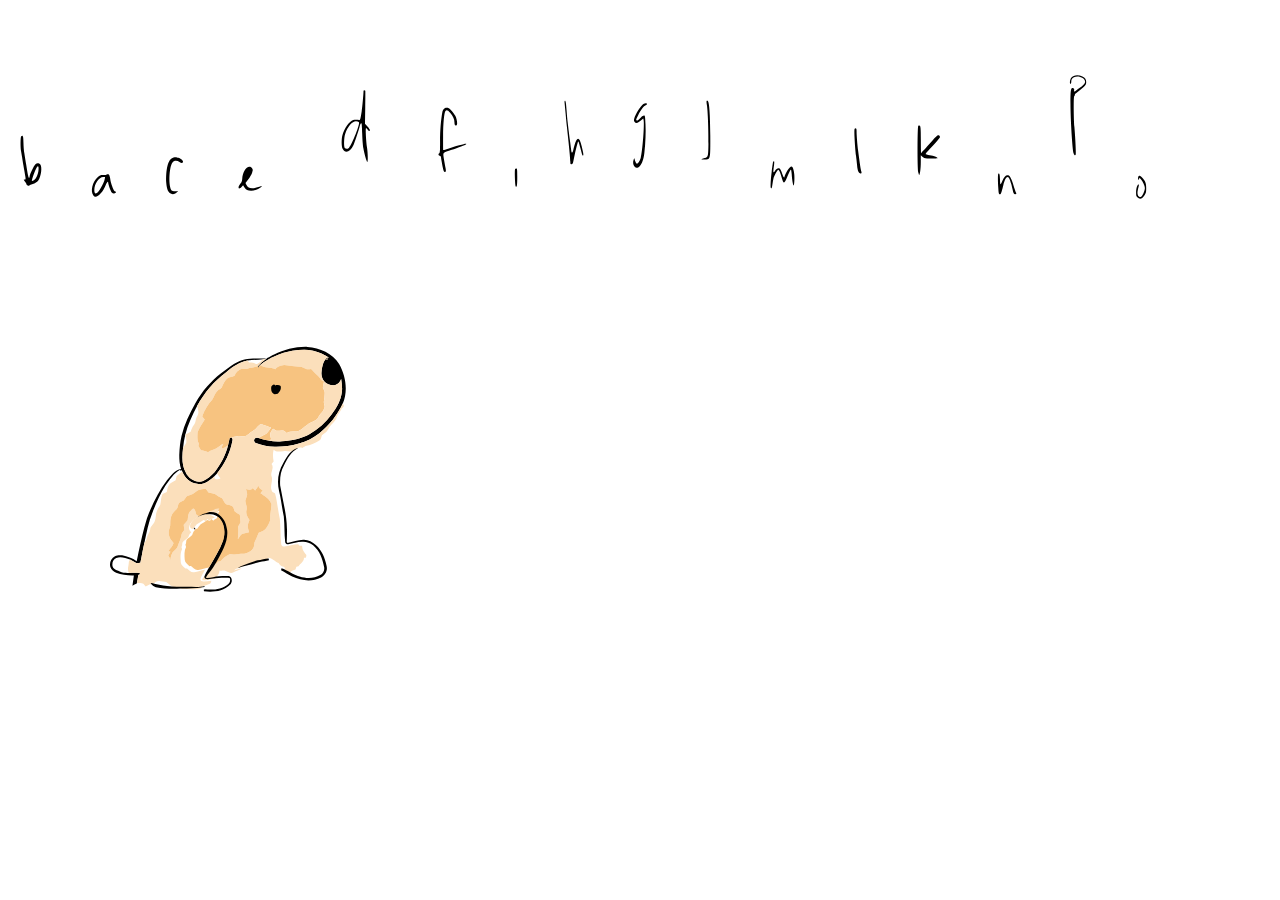
==== commit 486cc09b: "adding letters to canvas" ====
--- a/cartoonist/index.html
+++ b/cartoonist/index.html
@@ -17,7 +17,9 @@
     .text-container svg {
       max-width: 100%;
       max-height: 100%;
-      transform: scale(0.30);
+      transform: scale(0.40);
+      margin: 0;
+      padding: 0;
     }
   </style>
   <script language="javascript" type="text/javascript" src="libraries/Snap.svg-0.4.1/dist/snap.svg-min.js"></script>
@@ -28,7 +30,7 @@
   <?xml version="1.0" encoding="UTF-8" ?>
   <div id="text-container" class="text-container">
   </div>
-  <div class="svg-container">
+  <div id="dog-container" class="svg-container">
   <svg id="dog" width="352pt" height="488" viewBox="0 0 352 366" xmlns="http://www.w3.org/2000/svg"><path id="face" d="M225.29 29.31c13.03-5.99 27.29-9.92 41.72-9.4 15.23 1.33 31.61 7.61 39.55 21.51 8.32 14.76 11.38 33.43 4.61 49.39-6.72 14.3-16.74 27.22-29.19 37-15.16 11.99-34.91 16.71-53.93 16.95-8.87.45-17.41-2.31-25.79-4.82-2.25-.78-2.7-4.16-1.02-5.66 1.11-1.38 3.09-.75 4.56-.48 4.05 1.22 8.12 2.37 12.26 3.25 5.55.97 11.24 1.47 16.87.88 12.03-1.04 24.28-3.33 34.94-9.28 10.81-5.92 19.97-14.56 27.31-24.4 6.41-8.21 11.64-17.78 12.89-28.26.69-5.31-.3-10.6-.96-15.85-1.26 3.35-3.6 6.55-7.23 7.49-5.07 1-10.59-.85-14.08-4.67-2.71-3.67-3.96-8.38-3.13-12.89.88-5.99 2.02-12.92 7.16-16.8l2.26.15c-6.13-3.99-12.87-7.08-20.04-8.63-8.47-2.28-17.35-1.26-25.89.03-14.6 2.48-28.42 8.86-40.28 17.64-1.37 1.31-2.11 3.06-2.92 4.72.18-1.25.35-2.49.52-3.74 2.63-2.75 5.4-5.37 8.55-7.52.9-.7 2.17-1.06 2.63-2.22 3.11-.88 5.61-3.22 8.63-4.39z"/><path id="topOfNose" fill="#fbdfbb" d="M207.88 42.46c11.86-8.78 25.68-15.16 40.28-17.64 8.54-1.29 17.42-2.31 25.89-.03 7.17 1.55 13.91 4.64 20.04 8.63l-2.26-.15c-5.14 3.88-6.28 10.81-7.16 16.8-.83 4.51.42 9.22 3.13 12.89-3.73-.18-4.72-4.31-7.19-6.39-3.21-2.81-5.97-6.07-9.05-9.01-1.76.13-3.53.33-5.29.21-3.11-.92-5.79-3.27-9.19-3.04-6.37-.91-12.77-1.48-19.14-2.32-4.07.68-8.83 1.47-11.1 5.37-5.98-2.91-13.46-1.29-18.96-5.32z"/><path id="earandtail" d="M195.12 34.64c6.9-.62 13.87-.14 20.79-.33l-1.19.32c-1.09.26-2.18.5-3.28.72-6.42.74-12.92.57-19.31 1.65-10.15 1.9-18.82 8.08-26.67 14.46-15.14 11.01-27.41 25.73-36.27 42.16-6.06 11.57-11.78 23.46-14.92 36.19-.02.07-.05.22-.07.29-1.31 5.12-2.06 10.35-2.63 15.6-1.24 10.48-1.91 21.74 3.37 31.31 3.52 7.98 13 13.34 21.56 10.59 5.54-2.38 10.09-6.62 14.24-10.9 7.91-9.89 13.91-21.41 16.98-33.73.73-3.04 1.27-6.12 2.09-9.15.76-.25 1.53-.51 2.29-.78 1.18 1.06 1.57 2.34 1.18 3.85-2.83 15.08-9.54 29.44-19.35 41.24-1.16 1.26-2.37 2.47-3.59 3.67-5.77 5.3-12.96 11.03-21.37 9.27-8.69-.8-15.3-7.77-18.59-15.42-.12-.48-.37-1.44-.49-1.92l-1.31 1.35c-.2-.38-.6-1.12-.8-1.5-8.19 4.38-12.82 12.79-18.41 19.83-6.44 10.44-11.64 21.66-15.97 33.13-5.17 12.32-7.51 25.56-10.28 38.57-2.05 8.09-3.03 16.42-4.99 24.54-1.74.14-3.48.35-5.23.29-2.68-1.18-5.05-2.97-7.74-4.16-5.44-1.59-11.54-4.36-17.12-1.85-4.9 1.96-6.64 9.25-2.94 13.09 1.86 2.14 4.84 2.57 7.28 3.75 3.58 1.74 7.62 1.85 11.52 1.74 4.57-.26 9.15-.41 13.71.23l.2 1.45c-.55.23-1.66.7-2.22.93-.6 3.29-1.13 6.6-1.82 9.87l-.14.63c-1.92.71-3.67 1.76-5.41 2.83.42-4.32 1.34-8.58 1.77-12.91-7.49.21-15.13-.66-22.17-3.31-3.17-1.14-5.86-3.6-7.07-6.76-1.79-5.14.57-11.6 5.6-13.93 2.72-1.54 5.99-1.48 9-1.18 6.4 1.38 12.94 3.35 18.17 7.44.8-3.73 1.52-7.47 2.31-11.2 3.16-14.26 6.11-28.61 10.56-42.54 6.34-16.79 14.07-33.26 25.01-47.57 5.03-5.48 9.67-12.8 17.66-13.92-2-5.62-2.31-11.65-2.32-17.55.39-8.04.99-16.12 2.91-23.96 3.45-14.57 10.01-28.18 17.38-41.14 4.32-7.13 8.89-14.18 14.46-20.41 5.67-5.68 10.92-11.86 17.5-16.53 3.72-2.64 7.31-5.46 11.02-8.11 7.13-5.71 15.91-9.72 25.11-10.23z"/><path id="ear" fill="#fbdfbb" d="M290.48 36.41c.17-1.45.98-2.24 2.43-2.37-.23 1.41-1.03 2.2-2.43 2.37zM211.44 35.35c1.1-.22 2.19-.46 3.28-.72l-.69 1.29c-3.15 2.15-5.92 4.77-8.55 7.52-4.11 2.67-9.14 2.03-13.57 3.75-2.37 1.18-4.85-.22-7.29-.12-4.03 1.57-7.64 4.54-8.7 8.89-2.75 1.92-6.67 1.33-9.31 3.55-3.44 2.92-4.99 7.27-6.78 11.26-1.33 1.74-3.59 2.44-5.22 3.86-3.32 3.03-4.29 7.65-6.7 11.29-5.69 5.98-9.96 13.25-12.49 21.12 1.05 1.16 2.09 2.32 3.15 3.49-3.2 5.24-6.82 10.33-8.93 16.13-.17 4.46-.83 9.25 1.28 13.38.7 1.23-.07 2.58-.27 3.84 1.02 1.77 2.09 3.51 3.21 5.23 3.12.21 6.13 1.08 8.92 2.47 2.62-2.46 6.39-2.63 9.39-4.4 3.51-1.62 6.18-4.56 9.72-6.12-.85 1.85-2.19 3.64-1.96 5.79 3.08-.1 5.48-2.06 7.79-3.88-3.07 12.32-9.07 23.84-16.98 33.73-4.15 4.28-8.7 8.52-14.24 10.9-8.56 2.75-18.04-2.61-21.56-10.59-5.28-9.57-4.61-20.83-3.37-31.31 1.36-1.97 2.96-3.82 3.94-6.02.44-3.25-.26-6.52-1.31-9.58.02-.07.05-.22.07-.29 2.13-1.47 4.55-2.42 6.7-3.83 1.21-2.98 2.13-6.14 4.27-8.63 2.22-2.52 1.69-6.14 3.04-9.06.87-2.42 2.8-4.65 2.34-7.36-.22-2.48-.89-4.89-1.43-7.31 8.86-16.43 21.13-31.15 36.27-42.16 7.85-6.38 16.52-12.56 26.67-14.46l1.96 2.32c1.65.05 3.3.06 4.94.26 1.79.15 3.08 1.95 4.9 1.82 2.85-1.53 5.24-3.77 7.51-6.05z"/><path id="faceblob" fill="#f7c380" d="M204.96 47.18c.81-1.66 1.55-3.41 2.92-4.72 5.5 4.03 12.98 2.41 18.96 5.32 2.27-3.9 7.03-4.69 11.1-5.37 6.37.84 12.77 1.41 19.14 2.32 3.4-.23 6.08 2.12 9.19 3.04 1.76.12 3.53-.08 5.29-.21 3.08 2.94 5.84 6.2 9.05 9.01 2.47 2.08 3.46 6.21 7.19 6.39-.5 2.62-1.29 5.18-1.6 7.83.6 1.83 1.7 3.45 2.31 5.28.24 4.09-.27 8.19-.99 12.21-.45 2.7 1.84 5.35.6 7.98-.9 2.79-2.58 5.22-4.66 7.25-2.2 2.22-2.81 5.65-5.43 7.5-3.54 2.68-8.2 3.38-11.53 6.42-5.01 2.98-9.04 8.67-15.44 8.34-3.48-.41-6.89.25-10.1 1.62-1.39-.97-2.72-2.05-4.22-2.84-2.83-.55-5.71.33-8.57.16-1.49-.67-2.76-1.71-4.09-2.62-1.35 1.85-2.94 3.64-3.54 5.9-.5 2.66.59 5.25 1.18 7.81-1.22.43-2.44.86-3.66 1.25-4.14-.88-8.21-2.03-12.26-3.25 3.16-1.87 6.6-3.21 9.69-5.19 2.5-2.21 4.16-5.18 6.14-7.82-4.31-1.05-8.33-2.99-12.52-4.36-2.55.76-4.1 3.05-5.86 4.86-2.19 2.55-5.33 3.91-7.87 6.04-1.87 1.44-3.56 3.22-5.8 4.09-3.35.92-6.8-.85-10.15.06-2.43.64-5.1.19-7.33 1.56-.76.27-1.53.53-2.29.78-.82 3.03-1.36 6.11-2.09 9.15-2.31 1.82-4.71 3.78-7.79 3.88-.23-2.15 1.11-3.94 1.96-5.79-3.54 1.56-6.21 4.5-9.72 6.12-3 1.77-6.77 1.94-9.39 4.4-2.79-1.39-5.8-2.26-8.92-2.47-1.12-1.72-2.19-3.46-3.21-5.23.2-1.26.97-2.61.27-3.84-2.11-4.13-1.45-8.92-1.28-13.38 2.11-5.8 5.73-10.89 8.93-16.13-1.06-1.17-2.1-2.33-3.15-3.49 2.53-7.87 6.8-15.14 12.49-21.12 2.41-3.64 3.38-8.26 6.7-11.29 1.63-1.42 3.89-2.12 5.22-3.86 1.79-3.99 3.34-8.34 6.78-11.26 2.64-2.22 6.56-1.63 9.31-3.55 1.06-4.35 4.67-7.32 8.7-8.89 2.44-.1 4.92 1.3 7.29.12 4.43-1.72 9.46-1.08 13.57-3.75-.17 1.25-.34 2.49-.52 3.74zM302.17 45.33c.72.45.72.45 0 0z"/><path id="eye" d="M215.63 61.97c1.08-1.98 2.94-4.21 5.35-4.28 3.32 1.79 4.46 5.91 4.09 9.44-1.11 1.44-1.89 3.78-4.05 3.82-3.33.54-5.86-2.01-7.74-4.37-.5-1.83-.67-5.95 2.35-4.61z"/><path id="frontface" fill="#fbdfbb" d="M301.88 67.63c3.63-.94 5.97-4.14 7.23-7.49.66 5.25 1.65 10.54.96 15.85-1.25 10.48-6.48 20.05-12.89 28.26-7.34 9.84-16.5 18.48-27.31 24.4-10.66 5.95-22.91 8.24-34.94 9.28-5.63.59-11.32.09-16.87-.88 1.22-.39 2.44-.82 3.66-1.25-.59-2.56-1.68-5.15-1.18-7.81.6-2.26 2.19-4.05 3.54-5.9 1.33.91 2.6 1.95 4.09 2.62 2.86.17 5.74-.71 8.57-.16 1.5.79 2.83 1.87 4.22 2.84 3.21-1.37 6.62-2.03 10.1-1.62 6.4.33 10.43-5.36 15.44-8.34 3.33-3.04 7.99-3.74 11.53-6.42 2.62-1.85 3.23-5.28 5.43-7.5 2.08-2.03 3.76-4.46 4.66-7.25 1.24-2.63-1.05-5.28-.6-7.98.72-4.02 1.23-8.12.99-12.21-.61-1.83-1.71-3.45-2.31-5.28.31-2.65 1.1-5.21 1.6-7.83 3.49 3.82 9.01 5.67 14.08 4.67z"/><path id="bodyandchin" fill="#fbdfbb" d="M281.98 127.81c12.45-9.78 22.47-22.7 29.19-37 .79 1.37 2.19 3.51.31 4.68-2.54 1.73-2.78 5.05-5.03 6.98-2.52 2.56-2.61 6.54-4.87 9.3-3.04 3.7-6.92 6.83-8.92 11.28-1.25 3.49-5.15 4.67-7.56 7.18-1.12 2.14-.65 5.41-3.26 6.59-4.98 2.95-10.31 5.47-15.99 6.72-1.98.35-3.54 1.66-5.15 2.76-3.53-1.54-7.26-.16-9.08 3.19-.26.01-.78.02-1.04.03-1.47-.16-2.79.47-4.06 1.09-3.23.03-6.43-1.14-9.65-.41-4.08.32-8.94 1.68-12.16-1.65-1.31 4.84-.89 9.69 0 14.55-.88 1.06-1.75 2.15-2.61 3.23 3.95 4.95-2.05 10.43.09 15.7 1.95 5.65-2.33 11.43-.01 17.03.31 2.29 2.68 2.9 4.36 3.94 2.72 10.49 3.59 21.35 5.93 31.93 1.17 10.62.48 21.36 1.77 31.98.25 1.62 2.09 2.79 3.69 2.59 5.94-.59 11.56-3.1 17.61-3.01.77 2.19 2.91 2.08 4.8 2.12-.16 4.41 2.51 8.19 5.3 11.35-.1 1.2-.21 2.42-.74 3.52-.79-.04-1.57-.08-2.36-.11.68 4.84-4.37 7.23-6.67 10.75-.89.2-1.78.39-2.68.58-.38 1.13-.74 2.27-1.1 3.42-2.44.83-4.94 1.68-6.91 3.43-1.89-.08-3.67-.71-5.41-1.41-.62-1.72-1.2-3.46-1.72-5.21-3.15-.5-5.73-1.99-7.12-4.94-4.65-1.66-7.67-6.35-12.92-6.55-.78 1.06-1.56 2.11-2.34 3.17-5.37.7-11.63-1.22-15.92 3.08-6.85 2.02-13.47 4.7-20.21 7.06-1.78.55-3.34 1.58-4.79 2.73 3.28-1.37 6.77-2.09 10.22-2.92-2.85 2.74-7.01 3.23-10.41 5.06-3 1.74-6.38.26-9.14-1.2-2.55-1.51-5.59-.43-8.36-1.06.22 4.27-3.03 7.19-5.45 10.25-5.46.34-10.78 2.24-16.26 1.99.33-2.35 2-4.09 3.42-5.85 3.74-4.41 6.72-9.38 9.65-14.35 1.89-.38 3.77-.77 5.66-1.16.22-.58.45-1.15.67-1.72 2.05-.08 4.1-.62 5.33-2.4 2.62-3.37 6.34-5.49 10.11-7.32 4.97 1.65 9.83-.8 14.82-.39 5.76.36 11.92-2.55 14.63-7.76 1.5-2.78.23-6.3 2.24-8.87 1.99-2.93 2.5-6.53 4.23-9.58 2.82-1.54 6.49-1.8 8.48-4.64 2.49-3.27 4.78-6.94 5.78-10.95-.47-6.87 1.48-13.62 1.67-20.44-2.46-6.24-8.38-9.83-13.73-13.32.93-1.29 1.86-2.58 2.79-3.86-2.67-.81-4.8-2.73-5.29-5.58-1.45 2.02-2.86 4.05-4.2 6.14-1.03-1.04-2.06-2.08-3.08-3.13-1.56 3.58-5.6 1.65-8.36 1.02.56 2.85 2.14 5.79 1.05 8.71-.58 2.02-1.48 3.95-1.92 6.01.3 3.97 2.74 7.8 1.43 11.83-1.1 4.48 1.46 8.69 3.77 12.32-.81 2.3-1.85 4.57-2.15 7.01-.01 2.79.99 5.45 1.57 8.14-3.44.79-7.27 1.05-10.08 3.4-1.46 1.69-2.39 3.76-3.82 5.47-.05-4.51 1.05-8.98.31-13.48-.81-3.11 2.23-5.09 2.99-7.79-.34-3.08-.76-6.15-.8-9.25-2.13-1.32-4.37-2.5-6.26-4.16-1.58-1.94-.84-5.33-3.23-6.71-2.31-1.42-5.16-1.33-7.6-2.41-2.5-1.94-3.25-5.23-5.22-7.59-2.98-1.34-5.66-3.17-8.34-5-2.65-.86-5.45-1.11-8.17-1.7-1.17-1.63-2.37-3.24-3.58-4.84-3.38.13-6.84.38-9.99 1.7-3.09 1.78-5.45 4.78-9 5.76-2.08.91-4.87.98-6.12 3.14-.97 1.28-1.71 2.75-2.86 3.88-1.73 1.05-3.71 1.66-5.36 2.84-2.33 2.47-1.22 6.81-4.25 8.84-3.47 2.87-5.95 6.89-6.62 11.38-.99 3.75.27 7.79-1.25 11.42-1.61 3.83-1.54 8.34.21 12.11 1.14 2.45 3.21 4.29 4.7 6.52-.84 3.87-4.37 6.61-6.21 10.09.8.32 1.61.65 2.43.99-.95 1.53-1.9 3.05-2.86 4.58 1.73 2.13 2.67 4.67 2.48 7.44.33-3.19.69-6.45 2.05-9.39 1.71-3.87 6.3-5.67 7.44-9.88 1.53-4.49 3.83-8.73 4.54-13.46.23-2.62 2.13-4.52 3.68-6.48-.32-2.2-.59-4.41-.8-6.62 1.65-1.86 3.57-3.54 4.9-5.65.51-2.91.27-6.02 1.61-8.72 1.22-2.36 3.33-4.05 5.23-5.83 3.3 1.21 2.75 5.04 4.18 7.61 1.12 1.07 2.79 1.23 4.16 1.87-5.88 2.4-11.94 6.76-13.23 13.37-.61 2.57.49 4.83 2.4 6.48l-.04.42c-2.27 1.32-2.47 4.06-3.58 6.18-2.08 2.31-5.02 3.68-7.01 6.1-.91 1.88-.06 4.29-1.45 6.02.26.93.51 1.86.78 2.79-2.53 4.99-2.02 10.72-1.64 16.11.21 3.65 3.53 5.71 5.88 8.04.64-.08 1.29-.15 1.93-.22 2.78 1.88 5.16 5.64 8.98 4.78 4.6-.57 8.98-2.25 13.55-3.05-2.1 3.69-4.47 7.31-5.73 11.4-.42 2.25 1.94 3.31 3.81 3.3 3.31-.19 6.59-.72 9.88-1.15-.5 1.35-.53 3.13-1.96 3.9-3.14 1.36-6.46 2.24-9.67 3.41-.44.75-.89 1.51-1.34 2.26-7.54 2-15.5.91-23.22.97-3.09-1.21-6.35-1.78-9.61-2.28-4.23-.81-7.38-3.95-10.63-6.52-4.54-.72-10.25-3.01-14.08.59-2.53 2.41-6.28 1.88-9.18 3.59-.47.19-.92.42-1.36.69-.26.19-.78.58-1.04.77-.92-1.23-1.79-2.52-2.92-3.57-2.61-1.07-5.46-.39-8.16-.93.69-3.27 1.22-6.58 1.82-9.87.56-.23 1.67-.7 2.22-.93l-.2-1.45c-4.56-.64-9.14-.49-13.71-.23-2.67-4.15-.34-8.68-.25-13.1.03-1.37.92-2.47 1.51-3.63 2.69 1.19 5.06 2.98 7.74 4.16 1.75.06 3.49-.15 5.23-.29 1.96-8.12 2.94-16.45 4.99-24.54 1.35-2.23 2.84-4.44 3.28-7.05.6-3.64 3.7-6.28 4-10 .2-4.21 4.68-6.22 5.68-10.12 1.83-4.13.89-8.85 2.76-12.96.95-2.93 3.07-5.26 4.24-8.07 1.03-4.33.62-9.07 2.8-13.06 1.6-1.18 3.51-1.84 5.3-2.67.72-3.05.82-6.48 2.88-9.01 2.09-2.68 5.33-3.98 8.21-5.59.36-1.73.62-3.49 1.23-5.16 2.15-2.08 4.74-3.67 6.88-5.77 3.29 7.65 9.9 14.62 18.59 15.42 8.41 1.76 15.6-3.97 21.37-9.27.25.78.75 2.33 1.01 3.11 2.34.28 4.91.99 6.93-.68-1.51-1.99-2.97-4.02-4.35-6.1 9.81-11.8 16.52-26.16 19.35-41.24.39-1.51 0-2.79-1.18-3.85 2.23-1.37 4.9-.92 7.33-1.56 3.35-.91 6.8.86 10.15-.06 2.24-.87 3.93-2.65 5.8-4.09 2.54-2.13 5.68-3.49 7.87-6.04 1.76-1.81 3.31-4.1 5.86-4.86 4.19 1.37 8.21 3.31 12.52 4.36-1.98 2.64-3.64 5.61-6.14 7.82-3.09 1.98-6.53 3.32-9.69 5.19-1.47-.27-3.45-.9-4.56.48-1.68 1.5-1.23 4.88 1.02 5.66 8.38 2.51 16.92 5.27 25.79 4.82 19.02-.24 38.77-4.96 53.93-16.95z"/><path id="frontleg" d="M246.52 150.61c1.27-.62 2.59-1.25 4.06-1.09-9.14 3.67-13.49 13.08-17.8 21.24-4.56 7.54-5.34 16.66-4.84 25.26 2.97 18.02 8.23 35.74 8.47 54.08.3 5.58-.1 11.16-.25 16.74.24.31.71.93.95 1.24 6.63-1.04 12.9-3.98 19.7-4 5.91-.34 11.4 2.57 15.67 6.44 7.67 6.65 11.53 16.57 13.5 26.3 1.48 5.66-1.74 11.77-6.94 14.23-11.19 6.07-24.92 4.25-36.04-1.04-4.79-2.37-9.18-5.47-13.95-7.89.14-.64.41-1.91.55-2.55 7.88 2.5 14.46 8.22 22.6 10.22 8.41 2.73 18.08 2.77 25.92-1.67 3.66-1.8 5.61-6.28 4.72-10.2-1.84-10.05-5.61-20.4-13.74-27.07-3.89-2.85-8.68-4.71-13.56-4.36-6.05-.09-11.67 2.42-17.61 3.01-1.6.2-3.44-.97-3.69-2.59-1.29-10.62-.6-21.36-1.77-31.98-2.34-10.58-3.21-21.44-5.93-31.93-2.82-11.72-1.14-24.75 5.34-35.02 3.74-6.56 7.64-13.79 14.64-17.37z"/><path id="stomach" fill="#f7c380" d="M201.61 199.55c1.34-2.09 2.75-4.12 4.2-6.14.49 2.85 2.62 4.77 5.29 5.58-.93 1.28-1.86 2.57-2.79 3.86 5.35 3.49 11.27 7.08 13.73 13.32-.19 6.82-2.14 13.57-1.67 20.44-1 4.01-3.29 7.68-5.78 10.95-1.99 2.84-5.66 3.1-8.48 4.64-1.73 3.05-2.24 6.65-4.23 9.58-2.01 2.57-.74 6.09-2.24 8.87-2.71 5.21-8.87 8.12-14.63 7.76-4.99-.41-9.85 2.04-14.82.39-3.77 1.83-7.49 3.95-10.11 7.32-1.23 1.78-3.28 2.32-5.33 2.4-.22.57-.45 1.14-.67 1.72-1.89.39-3.77.78-5.66 1.16 6.49-12.22 14.79-25.02 13.27-39.49-.94-6.22-2.86-12.77-7.66-17.15.09-3.44 1.03-6.77 2.77-9.74-2.25.16-4.53.39-6.6 1.36-3.97 1.8-8.33 2.25-12.5 3.38-1.8.46-3.56 1.09-5.29 1.78-1.37-.64-3.04-.8-4.16-1.87-1.43-2.57-.88-6.4-4.18-7.61-1.9 1.78-4.01 3.47-5.23 5.83-1.34 2.7-1.1 5.81-1.61 8.72-1.33 2.11-3.25 3.79-4.9 5.65.21 2.21.48 4.42.8 6.62-1.55 1.96-3.45 3.86-3.68 6.48-.71 4.73-3.01 8.97-4.54 13.46-1.14 4.21-5.73 6.01-7.44 9.88-1.36 2.94-1.72 6.2-2.05 9.39.19-2.77-.75-5.31-2.48-7.44.96-1.53 1.91-3.05 2.86-4.58-.82-.34-1.63-.67-2.43-.99 1.84-3.48 5.37-6.22 6.21-10.09-1.49-2.23-3.56-4.07-4.7-6.52-1.75-3.77-1.82-8.28-.21-12.11 1.52-3.63.26-7.67 1.25-11.42.67-4.49 3.15-8.51 6.62-11.38 3.03-2.03 1.92-6.37 4.25-8.84 1.65-1.18 3.63-1.79 5.36-2.84 1.15-1.13 1.89-2.6 2.86-3.88 1.25-2.16 4.04-2.23 6.12-3.14 3.55-.98 5.91-3.98 9-5.76 3.15-1.32 6.61-1.57 9.99-1.7 1.21 1.6 2.41 3.21 3.58 4.84 2.72.59 5.52.84 8.17 1.7 2.68 1.83 5.36 3.66 8.34 5 1.97 2.36 2.72 5.65 5.22 7.59 2.44 1.08 5.29.99 7.6 2.41 2.39 1.38 1.65 4.77 3.23 6.71 1.89 1.66 4.13 2.84 6.26 4.16.04 3.1.46 6.17.8 9.25-.76 2.7-3.8 4.68-2.99 7.79.74 4.5-.36 8.97-.31 13.48 1.43-1.71 2.36-3.78 3.82-5.47 2.81-2.35 6.64-2.61 10.08-3.4-.58-2.69-1.58-5.35-1.57-8.14.3-2.44 1.34-4.71 2.15-7.01-2.31-3.63-4.87-7.84-3.77-12.32 1.31-4.03-1.13-7.86-1.43-11.83.44-2.06 1.34-3.99 1.92-6.01 1.09-2.92-.49-5.86-1.05-8.71 2.76.63 6.8 2.56 8.36-1.02 1.02 1.05 2.05 2.09 3.08 3.13z"/><path id="crookOfLeg" fill="#fbdfbb" d="M150.2 226.38c2.07-.97 4.35-1.2 6.6-1.36-1.74 2.97-2.68 6.3-2.77 9.74-4.11-4.31-10.51-6.27-16.33-5 4.17-1.13 8.53-1.58 12.5-3.38z"/><path id="hindleg" d="M132.41 231.54c1.73-.69 3.49-1.32 5.29-1.78 5.82-1.27 12.22.69 16.33 5 4.8 4.38 6.72 10.93 7.66 17.15 1.52 14.47-6.78 27.27-13.27 39.49-2.93 4.97-5.91 9.94-9.65 14.35-1.42 1.76-3.09 3.5-3.42 5.85 5.48.25 10.8-1.65 16.26-1.99 4.07-.41 8.2-.69 12.29-.32 4.48 1.54 4.53 7.99 1.29 10.85-8.28 8.49-21.36 9.46-32.5 8.23-.06-.47-.19-1.42-.25-1.89.32-.18.97-.53 1.29-.71 10.09 1.39 21.38.01 29.46-6.67 2.12-1.67 2.62-4.46 1.92-6.96-.54-.19-1.63-.56-2.17-.74-5.33 0-10.69.16-16 .71-3.29.43-6.57.96-9.88 1.15-1.87.01-4.23-1.05-3.81-3.3 1.26-4.09 3.63-7.71 5.73-11.4 6.23-10.87 13.2-21.48 17.5-33.32 3.31-9.58 2.22-21.62-5.16-29.04-3.51-3.2-8.74-5.32-13.41-3.67-5.81 1.47-11.86 3.88-15.51 8.88-1.5 2.23-3.02 5.15-1.66 7.81l.99.59c-.04.39-.11 1.18-.15 1.58-1.91-1.65-3.01-3.91-2.4-6.48 1.29-6.61 7.35-10.97 13.23-13.37z"/><path id="drumstick" fill="#fbdfbb" d="M137.91 232.53c4.67-1.65 9.9.47 13.41 3.67-2.62.77-5.15 1.91-6.96 4.01l-2.32-2.2c-.7.8-1.39 1.61-2.08 2.42-1.02-.36-2.03-.72-3.05-1.08-2.55 2.1-5.45 3.68-8.29 5.34-1.74 1.74-3.03 3.87-4.59 5.77-.77-.21-1.53-.43-2.3-.65l-.99-.59c-1.36-2.66.16-5.58 1.66-7.81 3.65-5 9.7-7.41 15.51-8.88z"/><path id="thigh" fill="#f7c380" d="M144.36 240.21c1.81-2.1 4.34-3.24 6.96-4.01 7.38 7.42 8.47 19.46 5.16 29.04-4.3 11.84-11.27 22.45-17.5 33.32-4.57.8-8.95 2.48-13.55 3.05-3.82.86-6.2-2.9-8.98-4.78-.64.07-1.29.14-1.93.22-2.35-2.33-5.67-4.39-5.88-8.04-.38-5.39-.89-11.12 1.64-16.11-.27-.93-.52-1.86-.78-2.79 1.39-1.73.54-4.14 1.45-6.02 1.99-2.42 4.93-3.79 7.01-6.1 1.11-2.12 1.31-4.86 3.58-6.18l.04-.42c.04-.4.11-1.19.15-1.58.77.22 1.53.44 2.3.65 1.56-1.9 2.85-4.03 4.59-5.77 2.84-1.66 5.74-3.24 8.29-5.34 1.02.36 2.03.72 3.05 1.08.69-.81 1.38-1.62 2.08-2.42l2.32 2.2z"/><path id="bottomline" d="M199.75 289.69c4.62-.67 9.1-2.19 13.78-2.44.1.55.3 1.63.4 2.17-3.7 1.36-7.72 1.18-11.5 2.23-5.82 1.62-11.66 3.21-17.46 4.91-3.45.83-6.94 1.55-10.22 2.92 1.45-1.15 3.01-2.18 4.79-2.73 6.74-2.36 13.36-5.04 20.21-7.06z"/><path id="butt" d="M65.89 318.72c.44-.27.89-.5 1.36-.69 6.39 1.46 12.79 2.99 19.31 3.73 8.02 1.13 16.13.69 24.19.89 7.72-.06 15.68 1.03 23.22-.97-.31 1.32-2.06 1.31-3.12 1.71-9.21 1.54-18.57 1.62-27.89 1.6-10.19.63-20.46.11-30.5-1.79-2.81-.38-4.54-2.79-6.57-4.48z"/></svg>
   </div>
   <script language="javascript" type="text/javascript" src="libraries/Snap.svg-0.4.1/dist/snap.svg-min.js"></script>
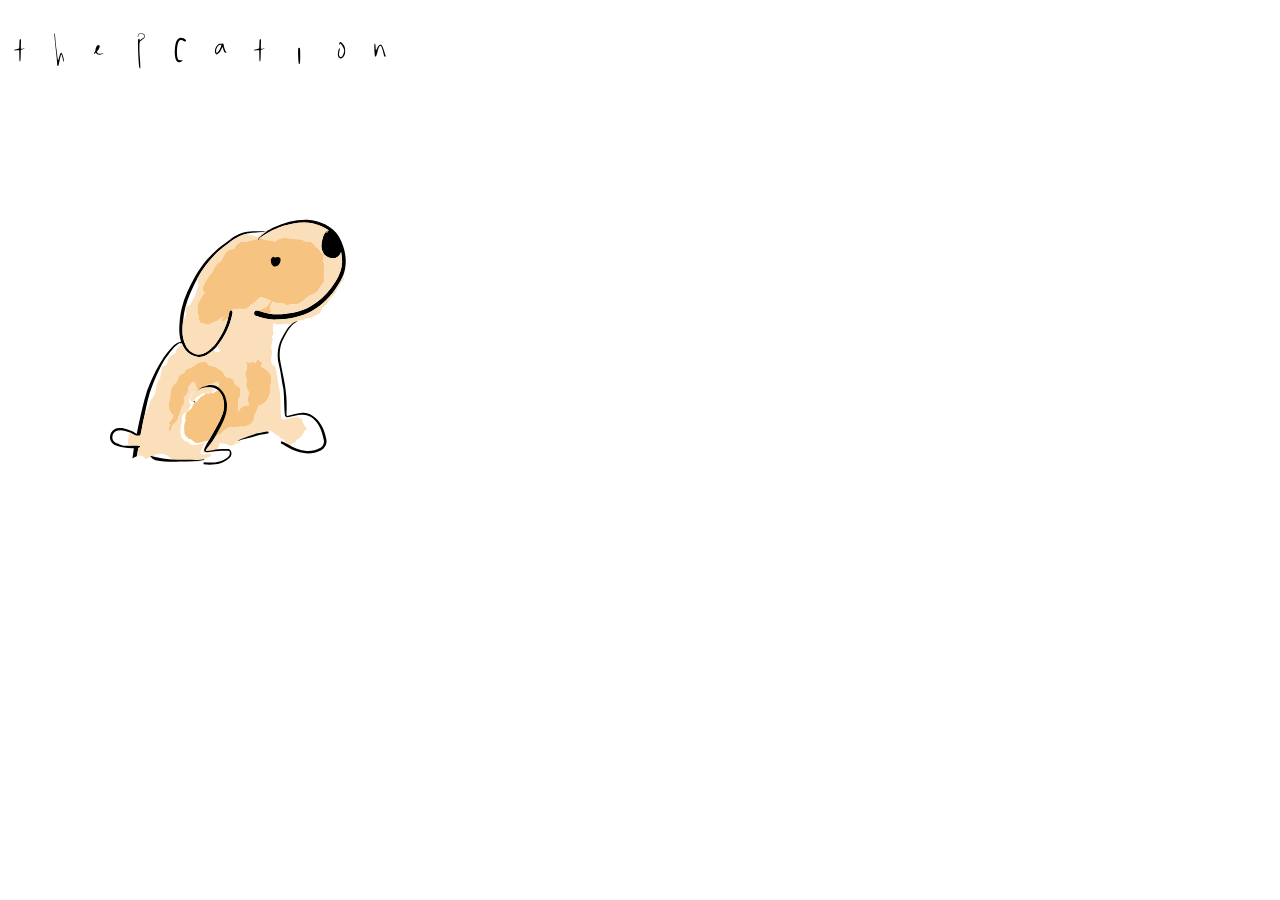
==== commit 729d66be: "updated css" ====
--- a/cartoonist/index.html
+++ b/cartoonist/index.html
@@ -4,7 +4,7 @@
   <meta charset="UTF-8">
   <title>Cartoonist</title>
   <style> 
-    body {
+    body, div {
       padding: 0; 
       margin: 0;
       background: #FFF;
@@ -13,13 +13,20 @@
       max-width: 100%;
       max-height: 100%;
       transform: scale(0.60);
+      display: block;
+    }
+    .text-container {
+      display: block;
     }
     .text-container svg {
       max-width: 100%;
       max-height: 100%;
+      width: 40px;
+      height: 100px;
       transform: scale(0.40);
       margin: 0;
       padding: 0;
+      display: inline-block;
     }
   </style>
   <script language="javascript" type="text/javascript" src="libraries/Snap.svg-0.4.1/dist/snap.svg-min.js"></script>
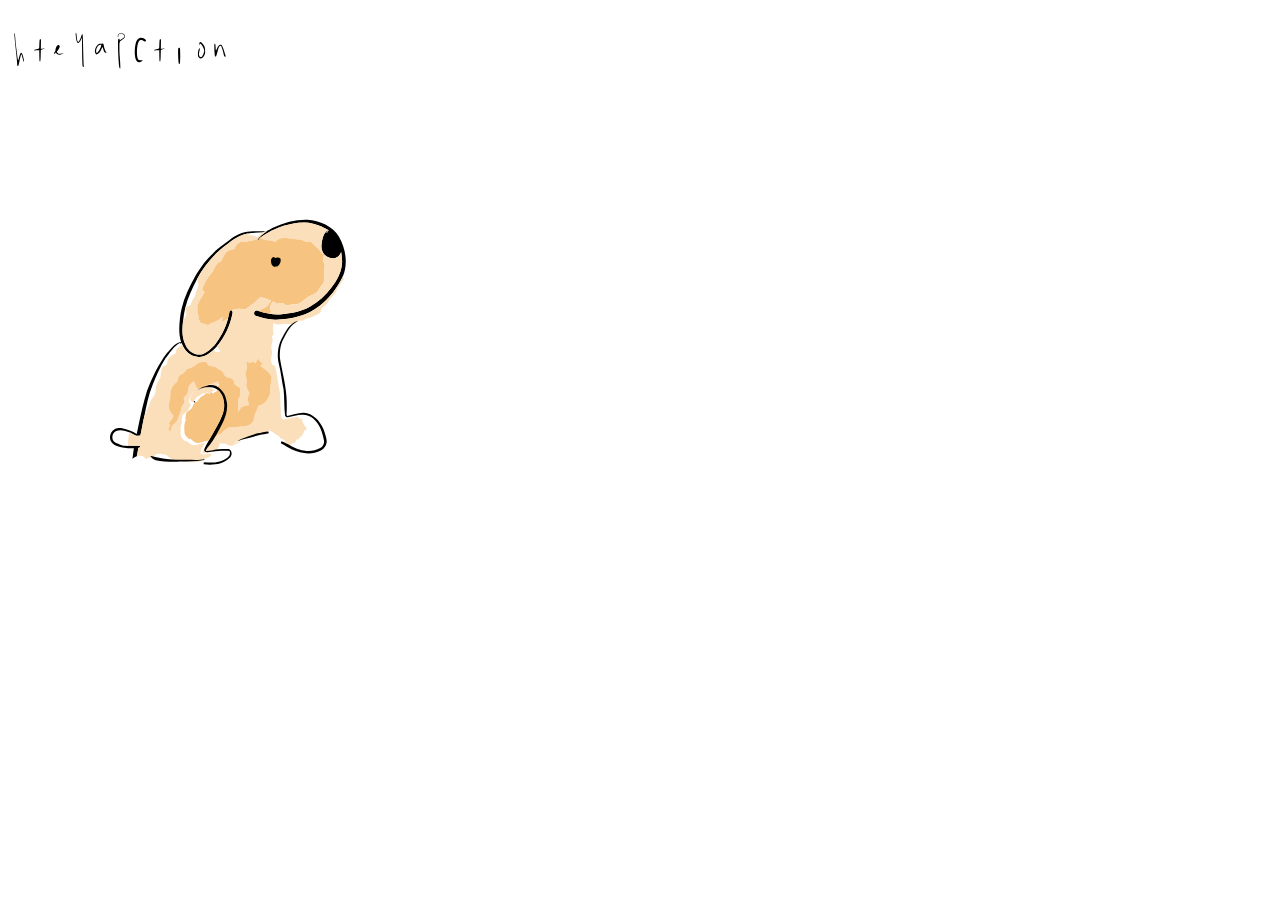
==== commit c51726ac: "blank space" ====
--- a/cartoonist/index.html
+++ b/cartoonist/index.html
@@ -24,7 +24,7 @@
       width: 40px;
       height: 100px;
       transform: scale(0.40);
-      margin: 0;
+      margin-right: -20px;
       padding: 0;
       display: inline-block;
     }
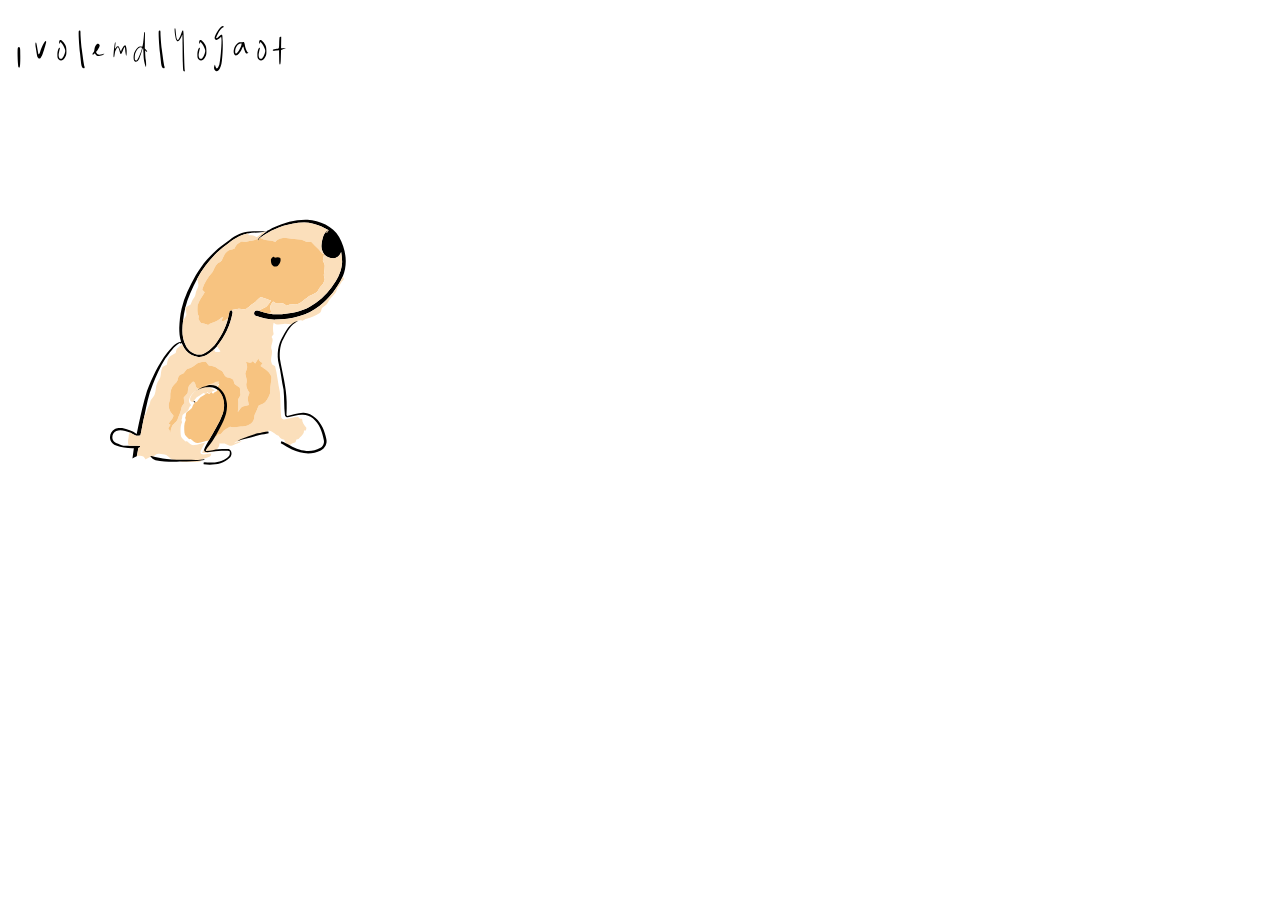
==== commit fe0c91be: "clean up" ====
--- a/cartoonist/index.html
+++ b/cartoonist/index.html
@@ -23,7 +23,7 @@
       max-height: 100%;
       width: 40px;
       height: 100px;
-      transform: scale(0.40);
+      transform: scale(0.50);
       margin-right: -20px;
       padding: 0;
       display: inline-block;
